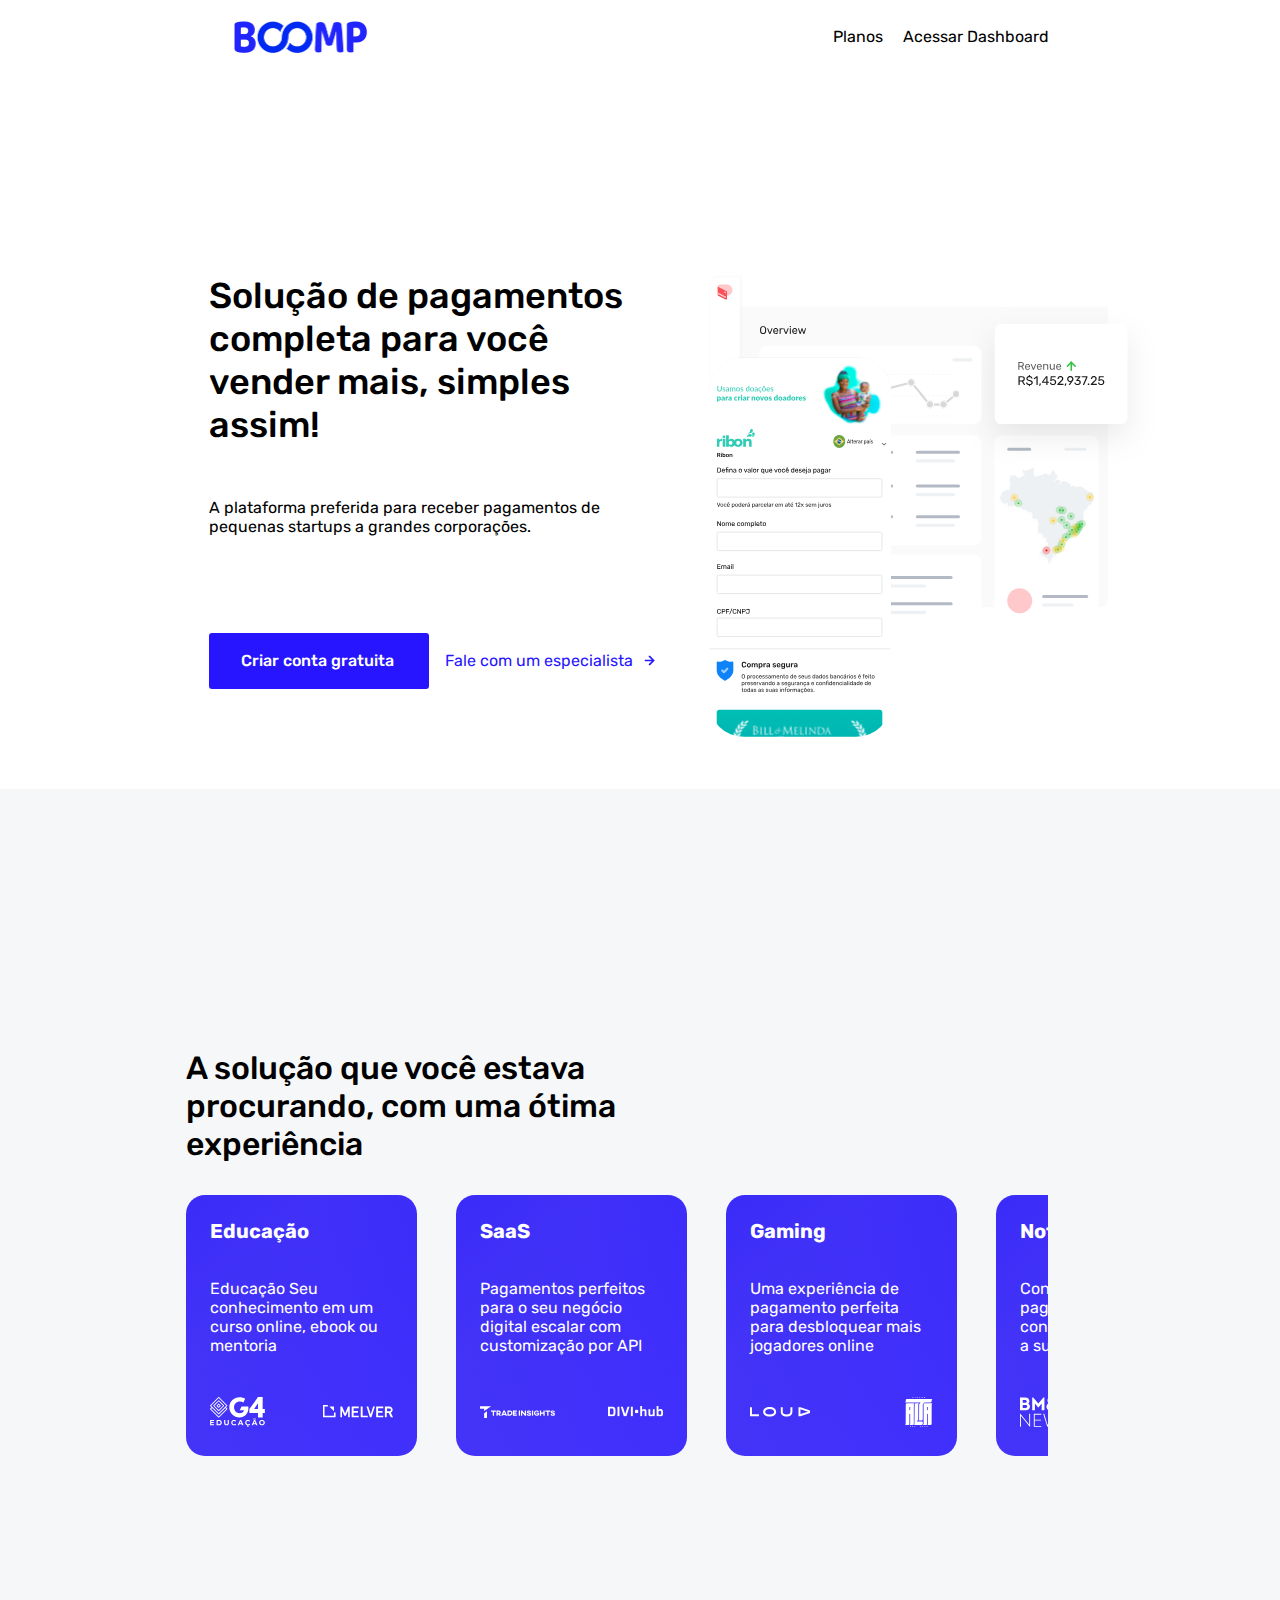
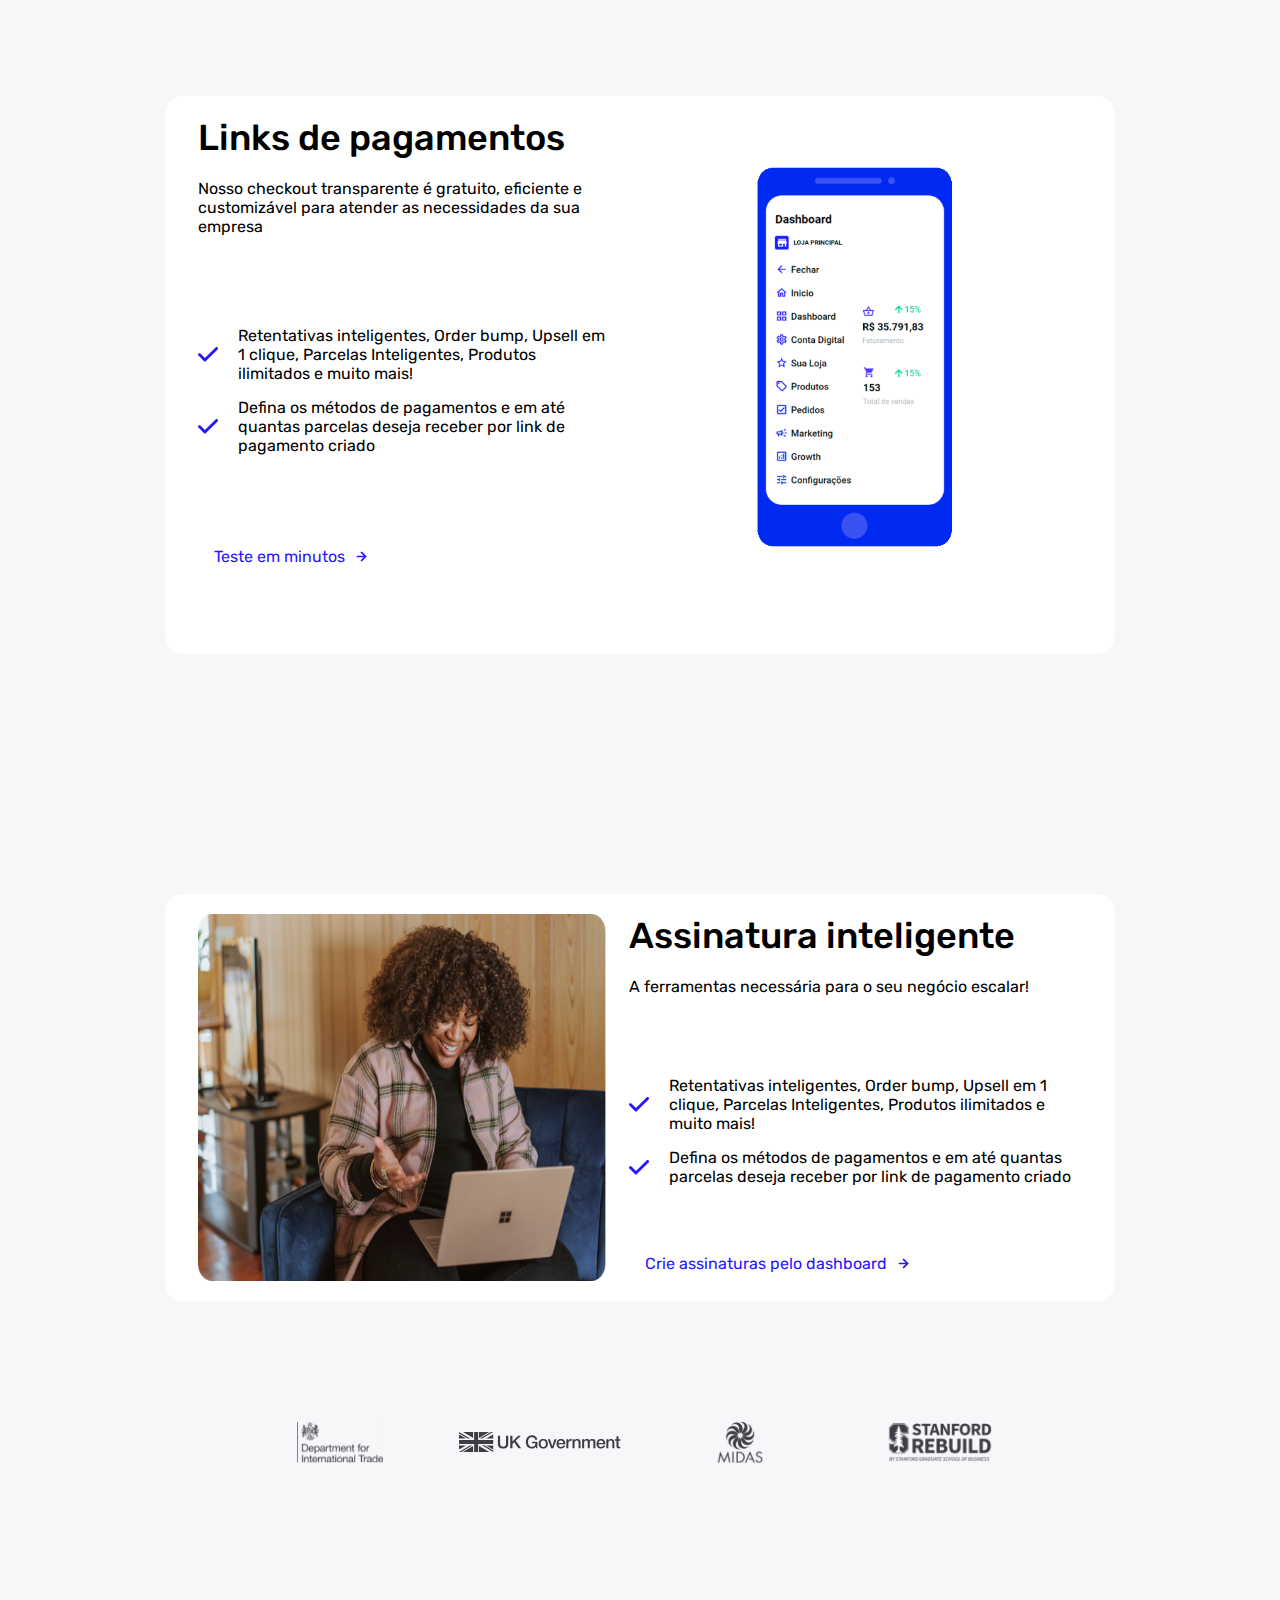
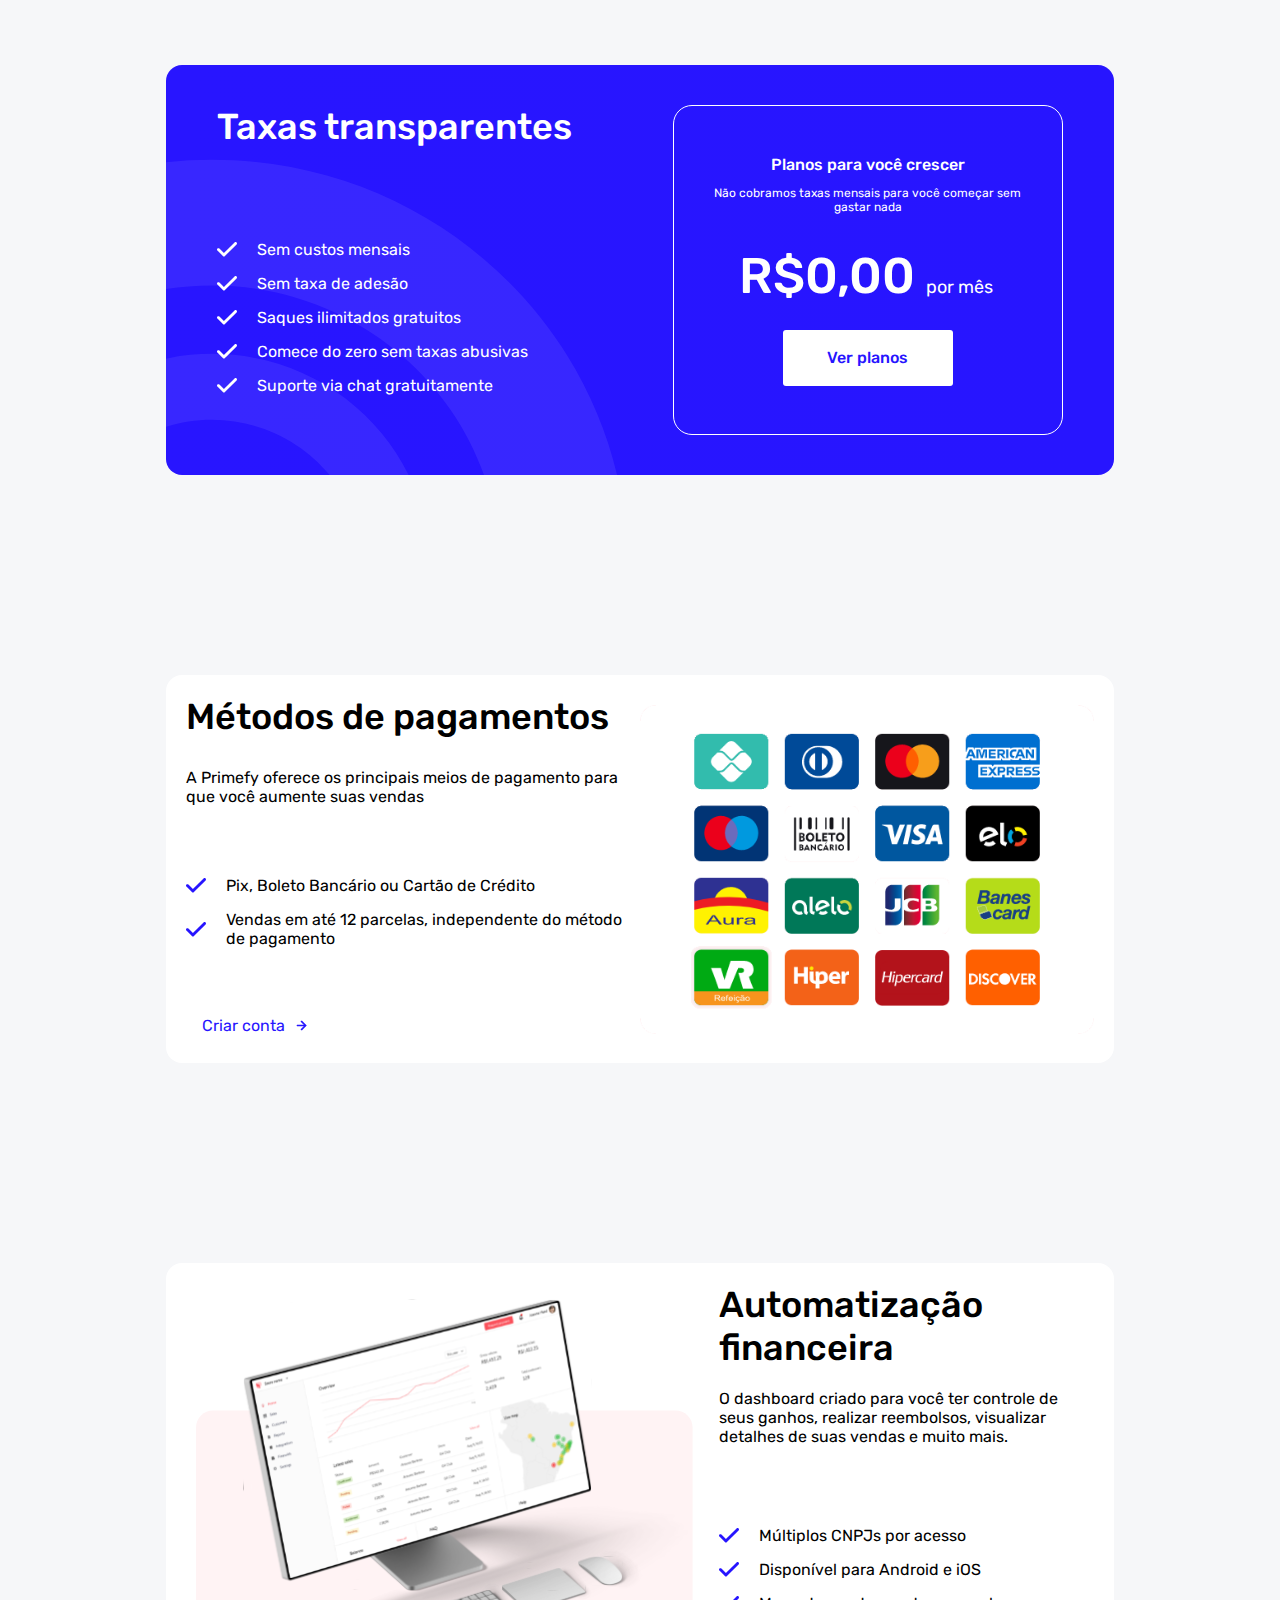
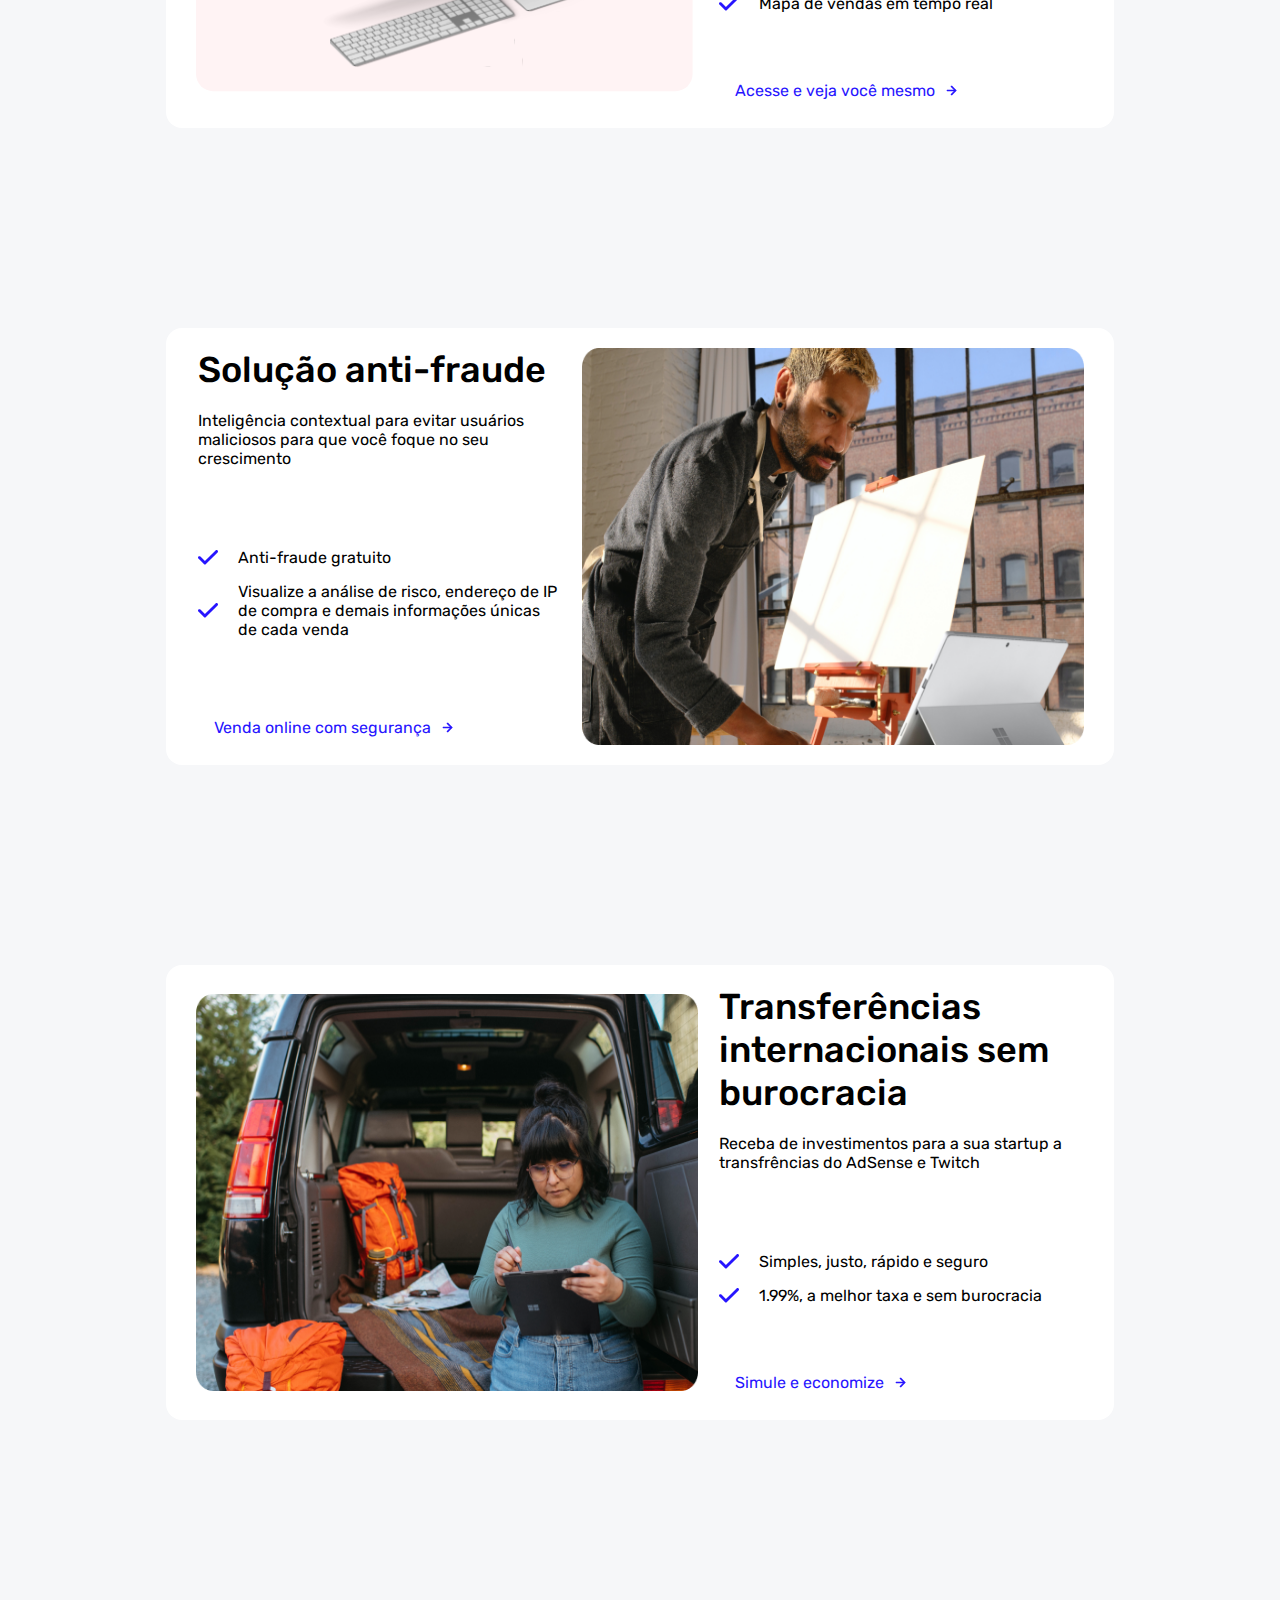
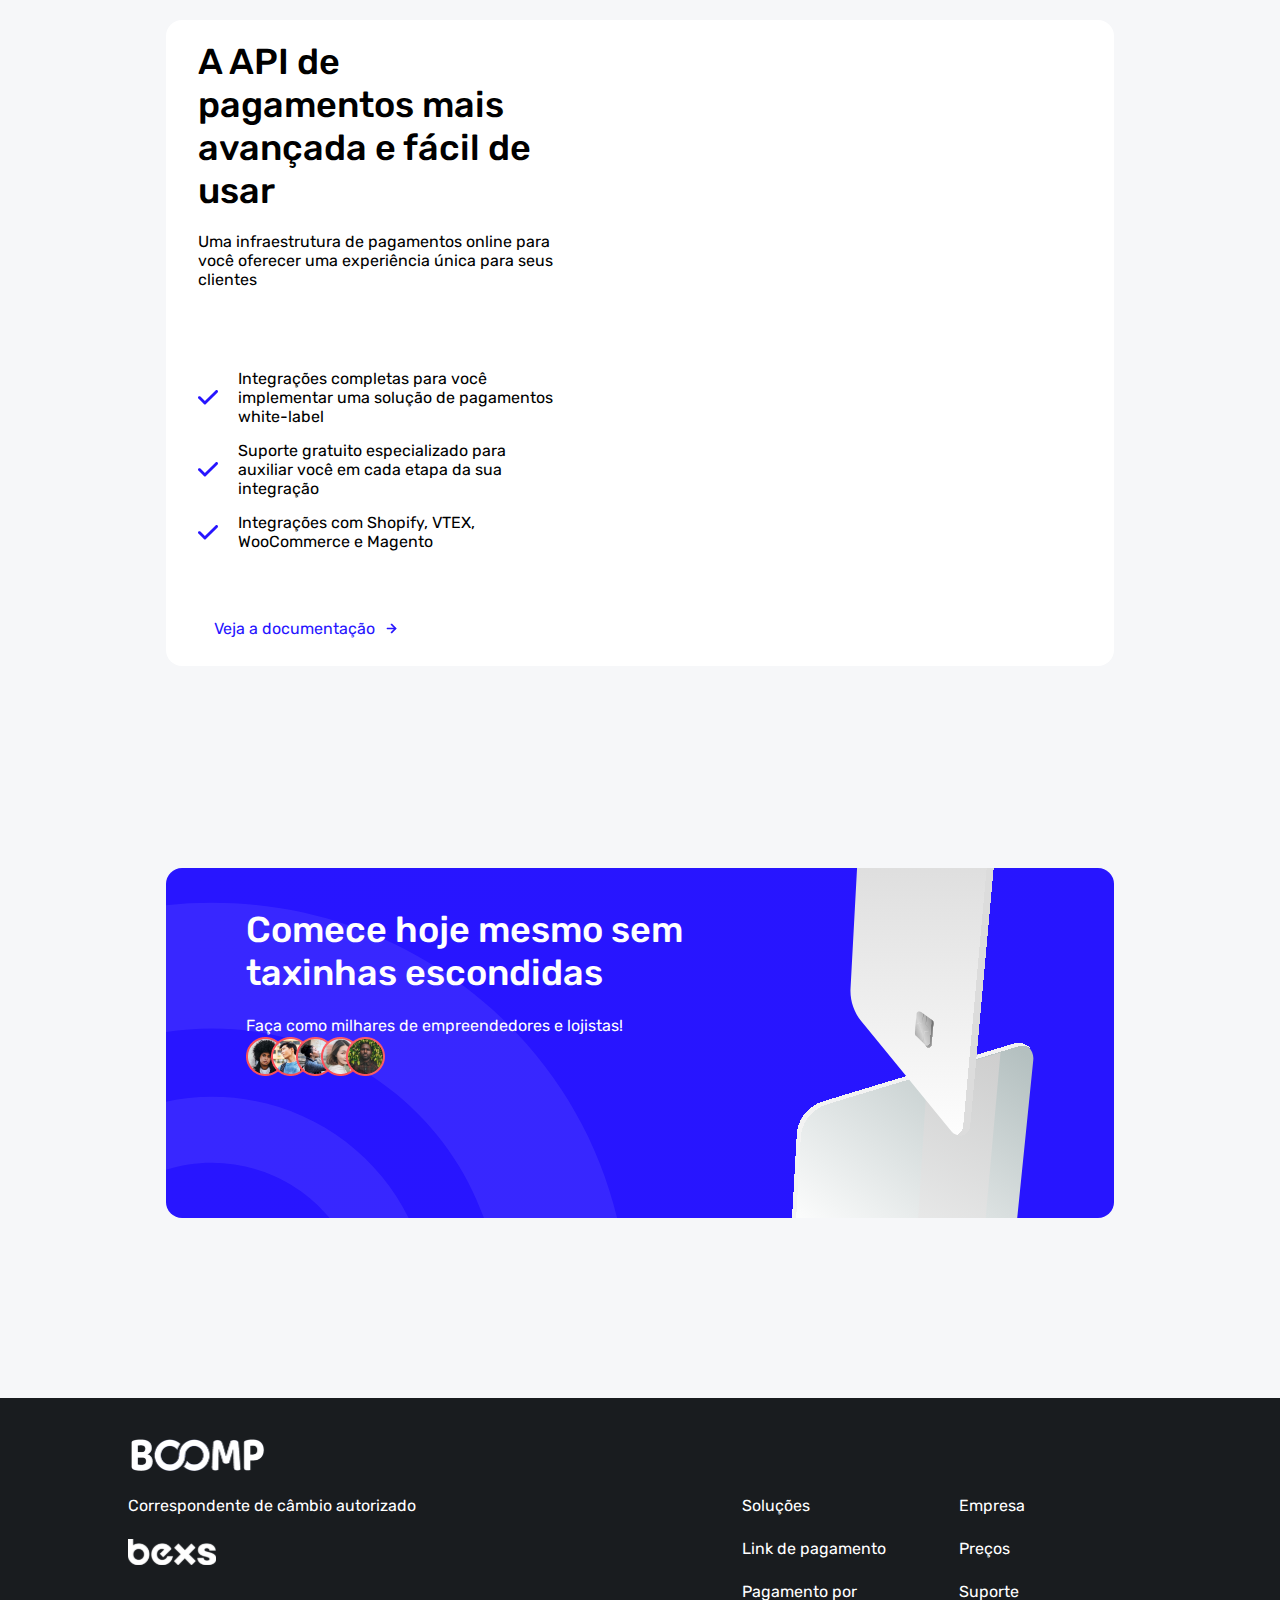
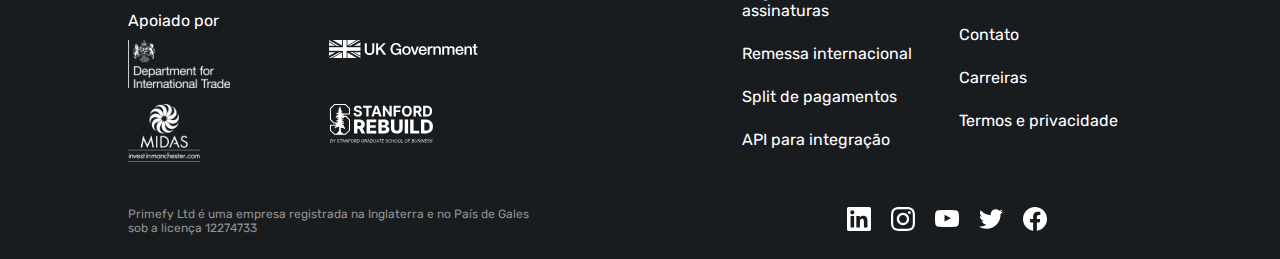
==== index.html @ 6596d1cd "update" ====
<!DOCTYPE html>
<html lang="pt-br">
  <head>
    <meta charset="UTF-8" />
    <meta http-equiv="X-UA-Compatible" content="IE=edge" />
    <meta name="viewport" content="width=device-width, initial-scale=1.0" />
    <title>Boomp</title>
    <link rel="preconnect" href="https://fonts.googleapis.com" />
    <link rel="preconnect" href="https://fonts.gstatic.com" crossorigin />
    <link
      href="https://fonts.googleapis.com/css2?family=Rubik:wght@300;400;500;700&display=swap"
      rel="stylesheet"
    />
    <link rel="stylesheet" href="./src/styles/reset.css" />
    <link rel="stylesheet" href="./src/styles/globalStyle.css" />
    <link rel="stylesheet" href="./src/styles/style.css" />
    <link rel="stylesheet" href="./src/styles/hamburguerButton.css" />
    <link rel="stylesheet" href="./src/styles/header.css" />
    <link rel="stylesheet" href="./src/styles/solution.css" />
    <link rel="stylesheet" href="./src/styles/footer.css" />
  </head>
  <body>
    <header>
      <img src="./src/assets/logo_extendido.png" alt="Logo BComp" />

      <div class="containerHeader">
        <ul>
          <li><a href="#">Planos</a></li>
          <li><a href="#">Acessar Dashboard</a></li>
        </ul>

        <button id="hamburger-button" class="hamburger--button mobileHeader">
          <div class="bar1"></div>
          <div class="bar2"></div>
          <div class="bar3"></div>
        </button>
      </div>

      <div class="containerHeader__mobile mobileHeader">
        <ul id="menu" class="hiddenMenu">
          <li><a href="#">Planos</a></li>
          <li><a href="#">Acessar Dashboard</a></li>
        </ul>
      </div>
    </header>
    <div class="pageWapper">
      <div class="containerPaymentSolution">
        <div class="containerGeneric">
          <div class="containerGenericInfo">
            <div class="containerGenericTitle">
              <h2>
                Solução de pagamentos completa para você vender mais, simples
                assim!
              </h2>
              <p>
                A plataforma preferida para receber pagamentos de pequenas
                startups a grandes corporações.
              </p>
            </div>

            <div class="containerButton">
              <button class="buttonGeneric">Criar conta gratuita</button>
              <button class="buttonGeneric__nobg">
                Fale com um especialista
                <img
                  src="./src/assets/svg/arrow-main-color.svg"
                  alt="seta para direita"
                />
              </button>
            </div>
          </div>

          <div class="containerImage">
            <img src="./src/assets/svg/checkout.svg" alt="checkout" />

            <img src="./src/assets/svg/dashboard.svg" alt="dashbord" />
          </div>
        </div>

       
      </div>

      <div class="containerGeneric containerSolution">
        <div class="containerGenericTitle">
          <h2>
            A solução que você estava procurando, com uma ótima experiência
          </h2>
        </div>

        <div id="solutionlist" class="containerSolutionList"></div>
      </div>

      <div class="containerGeneric containerPaymentLinks">
        <div class="containerGenericInfo">
          <div class="containerGenericTitle">
            <h2>Links de pagamentos</h2>
            <p>
              Nosso checkout transparente é gratuito, eficiente e customizável
              para atender as necessidades da sua empresa
            </p>

            <ul>
              <li>
                <img src="./src/assets/global/check-icon.svg" alt="valid" />
                Retentativas inteligentes, Order bump, Upsell em 1 clique,
                Parcelas Inteligentes, Produtos ilimitados e muito mais!
              </li>
              <li>
                <img src="./src/assets/global/check-icon.svg" alt="valid" />
                Defina os métodos de pagamentos e em até quantas parcelas deseja
                receber por link de pagamento criado
              </li>
            </ul>
          </div>

          <button class="buttonGeneric__nobg">
            Teste em minutos
            <img
              src="./src/assets/svg/arrow-main-color.svg"
              alt="seta para direita"
            />
          </button>
        </div>

        <div class="containerPaymentLinksImage">
          <img src="./src/assets/home/iphone.png" alt="iphone image" />
        </div>
      </div>

      <div class="containerGeneric containerSmartSignature">
        <img
          src="./src/assets/home/smart-subscription.png"
          alt="pessoa no noot"
        />
        <div class="containerGenericInfo">
          <div class="containerGenericTitle">
            <h2>Assinatura inteligente</h2>
            <p>A ferramentas necessária para o seu negócio escalar!</p>

            <ul>
              <li>
                <img src="./src/assets/global/check-icon.svg" alt="valid" />
                Retentativas inteligentes, Order bump, Upsell em 1 clique,
                Parcelas Inteligentes, Produtos ilimitados e muito mais!
              </li>
              <li>
                <img src="./src/assets/global/check-icon.svg" alt="valid" />
                Defina os métodos de pagamentos e em até quantas parcelas deseja
                receber por link de pagamento criado
              </li>
            </ul>
          </div>

          <button class="buttonGeneric__nobg">
            Crie assinaturas pelo dashboard
            <img
              src="./src/assets/svg/arrow-main-color.svg"
              alt="seta para direita"
            />
          </button>
        </div>
      </div>

      <div class="containerSponsors">
        <div class="item">
          <img src="./src/assets/home/logo-dit-uk.svg" alt="Department" />
        </div>
        <div class="item">
          <img src="./src/assets/home/ukgovernment.svg" alt="Uk Gorvernment" />
        </div>
        <div class="item">
          <img src="./src/assets/home/logo-midas.svg" alt="Midas" />
        </div>
        <div class="item">
          <img src="./src/assets/home/logo-stanfordrebuild.png" alt="start " />
        </div>
      </div>

      <div class="containerGeneric containerPlans">
        <img src="./src/assets/home/circles.svg" alt="cinrculo">
        <div class="containerGenericInfo">
          <div class="containerGenericTitle">
            <h2>Taxas transparentes</h2>

            <ul>
              <li>
                <img
                  src="./src/assets/global/check-icon-white.svg"
                  alt="icone de valido"
                />
                Sem custos mensais
              </li>
              <li>
                <img
                  src="./src/assets/global/check-icon-white.svg"
                  alt="icone de valido"
                />
                Sem taxa de adesão
              </li>
              <li>
                <img
                  src="./src/assets/global/check-icon-white.svg"
                  alt="icone de valido"
                />
                Saques ilimitados gratuitos
              </li>
              <li>
                <img
                  src="./src/assets/global/check-icon-white.svg"
                  alt="icone de valido"
                />
                Comece do zero sem taxas abusivas
              </li>
              <li>
                <img
                  src="./src/assets/global/check-icon-white.svg"
                  alt="icone de valido"
                />
                Suporte via chat gratuitamente
              </li>
            </ul>
          </div>
        </div>

        <div class="containerPlans__plan">
          <div class="containerPlans__title">
            <h3>Planos para você crescer</h2>
            <p>Não cobramos taxas mensais para você começar sem gastar nada</p>
          </div>

          <h2>R$0,00 <span>por mês</span></h2>

          <button class="buttonGeneric">Ver planos</button>
        </div>
      </div>

      <div class="containerGeneric containerPaymentMethods">
        <div class="containerGenericInfo">
          <div class="containerGenericTitle">
            <h2>Métodos de pagamentos</h2>
            <p>A Primefy oferece os principais meios de pagamento para que você aumente suas vendas</p>

            <ul>
              <li><img src="./src/assets/global/check-icon.svg" alt="check"> Pix, Boleto Bancário ou Cartão de Crédito</li>
              <li><img src="./src/assets/global/check-icon.svg" alt="check"> Vendas em até 12 parcelas, independente do método de pagamento</li>
            </ul>
          </div>

          <button class="buttonGeneric__nobg">Criar conta  <img
            src="./src/assets/svg/arrow-main-color.svg"
            alt="seta para direita"
          /></button>
        </div>

        <div class="containerPaymentMethods__image">
          <img src="./src/assets/home/payment-methods.png" alt="metodos de pagamento">
        </div>
      </div>

      <div class="containerGeneric containerFinancialAutomation">
        <div class="containerGenericImage">
          <img src="./src/assets/home/automatic-financial.svg" alt="">
        </div>

        <div class="containerGenericInfo containerGenericInfoWidth40">
          <div class="containerGenericTitle containerTitleNoMargin">
            <h2>Automatização financeira</h2>
            <p>O dashboard criado para você ter controle de seus ganhos, realizar reembolsos, visualizar detalhes de suas vendas e muito mais.</p>

            <ul>
              <li><img src="./src/assets/global/check-icon.svg" alt="check"> Múltiplos CNPJs por acesso</li>
              <li><img src="./src/assets/global/check-icon.svg" alt="check"> Disponível para Android e iOS</li>
              <li><img src="./src/assets/global/check-icon.svg" alt="check"> Mapa de vendas em tempo real</li>
            </ul>
          </div>

          <button class="buttonGeneric__nobg">Acesse e veja você mesmo <img
            src="./src/assets/svg/arrow-main-color.svg"
            alt="seta para direita"
          /></button>
        </div>
      </div>

      <div  class="containerGeneric containerAntifraudSolution" >
        <div class="containerGenericInfo containerGenericInfoWidth40">
          <div class="containerGenericTitle containerTitleNoMargin">
            <h2>Solução anti-fraude</h2>
            <p>Inteligência contextual para evitar usuários maliciosos para que você foque no seu crescimento</p>

            <ul>
              <li><img src="./src/assets/global/check-icon.svg" alt="check"> Anti-fraude gratuito</li>
              <li><img src="./src/assets/global/check-icon.svg" alt="check">Visualize a análise de risco, endereço de IP de compra e demais informações únicas de cada venda</li>
            </ul>
          </div>

          <button class="buttonGeneric__nobg">Venda online com segurança <img
            src="./src/assets/svg/arrow-main-color.svg"
            alt="seta para direita"
          /></button>
        </div>

        <div class="containerGenericImage">
          <img src="./src/assets/home/anti-fraud.png" alt="pessoa">
        </div>
      </div>

      <div class="containerGeneric">
        <div class="containerGenericImage">
          <img src="./src/assets/home/international-transfer.png" alt="">
        </div>

        <div class="containerGenericInfo containerGenericInfoWidth40">
          <div class="containerGenericTitle containerTitleNoMargin">
            <h2>Transferências internacionais sem burocracia</h2>
            <p>Receba de investimentos para a sua startup a transfrências do AdSense e Twitch</p>

            <ul>
              <li><img src="./src/assets/global/check-icon.svg" alt="check"> Simples, justo, rápido e seguro</li>
              <li><img src="./src/assets/global/check-icon.svg" alt="check"> 1.99%, a melhor taxa e sem burocracia</li>
            </ul>
          </div>

          <button class="buttonGeneric__nobg">Simule e economize <img
            src="./src/assets/svg/arrow-main-color.svg"
            alt="seta para direita"
          /></button>
        </div>
      </div>

      <div class="containerGeneric">
        <div class="containerGenericInfo containerGenericInfoWidth40">
          <div class="containerGenericTitle containerTitleNoMargin">
            <h2>A API de pagamentos mais avançada e fácil de usar</h2>
            <p>Uma infraestrutura de pagamentos online para você oferecer uma experiência única para seus clientes</p>

            <ul>
              <li><img src="./src/assets/global/check-icon.svg" alt="check"> Integrações completas para você implementar uma solução de pagamentos white-label</li>
              <li><img src="./src/assets/global/check-icon.svg" alt="check"> Suporte gratuito especializado para auxiliar você em cada etapa da sua integração</li>
              <li><img src="./src/assets/global/check-icon.svg" alt="check"> Integrações com Shopify, VTEX, WooCommerce e Magento</li>
            </ul>
          </div>

          <button class="buttonGeneric__nobg">Veja a documentação <img
            src="./src/assets/svg/arrow-main-color.svg"
            alt="seta para direita"
          /></button>
        </div>

        <div class="containerGenericImage">
          <img src="./src/assets/home/api-integration.svg" alt="">
        </div>

       
      </div>

      <div class="containerGeneric containerPlans containerGetStartedToday">
        <img src="./src/assets/home/circles.svg" alt="cinrculo">
        <div class="containerGenericInfo">
          <div class="containerGenericTitle containerTitleNoMargin">
            <h2>Comece hoje mesmo sem taxinhas escondidas</h2>
            <p>Faça como milhares de empreendedores e lojistas!</p>
            <img src="./src/assets/home/users.png" alt="users">
          </div>
        </div>

        <img src="./src/assets/home/cards.svg" alt="card" class="card">
      </div>
    </div>

    <footer>
      <div class="containerFooter">
        <div class="logo">
          <img src="./src/assets/footer/logo-extendida-branco.png" alt="logo">
        </div>

        <div class="info">
          <div class="info_item1">
            <div class="info_item1__title">
              <p>Correspondente de câmbio autorizado</p>
              <img src="./src/assets/footer/white-bexs-logo.svg" alt="bexs">
            </div>

            <div class="info_item1__list">
              <p>Apoiado por</p>

              <div class="info_item1__list__itens">
                <img src="./src/assets/footer/white-dit-logo.svg" alt="logo">
                <img src="./src/assets/footer/ukgovernment-white.svg" alt="logo">
                <img src="./src/assets/footer/white-midas-logo.svg" alt="logo">
                <img src="./src/assets/footer/white-stanfordrebuild-logo.svg" alt="logo">
              </div>
            </div>
          </div>

          <div class="info_item2">
            <ul>
              <li><a href="#">Soluções</a></li>
              <li><a href="#">Link de pagamento</a></li>
              <li><a href="#">Pagamento por assinaturas</a></li>
              <li><a href="#">Remessa internacional</a></li>
              <li><a href="#">Split de pagamentos</a></li>
              <li><a href="#">API para integração</a></li>
            </ul>
            <ul>
              <li><a href="#">Empresa</a></li>
              <li><a href="#">Preços</a></li>
              <li><a href="#">Suporte</a></li>
              <li><a href="#">Contato</a></li>
              <li><a href="#">Carreiras</a></li>
              <li><a href="#">Termos e privacidade</a></li>
            </ul>
          </div>
        </div>

        <div class="footer">
          <div class="footer__title">
            <span>Primefy Ltd é uma empresa registrada na Inglaterra e no País de Gales sob a licença 12274733</span>
          </div>
          <ul class="footer__list">
            <li><img src="./src/assets/footer/linkedin.svg" alt="likding"></li>
            <li><img src="./src/assets/footer/instagram.svg" alt="insta"></li>
            <li><img src="./src/assets/footer/youtube.svg" alt="youtube"></li>
            <li><img src="./src/assets/footer/twitter.svg" alt="twitter"></li>
            <li><img src="./src/assets/footer/facebook.svg" alt="facebook"></li>
          </ul>
        </div>
      </div>
    </footer>

    <script type="module" src="./src/scripts/script.js"></script>
  </body>
</html>
---- src/styles/globalStyle.css ----
:root{
    --primary--color: #2715FF;
    --secondary--color: white;
    --grey-1: #f6f7f9;
    --grey-2: #fff3f4;
    --grey-3: #929292;
    --black-1: #000;
    --black-2: #191c1f;
}

body{
    font-family: Rubik, sans-serif;
    background-color: #F6F7F9;
    overflow-x: hidden;
    width: 100vw;
    height: max-content;
}

body::-webkit-scrollbar{
    width: 10px;
}

body::-webkit-scrollbar-thumb{
    background: var(--primary--color);
    border-radius: 20px;
}

body::-webkit-scrollbar-track{
    background: rgb(255, 255, 255);
}
---- src/styles/style.css ----
.pageWapper {
  width: 100vw;
  height: max-content;
  display: flex;
  align-items: center;
  justify-content: center;
  flex-direction: column;
  gap: 120px;
  height: 100%;
}

/* coponents generics */

.containerGeneric {
  display: flex;
  width: 74%;
  height: max-content;
  margin-top: 80px;
  justify-content: space-around;
  background-color: var(--secondary--color);
  border-radius: 1rem;
  position: relative;
  padding: 20px;
}

.containerGenericInfo {
  display: flex;
  width: 50%;
  flex-direction: column;
  justify-content: space-between;
  gap: 20px;
}

.containerGenericTitle > ul {
  display: flex;
  gap: 15px;
  flex-direction: column;
  -webkit-box-pack: justify;
  justify-content: space-between;
  margin-bottom: 40px;
  margin-top: 40px;
}

.containerGenericTitle > ul > li {
  display: flex;
  align-items: center;
  gap: 20px;
  height: max-content;
  margin: 0px;
}

.containerGenericTitle {
  display: flex;
  align-items: flex-start;
  flex-direction: column;
  gap: 20px;
  justify-content: center;
}

.containerGenericTitle > h2 {
  font-weight: 500;
  font-size: 36px;
  margin-bottom: 32px;
}

.containerGenericTitle > p {
  font-weight: 400;
  font-size: 16px;
  margin-bottom: 77px;
}

.containerGenericInfoWidth40 {
  width: 40%;
}

.containerTitleNoMargin > h2 {
  margin-bottom: 0px;
}

.containerTitleNoMargin > p {
  margin-bottom: 20px;
}

.buttonGeneric {
  padding: 16px 32px;
  height: 56px;
  background-color: var(--primary--color);
  border-radius: 3px;
  color: rgb(255, 255, 255);
  font-weight: 500;
  font-size: 16px;
  cursor: pointer;
  min-width: 220px;
}

.buttonGeneric__nobg {
  padding: 8px 16px;
  background: transparent;
  color: var(--primary--color);
  font-weight: 400;
  font-size: 16px;
  display: flex;
  align-items: center;
  gap: 10px;
  cursor: pointer;
  min-width: 250px;
}

.buttonGeneric:hover {
  filter: brightness(0.8);
}

.buttonGeneric__nobg:hover {
  filter: brightness(0.5);
}

.containerGenericImage {
  display: flex;
  align-items: center;
  justify-content: center;
  width: 55%;
}

.containerGenericImage > img {
  min-width: 502px;
  min-height: 397px;
}

@media (max-width: 1250px) {
  .containerGenericImage > img {
    min-width: 452px;
    min-height: 397px;
  }

  .containerGenericInfoWidth40 > .containerGenericTitle > h2 {
    font-size: 24px;
    font-family: Rubik, sans-serif;
    font-weight: 500;
  }
}

@media (max-width: 1024px) {
  .containerGenericInfo {
    width: 100%;
  }

  .containerGeneric {
    flex-direction: column;
    align-items: center;
    gap: 20px;
  }

  .containerGenericImage {
    width: 100%;
  }

  .containerGenericImage > img {
    min-width: 100%;
    min-height: auto;
  }
}

@media (max-width: 600px) {
  .containerGeneric {
    width: 90%;
  }

  .containerGenericTitle > h2 {
    font-size: 30px;
  }

  .containerGenericInfo {
    width: 99%;
  }
}

/* Container Payment Solution */
.pageWapper > .containerPaymentSolution {
  width: 100%;
  margin-top: 0px;
  border-radius: 0px;
  display: flex;
  align-items: center;
  justify-content: center;
  flex-direction: column;
  background-color: var(--secondary--color);
  padding-bottom: 80px;
}

.containerButton {
  width: 90%;
  display: flex;
  align-items: center;
  justify-content: space-between;
}

.containerImage {
  width: 40%;
  position: relative;
}

.containerImage > img:first-child {
  border-radius: 35px;
  box-shadow: rgb(0 0 0 / 7%) 0px 20px 19px inset;
  position: absolute;
  top: 20%;
  left: 1px;
  height: 380px;
  z-index: 1;
}

.containerImage > img:nth-child(2) {
  min-width: 450px;
}

@media (max-width: 1250px) {
  .containerImage > img:first-child {
    top: 0%;
    position: relative;
    left: 30%;
    min-height: 380px;
    min-width: 190px;
  }

  .containerImage > img:nth-child(2) {
    display: none;
  }
}

@media (max-width: 1024px) {
  .containerImage {
    display: none;
  }

  .pageWapper > .containerPaymentSolution > .containerGenericInfo {
    width: 80%;
  }

  .containerButton {
    flex-direction: column;
    gap: 20px;
  }
}

/* container Sponsorships */

.containerSponsorships {
  width: 870px;
  height: 128px;
  display: grid;
  grid-template-columns: repeat(6, 1fr);
  align-items: center;
  background-color: #92929221;
  border: 1px solid #9292923a;
  border-radius: 19px;
  margin-top: 80px;
}

.containerSponsorships > .item {
  display: flex;
  align-items: center;
  justify-content: center;
}

@media (max-width: 950px) {
  .containerSponsorships {
    width: 80%;
  }
}

@media (max-width: 768px) {
  .containerSponsorships {
    width: 40%;
    height: max-content;
    min-width: 280px;
    grid-template-columns: repeat(2, 4fr);
  }
}

/* container Payment Links */
.containerPaymentLinks {
  margin-top: 80px;
  padding-bottom: 80px;
}

.containerPaymentLinks > .containerGenericInfo {
  width: 45%;
}

.containerPaymentLinks > .containerGenericInfo > .containerGenericTitle > h2 {
  margin-bottom: 0px;
}

.containerPaymentLinks > .containerGenericInfo > .containerGenericTitle > p {
  margin-bottom: 30px;
}

.containerPaymentLinks > .containerGenericInfo > ul {
  display: flex;
  gap: 40px;
  flex-direction: column;
  -webkit-box-pack: justify;
  justify-content: space-between;
  margin-bottom: 40px;
}

.containerPaymentLinks > .containerGenericInfo > ul > li {
  display: flex;
  align-items: center;
  gap: 20px;
  height: max-content;
}

.containerPaymentLinksImage {
  width: 50%;
  border-radius: 19px;
  display: flex;
  gap: 20px;
  flex-direction: column;
  align-items: center;
  justify-content: center;
  min-height: 400px;
  margin-top: 24px;
  padding: 27px 38px;
  min-width: 240px;
}

.containerPaymentLinksImage > img {
  max-width: 200px;
  background-color: transparent;
}

.containerPaymentList {
  width: 100%;
  display: flex;
  -webkit-box-pack: justify;
  justify-content: space-between;
}

.containerPaymentList__itens {
  display: flex;
  width: calc(50%- 40px);
  gap: 40px;
  flex-wrap: wrap;
  align-items: center;
  justify-content: center;
}

.containerPaymentList > .containerPaymentList__itens > .item {
  background-color: rgba(120, 191, 57, 0.3);
  padding: 5px 14px;
  border-radius: 2px;
  margin-bottom: 15px;
  text-align: center;
  color: rgb(46, 92, 14);
  font-size: 12px;
  font-family: Rubik, sans-serif;
  font-weight: 400;
  min-width: 94px;
  width: calc(80% / 4);
}

@media (max-width: 1024px) {
  .containerPaymentLinks {
    flex-direction: column;
  }

  .containerPaymentLinksImage {
    width: 100%;
  }

  .containerPaymentLinks > .containerGenericInfo {
    width: 100%;
  }
}

/* container Payment Links */
.containerSmartSignature {
  margin-top: 120px;
}

.containerSmartSignature > img {
  width: 45%;
  height: auto;
}

.containerSmartSignature > .containerGenericInfo > .containerGenericTitle > h2 {
  margin-bottom: 0px;
}

.containerSmartSignature > .containerGenericInfo > .containerGenericTitle > p {
  margin-bottom: 20px;
}

@media (max-width: 1024px) {
  .containerSmartSignature {
    gap: 40px;
  }

  .containerSmartSignature > img {
    width: auto;
  }
}

/* container Sponsors */

.containerSponsors {
  width: 760px;
  display: flex;
  gap: 40px;
  justify-content: center;
  flex-wrap: wrap;
}

.containerSponsors > .item {
  width: 160px;
  height: 42px;
  display: flex;
  align-items: center;
  justify-content: center;
}

.containerSponsors > .item > img {
  max-height: 41px;
  max-width: 162px;
}

@media (max-width: 768px) {
  .containerSponsors {
    width: 400px;
    justify-content: space-between;
  }
}

@media (max-width: 468px) {
  .containerSponsors {
    width: 95%;
  }

  .containerSponsors > .item {
    width: 130px;
  }

  .containerSponsors > .item > img {
    max-width: 130px;
  }
}

/* container plans */

.containerPlans {
  background: linear-gradient(98.81deg, #2815ff 0%, var(--primary--color) 100%);
  padding: 40px;
  margin-top: 82px;
  position: relative;
}

.containerPlans > img {
  position: absolute;
  bottom: 0;
  left: 0;
}

.containerPlans > .containerGenericInfo > .containerGenericTitle {
  color: white;
}

.containerPlans__plan {
  width: 45%;
  padding: 42px 30px;
  text-align: center;
  color: white;
  display: flex;
  flex-direction: column;
  justify-content: space-around;
  align-items: center;
  border: 1px solid rgb(255, 255, 255);
  border-radius: 19px;
  gap: 20px;
}

.containerPlans__title > h3 {
  font-size: 16px;
  font-weight: 500;
  margin-bottom: 12px;
}

.containerPlans__title > p {
  font-family: Rubik, sans-serif;
  font-size: 12px;
  font-weight: 400;
}

.containerPlans__plan > h2 {
  font-weight: 500;
  font-size: 50px;
  margin-right: 4px;
  line-height: 20px;
  margin-top: 20px;
}

.containerPlans__plan > h2 > span {
  font-size: 18px;
  font-weight: 400;
  margin-bottom: 10px;
}

.containerPlans__plan > .buttonGeneric {
  background-color: var(--secondary--color);
  color: var(--primary--color);
  text-align: center;
  padding: 16px 32px;
  height: 56px;
  width: auto;
  min-width: 170px;
}

@media (max-width: 1024px) {
  .containerPlans__plan {
    width: 100%;
  }
}

/* container Payment Methods */
.containerPaymentMethods {
  margin-top: 80px;
}

.containerPaymentMethods > .containerGenericInfo > .containerGenericTitle > h2 {
  margin-bottom: 10px;
}

.containerPaymentMethods > .containerGenericInfo > .containerGenericTitle > p {
  margin-bottom: 10px;
}

.containerPaymentMethods__image {
  width: 50%;
  display: flex;
  align-items: center;
  justify-content: center;
}

.containerPaymentMethods__image > img {
  min-width: 450px;
}

@media (max-width: 1024px) {
  .containerPaymentMethods__image {
    display: flex;
    align-items: center;
    justify-content: center;
    width: 100%;
  }

  .containerPaymentMethods__image > img {
    min-width: 80%;
  }
}

/* Container Financial Automation */

.containerFinancialAutomation > .containerFinancialAutomation__Image {
  display: flex;
  align-items: center;
  justify-content: center;
  width: 55%;
}

.containerFinancialAutomation .containerFinancialAutomation__Image > img {
  min-width: 502px;
  min-height: 397px;
}

@media (max-width: 1250px) {
  .containerFinancialAutomation .containerFinancialAutomation__Image > img {
    min-width: 452px;
    min-height: 397px;
  }
}

@media (max-width: 1024px) {
  .containerFinancialAutomation > .containerFinancialAutomation__Image {
    width: 100%;
  }

  .containerFinancialAutomation .containerFinancialAutomation__Image > img {
    min-width: 100%;
    min-height: auto;
  }

  .containerFinancialAutomation .containerGenericInfo {
    width: 100%;
  }
}

/* container study case*/

.containerCaseStudy > .containerGenericInfo > .buttonGeneric {
  width: 40%;
  min-width: 240px;
  text-align: center;
}

/* container Get Started Today */
.pageWapper > .containerGetStartedToday {
  height: 350px;
  padding-left: 80px;
}

.pageWapper > .containerGetStartedToday > .containerGenericInfo {
  width: 100%;
}

.containerGetStartedToday > .containerGenericInfo > .containerGenericTitle  {
  gap: 2px;
  width: 60%;
}

.containerGetStartedToday > .containerGenericInfo > .containerGenericTitle > h2 {
  margin-bottom: 20px;
}

.containerGetStartedToday > .containerGenericInfo > .containerGenericTitle > p {
  margin-bottom: 0px;
  padding: 0px;
}

.containerGetStartedToday
  > .containerGenericInfo
  > .containerGenericTitle
  > img {
  margin-bottom: 0px;
  padding: 0px;
}

.containerGetStartedToday > .card {
  right: 80px;
  left: auto;
}

@media (max-width: 1024px) {
  .containerGetStartedToday > .card {
    display: none;
  }

  .containerGetStartedToday > .containerGenericInfo > .containerGenericTitle  {
    gap: 2px;
    width: 100%;
  }

  .pageWapper > .containerGetStartedToday > .containerGenericInfo {
    width: 80%;
  }
  

  .pageWapper > .containerGetStartedToday {
    height: 350px;
    padding: 0px;
    display: flex;
    align-items: center;
    justify-content: center;
  }
}
---- src/styles/hamburguerButton.css ----
.hamburger--button {
  width: 30px;
  height: 28px;
  display: flex;
  flex-direction: column;
  justify-content: space-between;
  cursor: pointer;
  position: relative;
  background-color: transparent;
  border: none;
}

.bar1,
.bar2,
.bar3 {
  width: 100%;
  height: 4px;
  background-color: black;
  border-radius: 10px;
  transition: all 0.3s ease;
}

.hamburger--button.active {
  align-items: center;
  padding-top: 10px;
  justify-content: center;
}

.hamburger--button.active .bar1 {
  transform: rotate(-45deg);
}

.hamburger--button.active .bar2 {
  opacity: 0;
}

.hamburger--button.active .bar3 {
  transform: rotate(45deg) translate(-5px, -6px);
}
---- src/styles/header.css ----
header {
    width: 100vw;
    padding-top: 20px;
    display: flex;
    align-items: center;
    justify-content: space-around;
    position: relative;
    background-color: white;
    padding-bottom: 120px;
}

header > img {
    width: 140px;
}

.mobileHeader{
    display: none;
}

.containerHeader > ul{
    display: flex;
    gap: 20px;
}

.containerHeader > ul > li > a:hover{
    color: var(--primary--color);
    transition: all .4s ease;
    font-size: 16px;
}

.containerHeader__mobile{
    display: none;
    position: absolute;
    top: 60px;

    align-items: center;
    justify-content: center;
    width: 100vw;
}


.containerHeader__mobile > ul {
    width: 100%;
    height: 100%;
    display: flex;
    flex-direction: column;
    padding-top: 20px;
    padding-bottom: 20px;
    background-color: white;
    gap: 30px;
    transition: all ease 0.6s;
    text-align: center;
}

.containerHeader__mobile > .hiddenMenu {
    transition: all ease 0.6s;
    opacity: 0;
}

.containerHeader__mobile > ul > li > a:hover{
    color: var(--primary--color);
    transition: all .4s ease;
}

@media (max-width: 1024px){
    .containerHeader > ul{
        display: none;
    }

    .containerHeader__mobile{
        display: flex;
    }

    .mobileHeader{
        display: flex;
    }
}

@media (max-width: 600px) {
    header > img {
        width: 140px;
    }
}
---- src/styles/solution.css ----
.containerSolution {
  display: flex;
  flex-direction: column;
  background-color: transparent;
  margin-top: 120px;
}

.containerSolution .containerGenericTitle {
  width: 100%;
  text-align: left;
}

.containerSolution .containerGenericTitle > h2 {
  width: 60%;
  font-family: Rubik;
  font-weight: 500;
  font-size: 32px;
}

.containerSolutionList {
  display: flex;
  align-items: center;
  gap: 15px;
  padding-bottom: 20px;
  max-width: 95%;
  overflow-x: auto;
}

.containerSolutionList::-webkit-scrollbar {
  width: 10px;
}

.containerSolutionList::-webkit-scrollbar-thumb {
  background: var(--primary--color);
  border-radius: 20px;
}

.containerSolutionList::-webkit-scrollbar-track {
  background: rgb(255, 255, 255);
}

.solutionItem {
  background: linear-gradient(
      126.6deg,
      rgba(200, 200, 200, 0.12) 28.69%,
      rgba(255, 255, 255, 0) 100%
    ),
    linear-gradient(321.93deg, #4130fc 0%, var(--primary--color) 100%);
  border-radius: 19px;
  color: rgb(255, 255, 255);
  padding: 24px;
  min-width: 231px;
  max-width: 231px;
  min-height: 261px;
  max-height: 261px;
  margin-right: 24px;
  display: flex;
  flex-direction: column;
  justify-content: space-between;
}

.solutionItem > h2 {
  font-size: 20px;
  font-weight: bold;
}

.solutioImages {
  display: flex;
  width: 100%;
  align-items: center;
  justify-content: space-between;
  height: 40px;
}

@media (max-width: 1024px) {
  .containerSolution .containerGenericTitle > h2 {
    width: 100%;
    font-size: 30px;
  }
}
---- src/styles/footer.css ----
footer {
  width: 100vw;
  background: var(--black-2);
  display: flex;
  align-items: center;
  justify-content: center;
  margin-top: 180px;
  padding-top: 40px;
  padding-bottom: 24px;
  color: var(--secondary--color);
}

.containerFooter {
  width: 80%;
  display: flex;
  flex-direction: column;
}

.containerFooter > .logo {
  width: 100%;
  display: flex;
  align-items: center;
  justify-content: space-between;
}

.containerFooter > .logo > img {
  width: 140px;
}

.containerFooter > .logo > p {
  color: var(--secundary--color);
  font-weight: 500;
}

.containerFooter > .info {
  display: grid;
  grid-template-columns: 1fr 1fr;
  gap: 20%;
  margin-top: 24px;
}

.containerFooter > .info > .info_item1 > .info_item1__title > img {
  margin-top: 24px;
}

.containerFooter > .info > .info_item1 > .info_item1__list {
  margin-top: 42px;
  display: flex;
  flex-direction: column;
  gap: 10px;
}

.containerFooter
  > .info
  > .info_item1
  > .info_item1__list
  > .info_item1__list__itens {
  display: grid;
  grid-template-columns: 1fr 1fr;
  max-width: 350px;
  gap: 15%;
}

.containerFooter > .info > .info_item2 {
  display: grid;
  grid-template-columns: 1fr 1fr;
  gap: 24px;
  align-self: end;
}

.containerFooter > .info > .info_item2 > ul > li {
  margin-bottom: 24px;
}

.containerFooter > .info > .info_item2 > ul > li > a {
  font-family: Rubik, sans-serif;
  font-size: 16px;
  font-weight: 400;
}

.containerFooter > .info > .info_item2 > ul > li > a:hover {
    filter: brightness(0.7);
}

.containerFooter > .footer {
  margin-top: 34px;
  display: flex;
  align-items: center;
  justify-content: space-between;
}

.containerFooter > .footer > .footer__title {
  display: flex;
  width: 40%;
  gap: 20px;
  flex-direction: column;
  color: rgb(146, 146, 146);
  font-family: Rubik, sans-serif;
  font-size: 12px;
  font-weight: 400;
}

.containerFooter > .footer > .footer__list {
  display: flex;
  width: 40%;
  align-items: center;
  justify-content: center;
  gap: 20px;
}

@media (max-width: 768px) {
  .containerFooter > .info {
    grid-template-columns: 1fr;
    gap: 10%;
    margin-bottom: 40px;
  }
  .containerFooter > .footer {
    flex-direction: column;
    gap: 20px;
  }

  .containerFooter > .footer > .footer__title {
    width: 100%;
    text-align: center;
  }

  .containerFooter > .footer > .footer__list {
    width: 100%;
  }
}
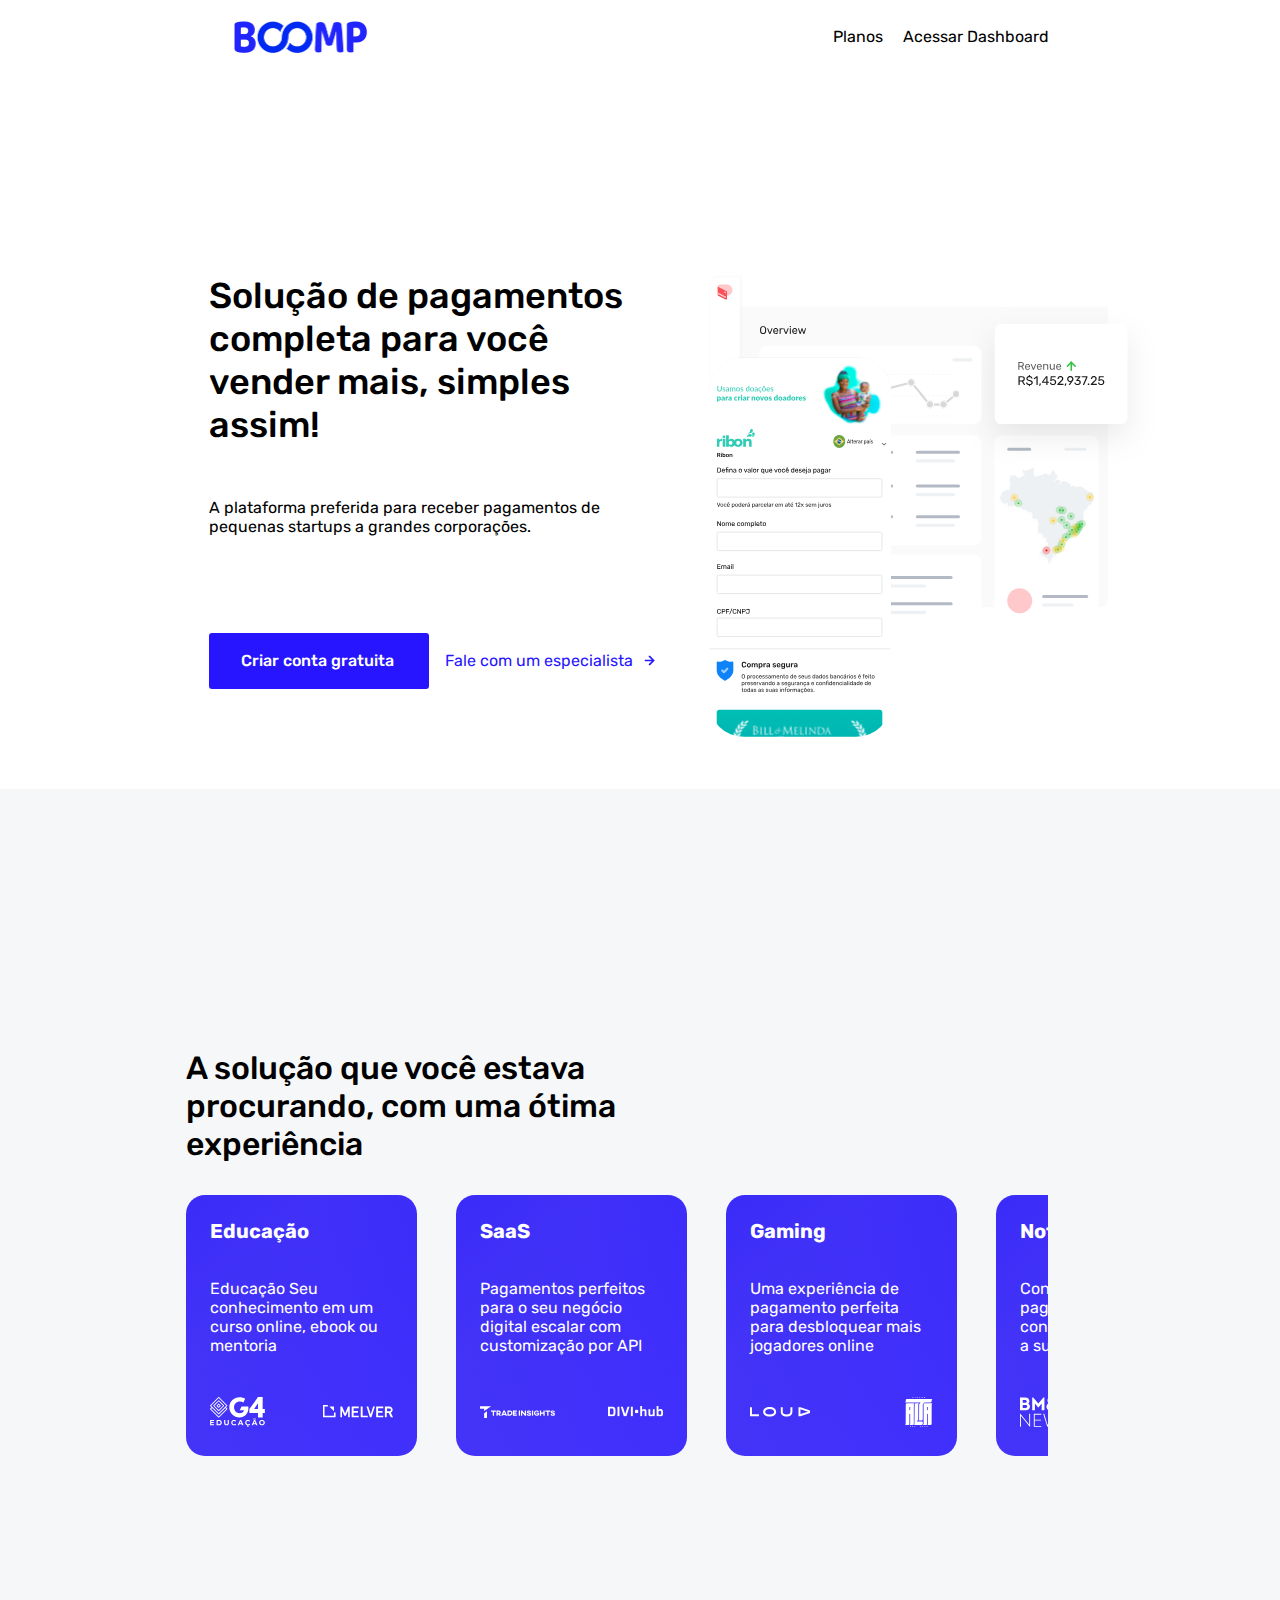
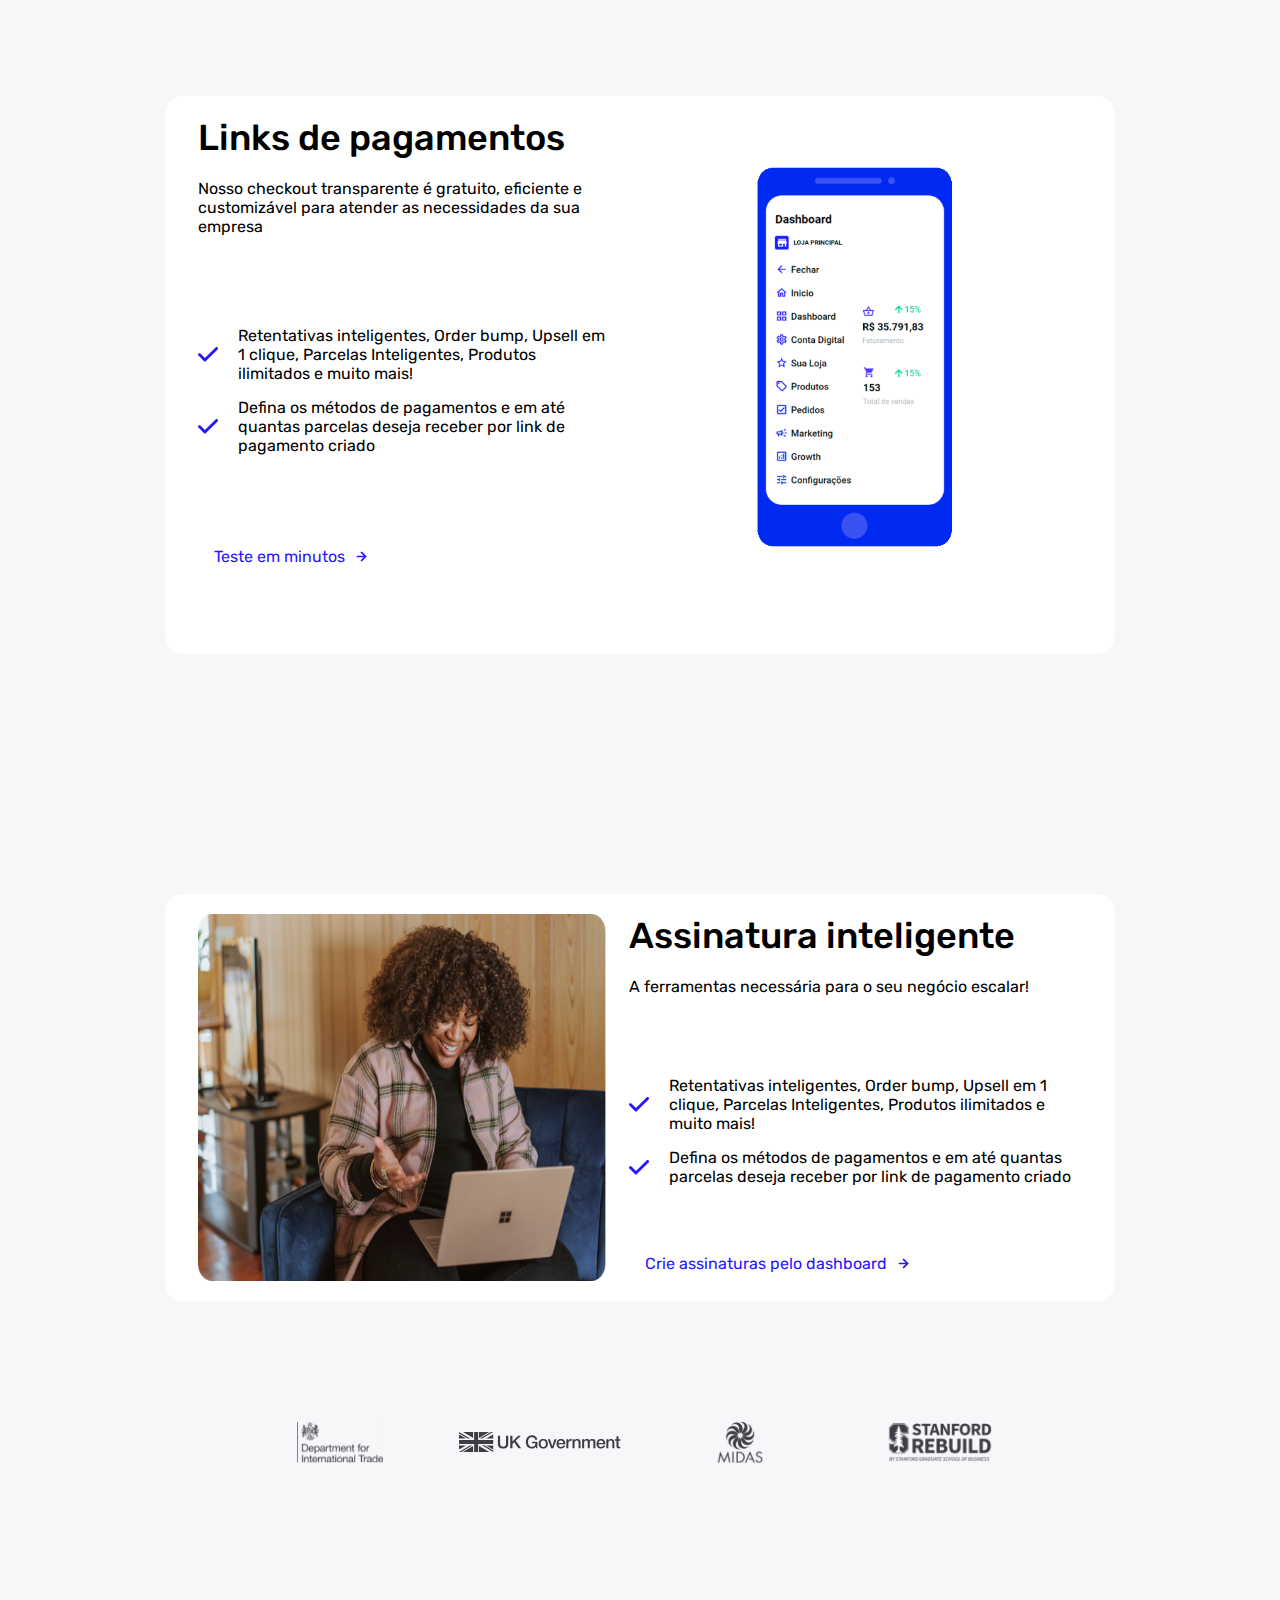
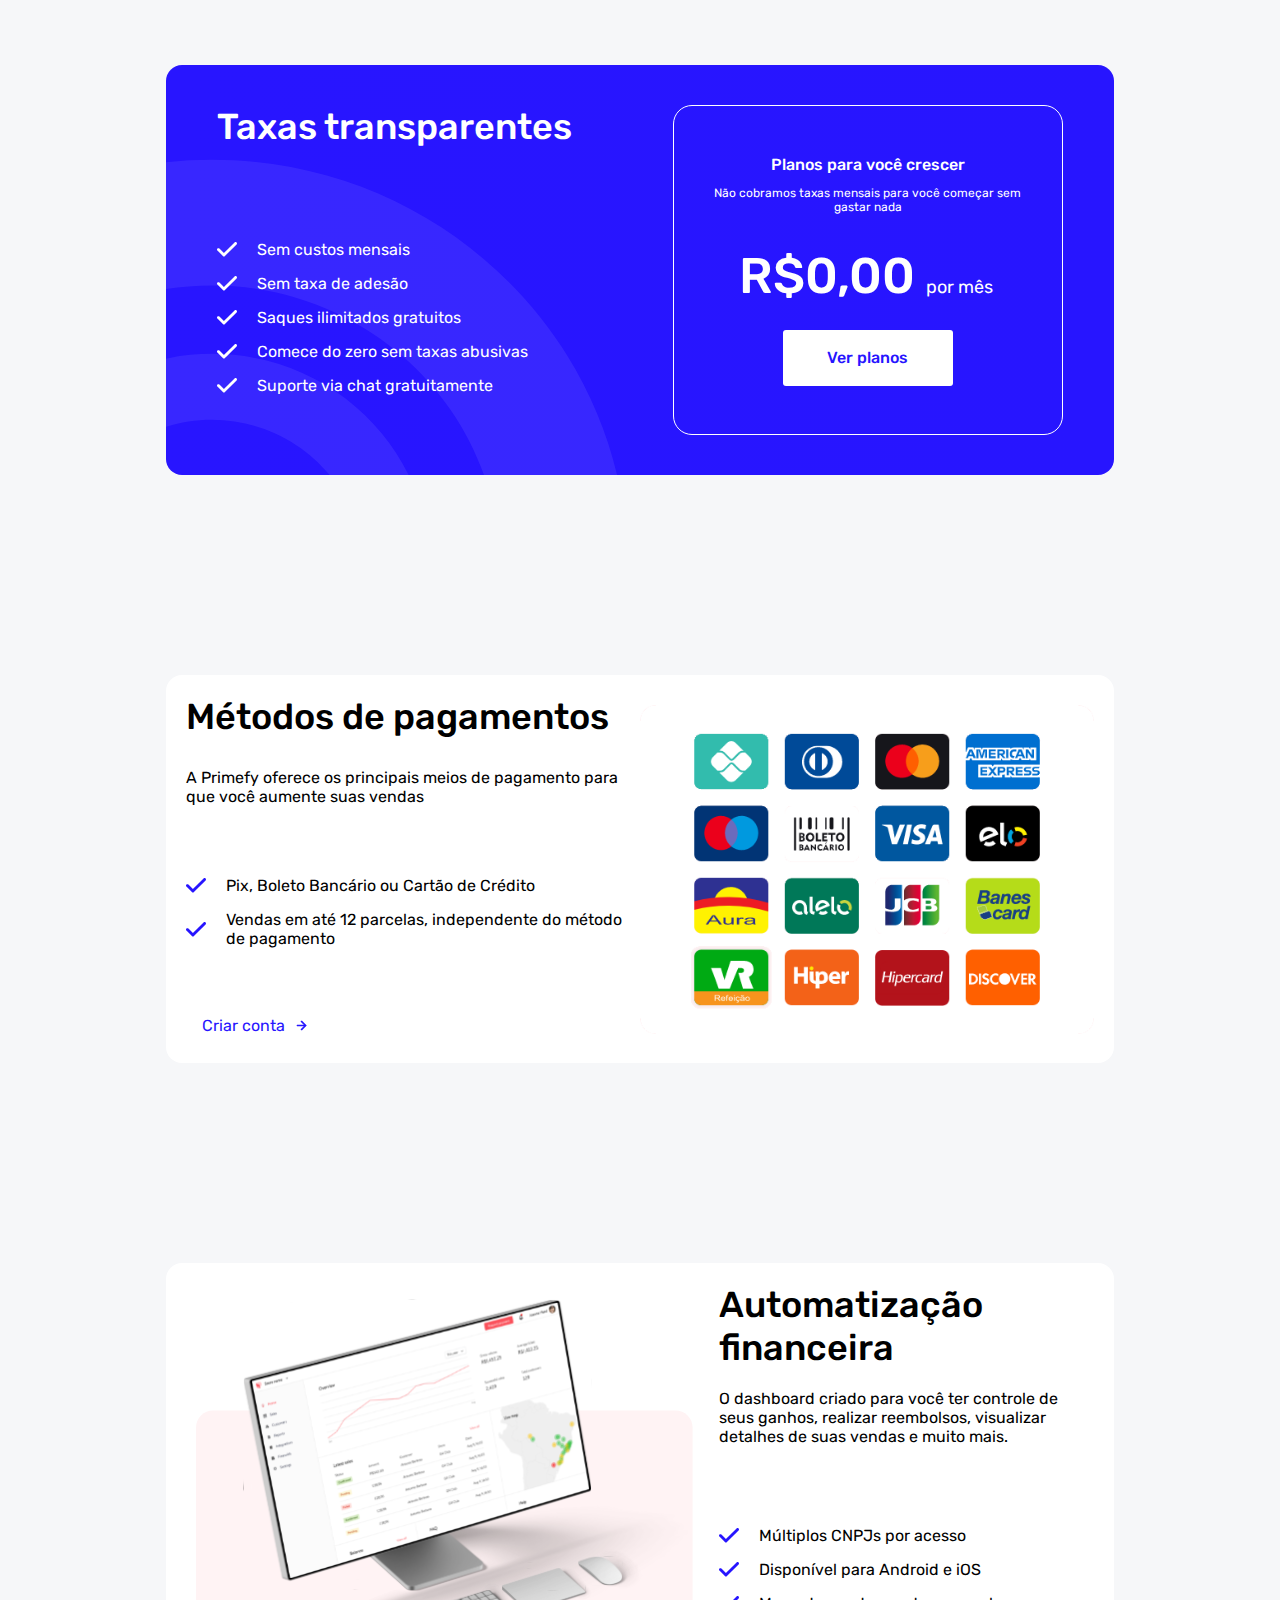
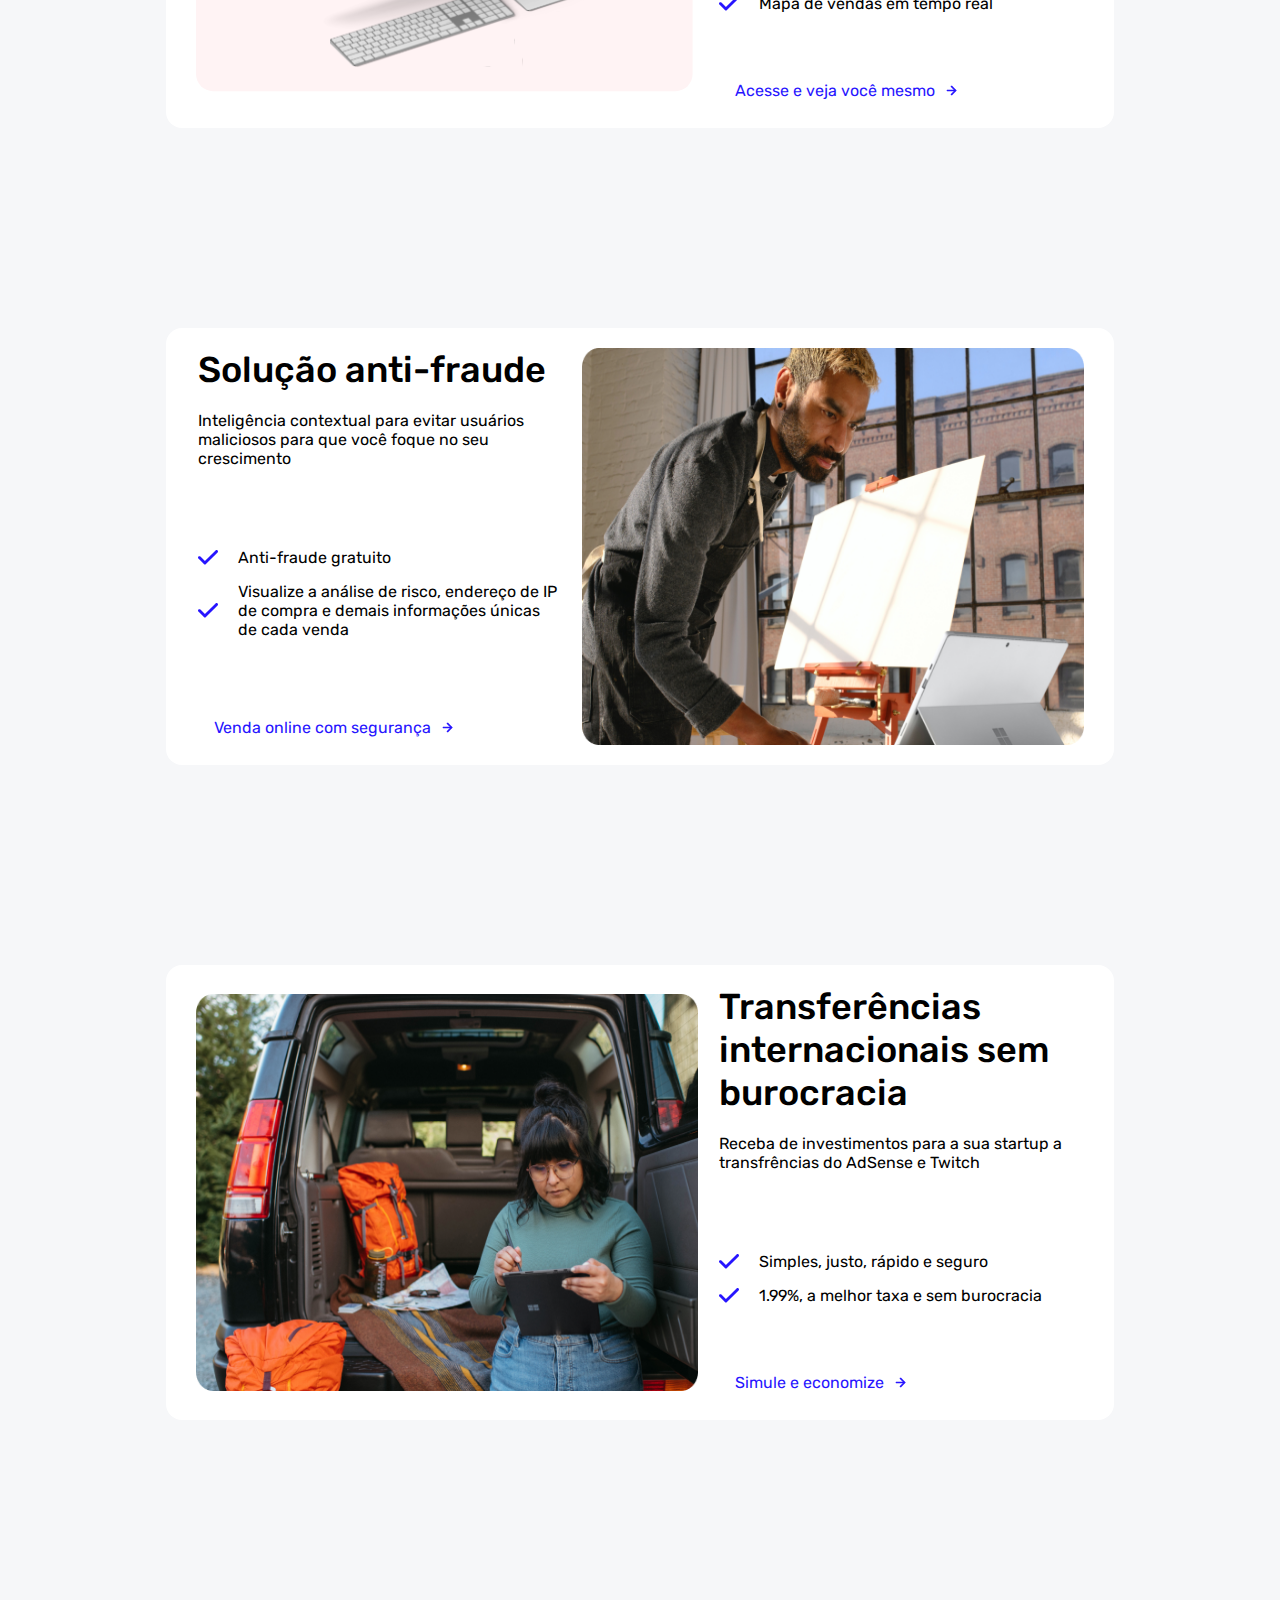
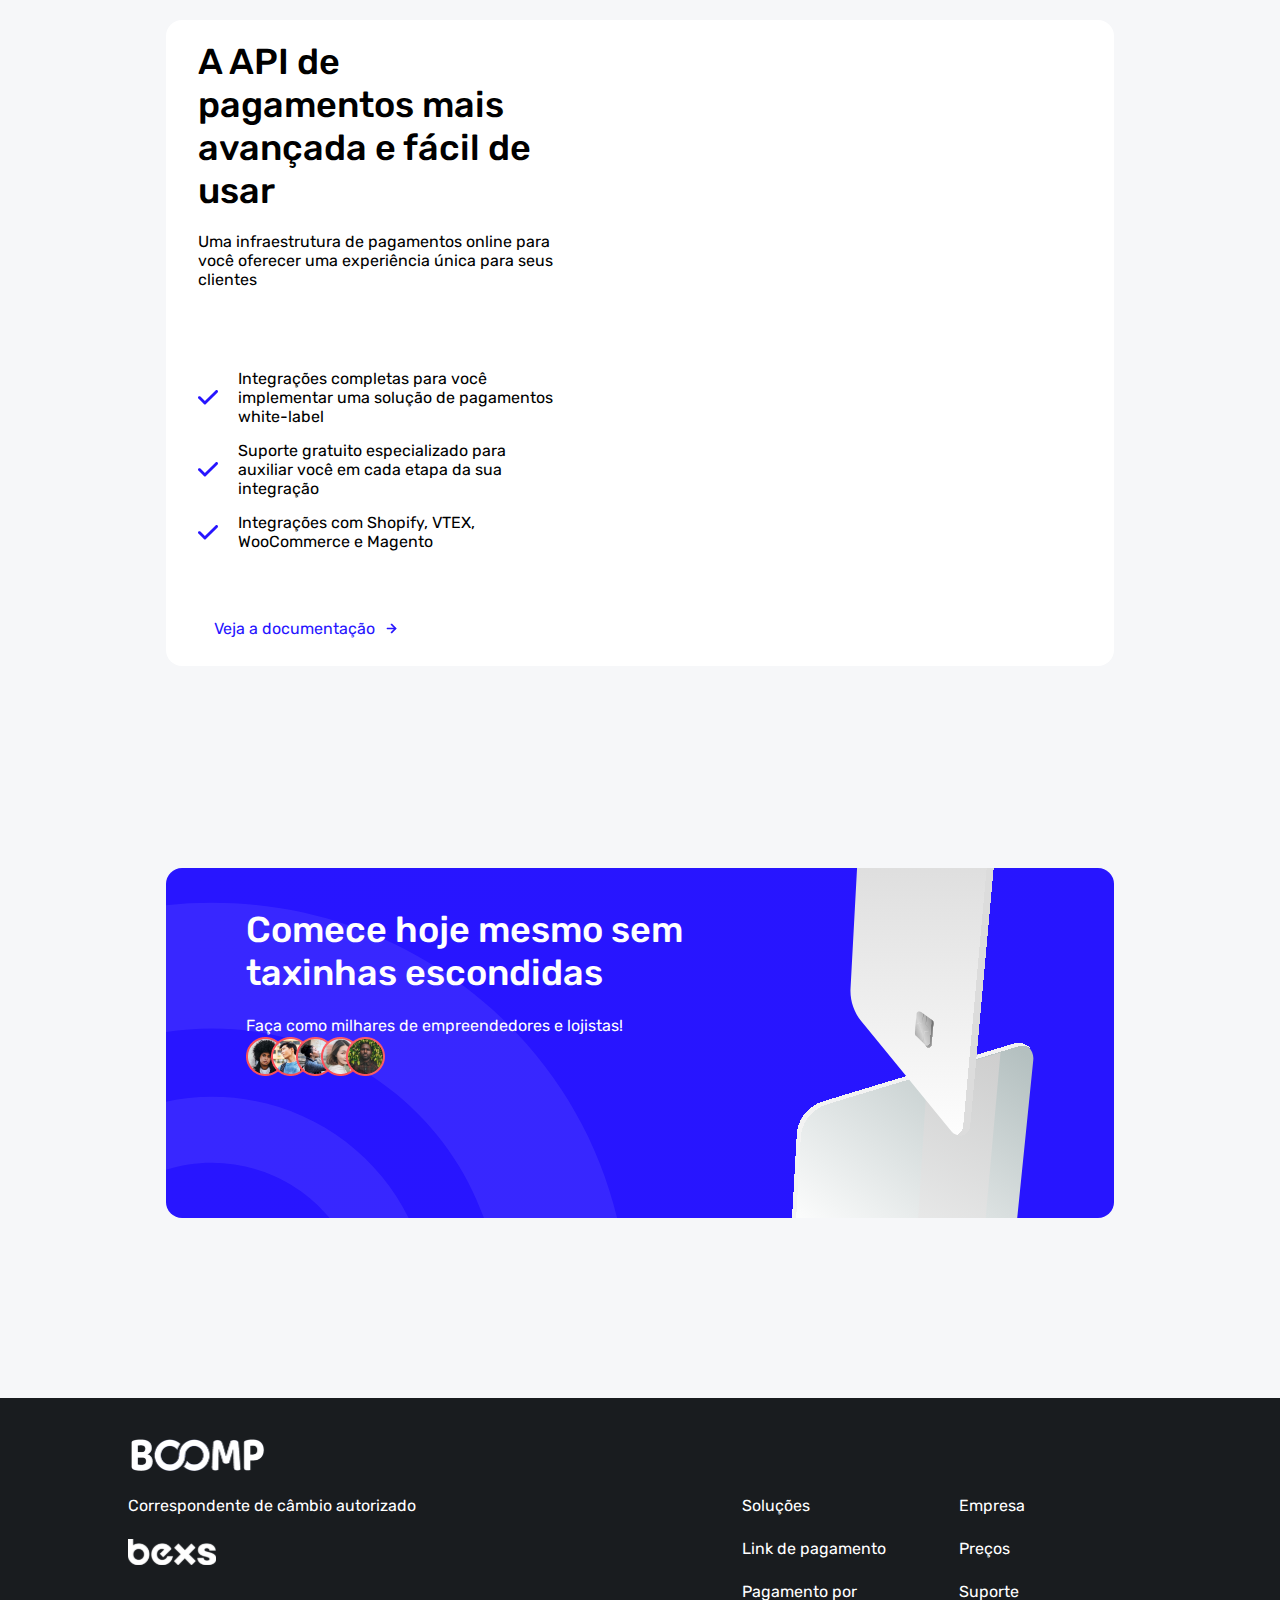
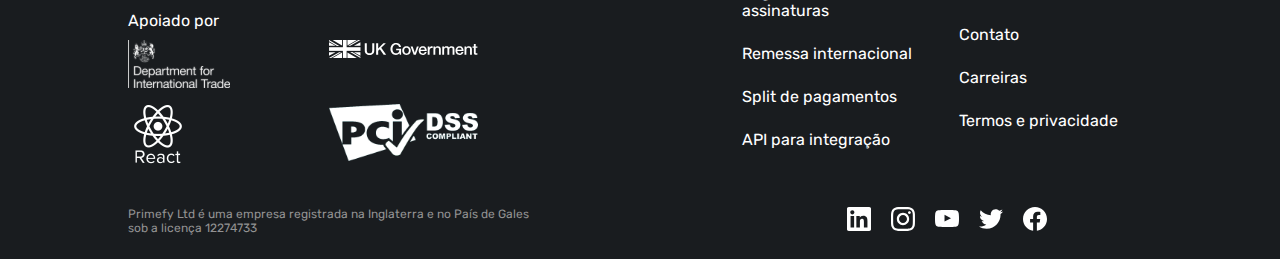
==== commit 36871223: "update footer" ====
--- a/index.html
+++ b/index.html
@@ -386,8 +386,8 @@
               <div class="info_item1__list__itens">
                 <img src="./src/assets/footer/white-dit-logo.svg" alt="logo">
                 <img src="./src/assets/footer/ukgovernment-white.svg" alt="logo">
-                <img src="./src/assets/footer/white-midas-logo.svg" alt="logo">
-                <img src="./src/assets/footer/white-stanfordrebuild-logo.svg" alt="logo">
+                <img class="react" src="./src/assets/footer/white-midas-logo.png" alt="logo">
+                <img src="./src/assets/footer/white-stanfordrebuild-logo.png" alt="logo">
               </div>
             </div>
           </div>
--- a/src/styles/footer.css
+++ b/src/styles/footer.css
@@ -108,6 +108,11 @@
   gap: 20px;
 }
 
+.react {
+  height: 60px;
+  width: auto; 
+}
+
 @media (max-width: 768px) {
   .containerFooter > .info {
     grid-template-columns: 1fr;
@@ -127,4 +132,4 @@
   .containerFooter > .footer > .footer__list {
     width: 100%;
   }
-}
+}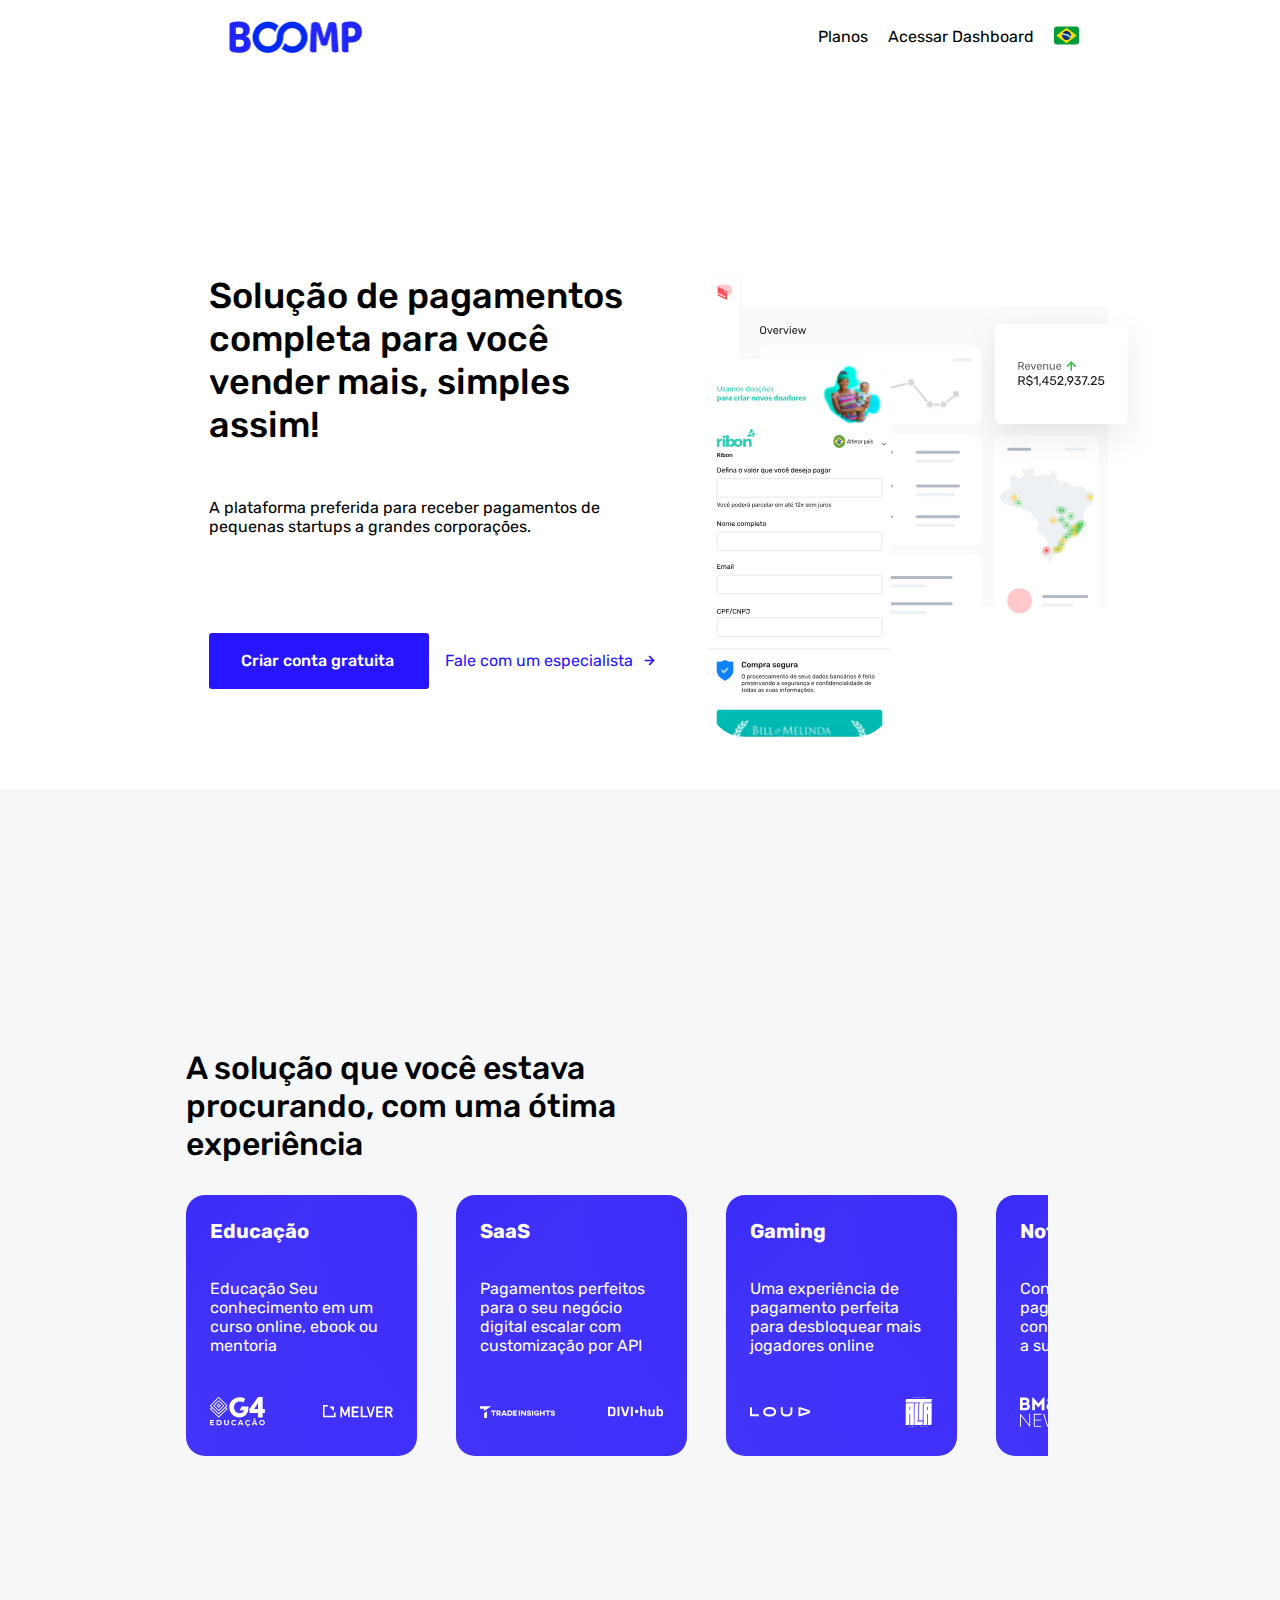
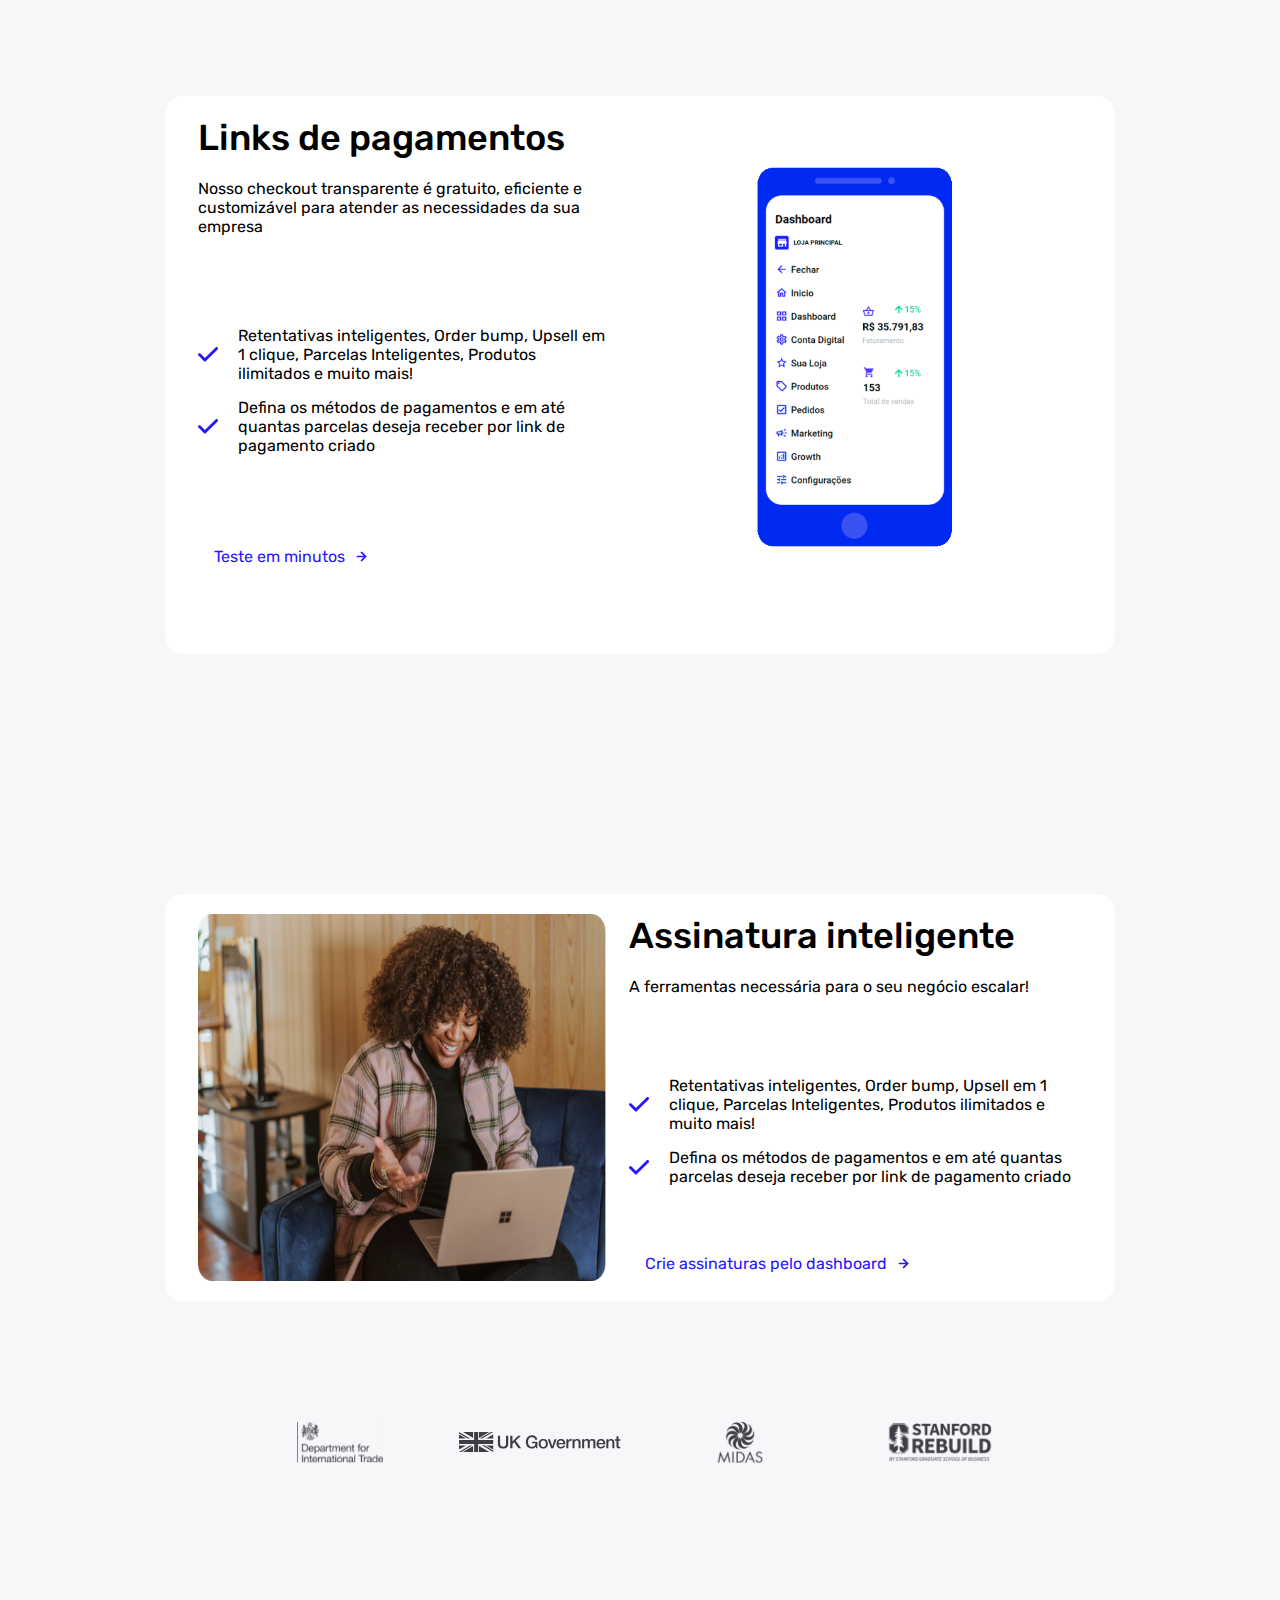
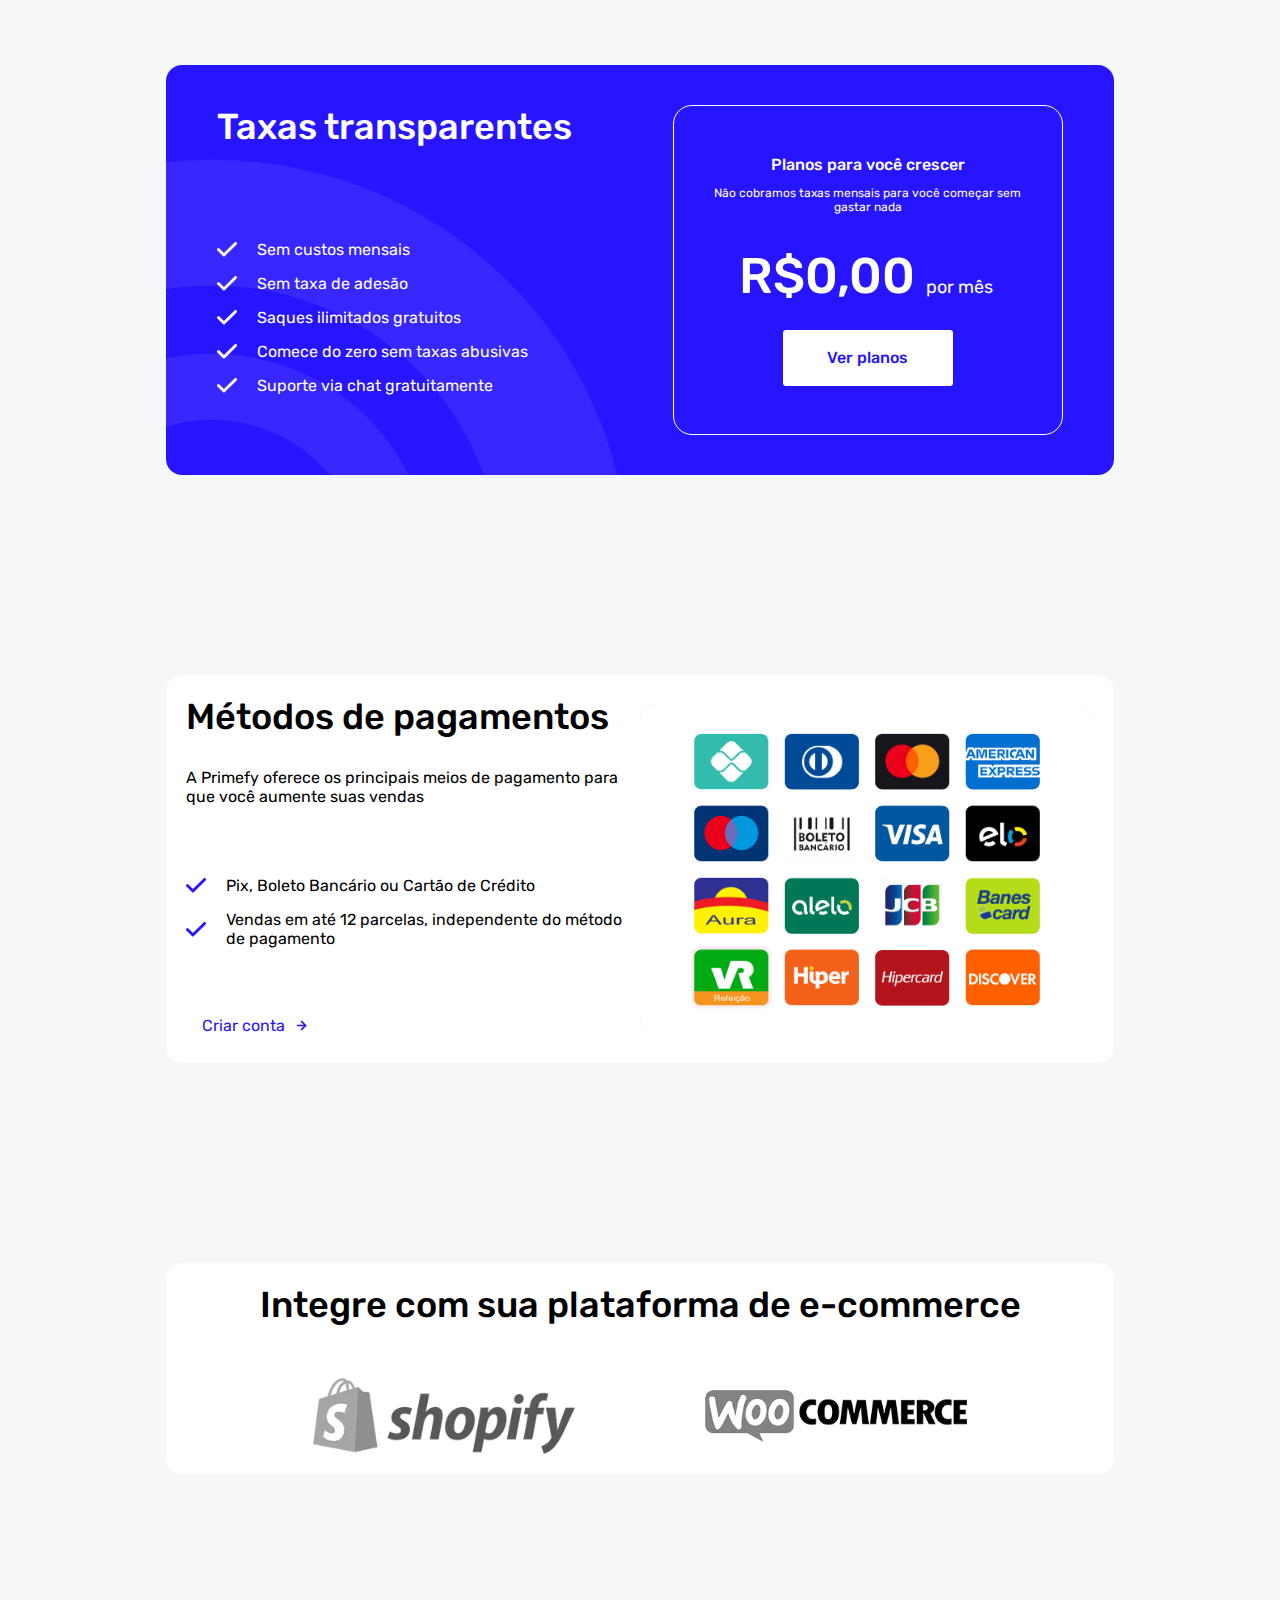
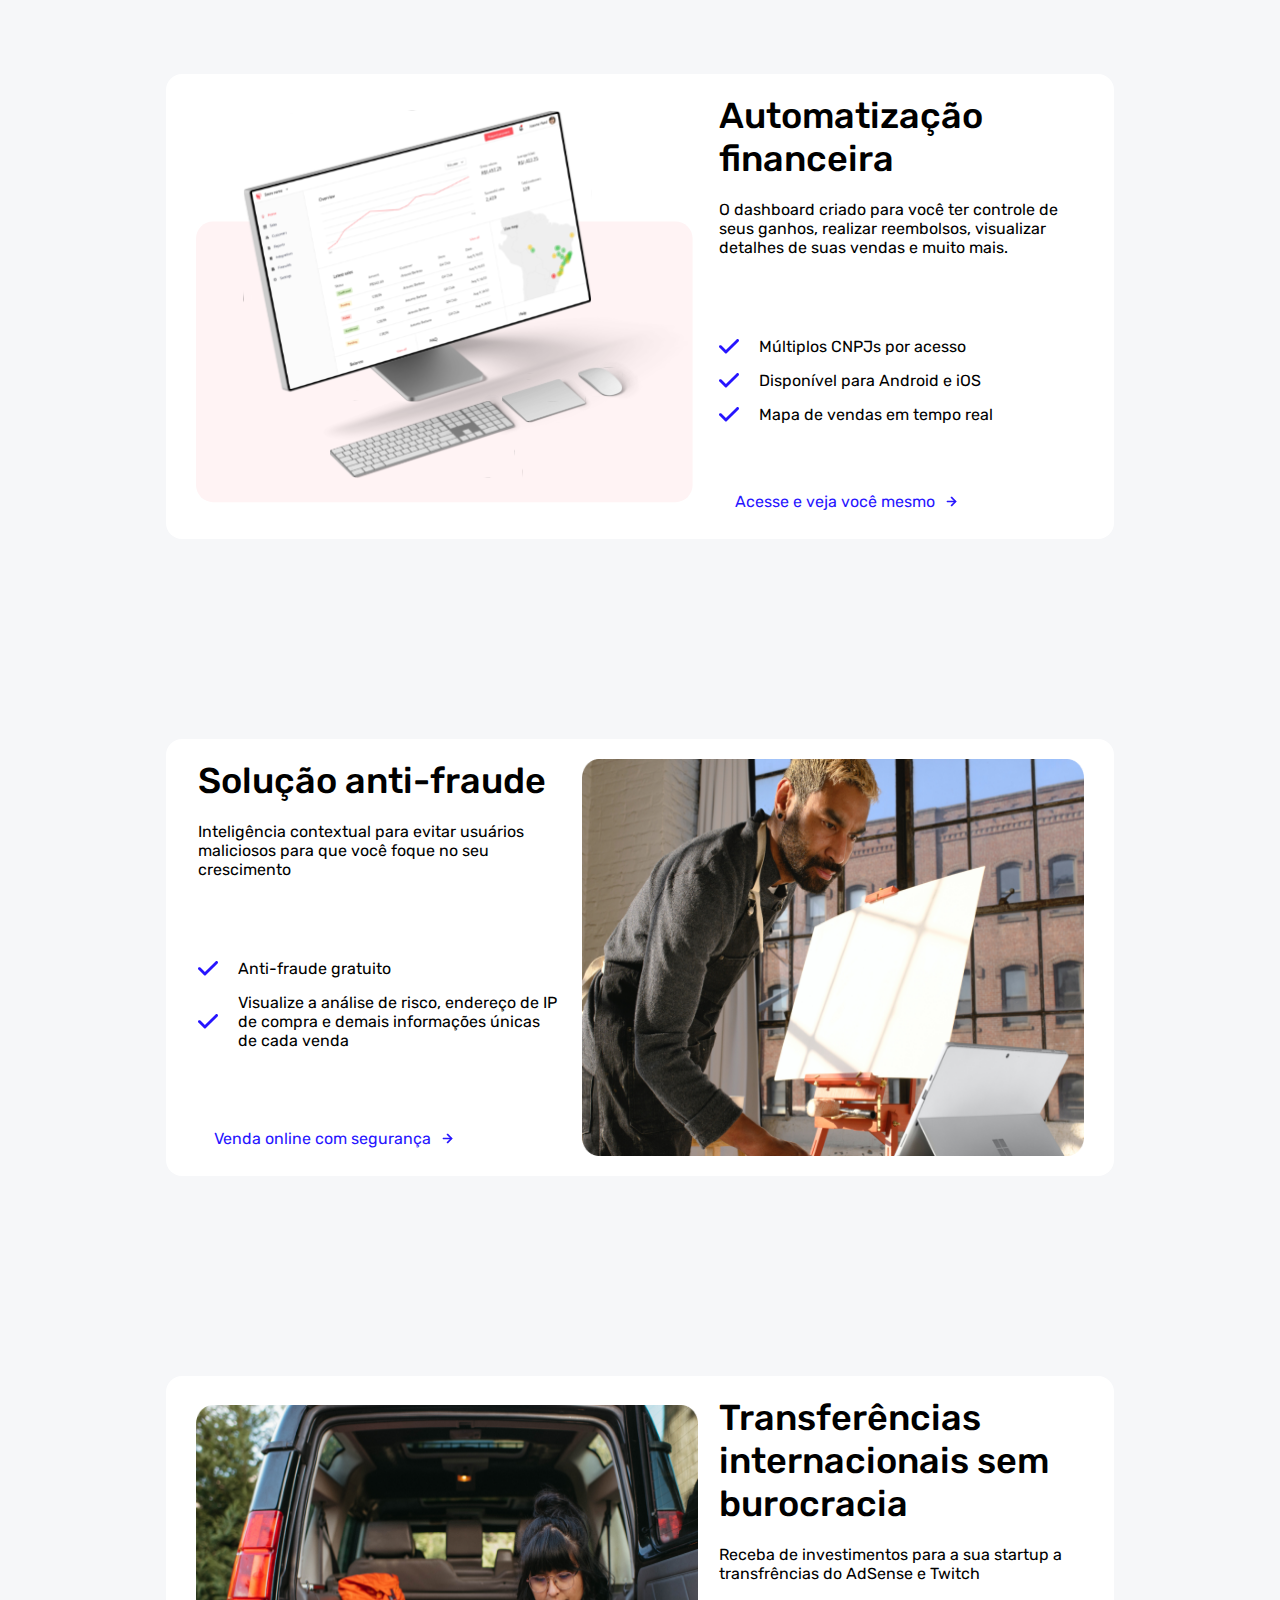
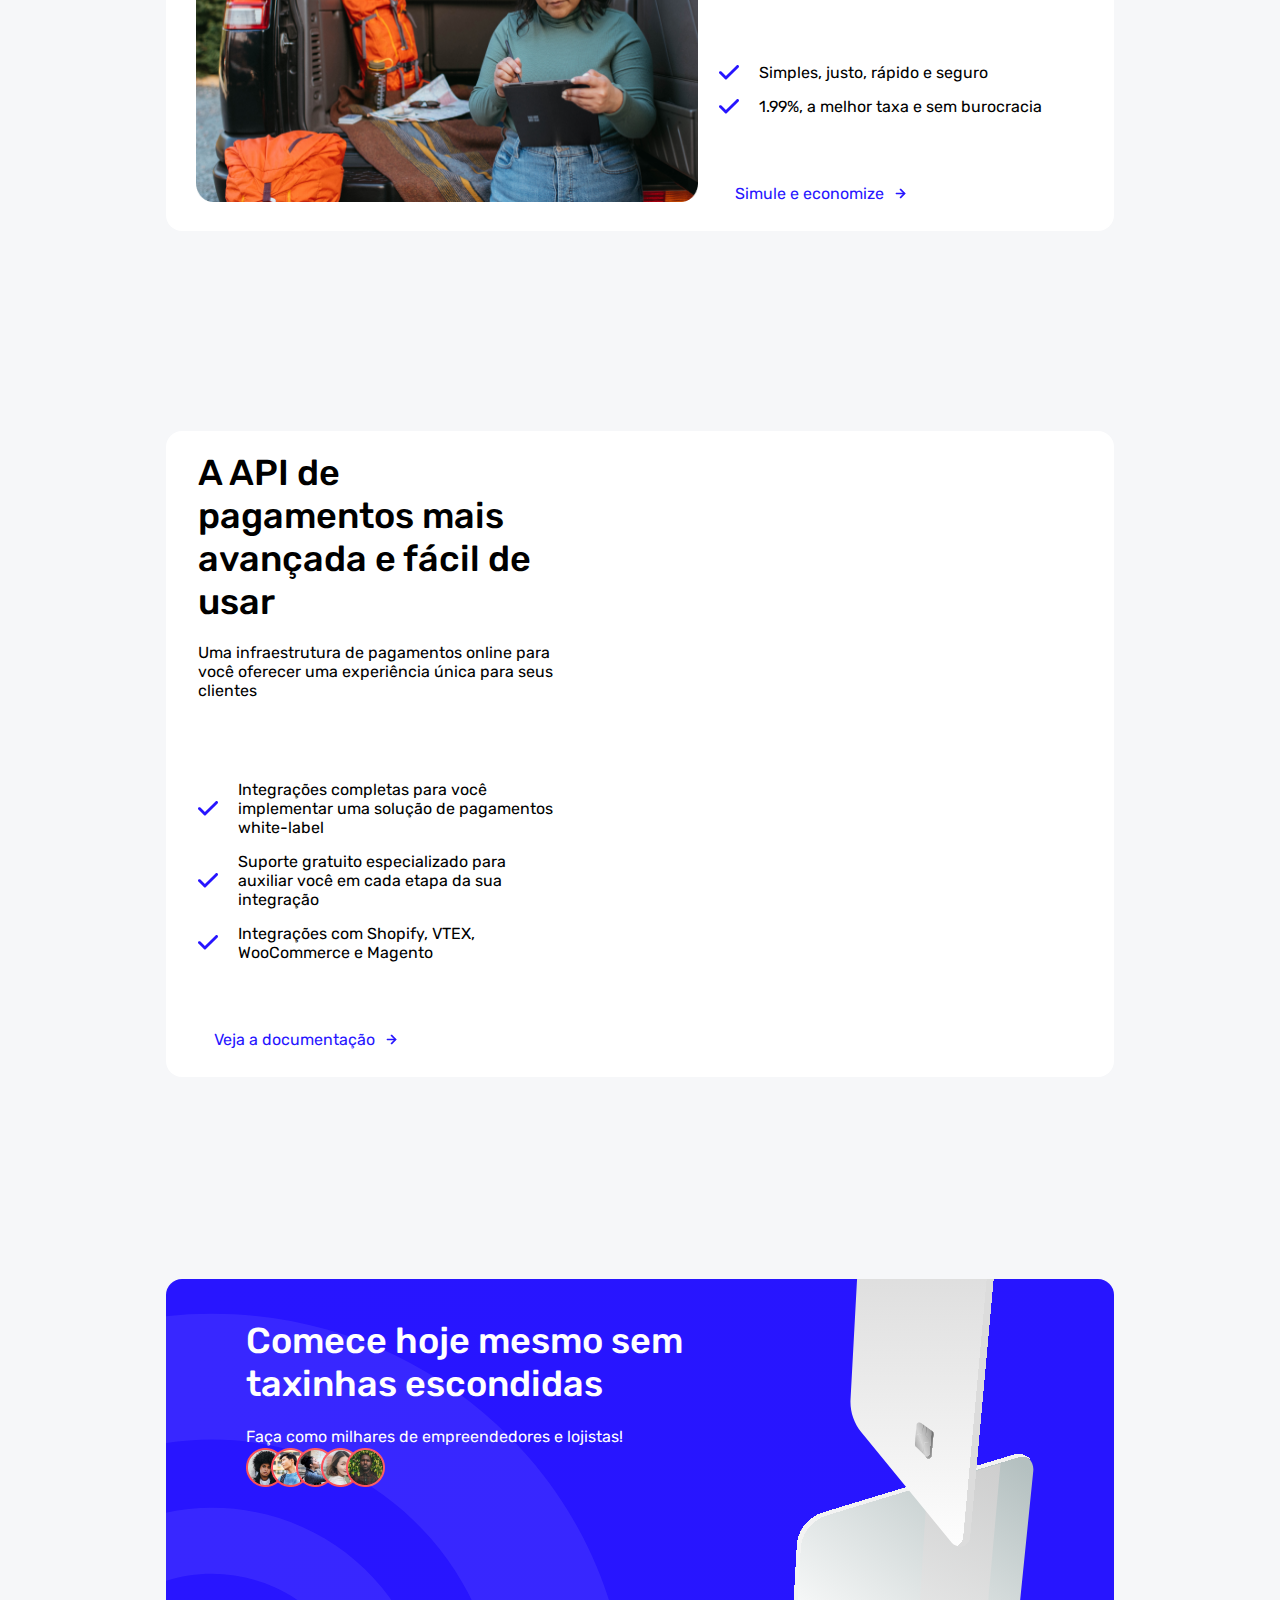
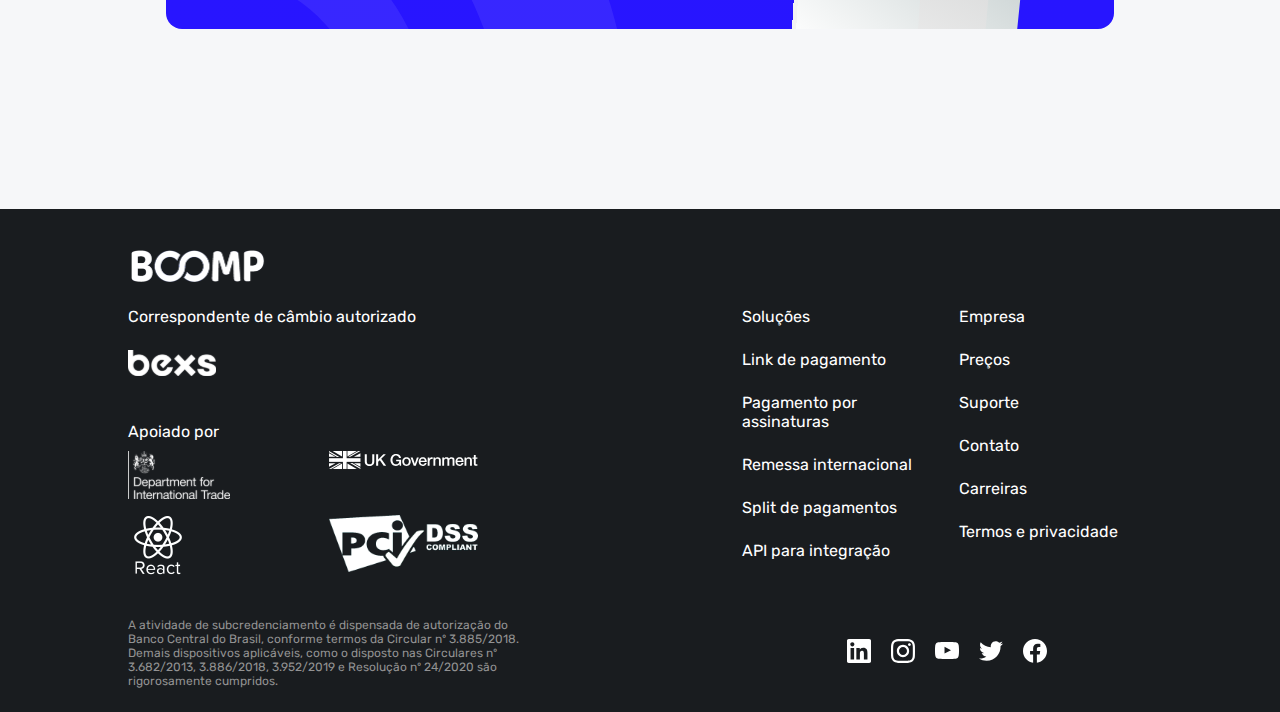
==== commit cc0fd6a8: "create page plans" ====
--- a/index.html
+++ b/index.html
@@ -18,6 +18,7 @@
     <link rel="stylesheet" href="./src/styles/header.css" />
     <link rel="stylesheet" href="./src/styles/solution.css" />
     <link rel="stylesheet" href="./src/styles/footer.css" />
+
   </head>
   <body>
     <header>
@@ -25,8 +26,9 @@
 
       <div class="containerHeader">
         <ul>
-          <li><a href="#">Planos</a></li>
+          <li><a href="./src/pages/planos.html">Planos</a></li>
           <li><a href="#">Acessar Dashboard</a></li>
+          <li><img src="./src/assets/global/brazil-flag-icon.050724f.webp" alt="bandeira" style="width: 25px; height: 25px; position: absolute; top: 23px;"></li>
         </ul>
 
         <button id="hamburger-button" class="hamburger--button mobileHeader">
@@ -40,9 +42,11 @@
         <ul id="menu" class="hiddenMenu">
           <li><a href="#">Planos</a></li>
           <li><a href="#">Acessar Dashboard</a></li>
+          <li style="display: flex; align-items: center; margin: 0 auto;"><img src="./src/assets/global/brazil-flag-icon.050724f.webp" alt="bandeira" style="width: 40px; height: auto; margin-right: 20px;"> Portugues</li>
         </ul>
       </div>
     </header>
+
     <div class="pageWapper">
       <div class="containerPaymentSolution">
         <div class="containerGeneric">
@@ -257,6 +261,18 @@
         </div>
       </div>
 
+      <div class="containerGeneric containerECommerce">
+
+          <div class="containerGenericTitle">
+            <h2>Integre com sua plataforma de e-commerce</h2>
+
+            <div class="containerECommerce__image">
+              <img src="./src/assets/home/logo_shopify.decf8e0.webp" alt="shopify">
+              <img src="./src/assets/home/logo_woocommerce.444c8e2.webp" alt="woo cormerce">
+            </div>
+          </div>
+      </div>
+
       <div class="containerGeneric containerFinancialAutomation">
         <div class="containerGenericImage">
           <img src="./src/assets/home/automatic-financial.svg" alt="">
@@ -414,7 +430,7 @@
 
         <div class="footer">
           <div class="footer__title">
-            <span>Primefy Ltd é uma empresa registrada na Inglaterra e no País de Gales sob a licença 12274733</span>
+            <span>A atividade de subcredenciamento é dispensada de autorização do Banco Central do Brasil, conforme termos da Circular nº 3.885/2018. Demais dispositivos aplicáveis, como o disposto nas Circulares nº 3.682/2013, 3.886/2018, 3.952/2019 e Resolução nº 24/2020 são rigorosamente cumpridos.</span>
           </div>
           <ul class="footer__list">
             <li><img src="./src/assets/footer/linkedin.svg" alt="likding"></li>
--- a/src/styles/style.css
+++ b/src/styles/style.css
@@ -558,6 +558,47 @@
   }
 }
 
+/* container E-Commerce */
+.containerECommerce {
+  display: flex;
+  align-items: center;
+  justify-content: center;
+}
+
+.containerECommerce > .containerGenericTitle {
+  width: 90%;
+  display: flex;
+  align-items: center;
+  justify-content: center;
+  font-family: Rubik, sans-serif;
+    font-weight: 500;
+}
+
+.containerECommerce > .containerGenericTitle > .containerECommerce__image {
+  display: flex;
+  align-items: center;
+  justify-content: space-between;
+  width: 80%;
+  gap: 20px;
+}
+
+.containerECommerce > .containerGenericTitle > .containerECommerce__image  > img{
+  width: 40%;
+  max-width:295.359px;
+  min-width: 204.359px;
+
+}
+
+@media (max-width: 1024px) {
+  .containerECommerce > .containerGenericTitle > .containerECommerce__image {
+    flex-direction: column;
+  }
+
+  .containerECommerce > .containerGenericTitle > h2 {
+    font-size: 24px;
+  }
+}
+
 /* Container Financial Automation */
 
 .containerFinancialAutomation > .containerFinancialAutomation__Image {
@@ -612,12 +653,15 @@
   width: 100%;
 }
 
-.containerGetStartedToday > .containerGenericInfo > .containerGenericTitle  {
+.containerGetStartedToday > .containerGenericInfo > .containerGenericTitle {
   gap: 2px;
   width: 60%;
 }
 
-.containerGetStartedToday > .containerGenericInfo > .containerGenericTitle > h2 {
+.containerGetStartedToday
+  > .containerGenericInfo
+  > .containerGenericTitle
+  > h2 {
   margin-bottom: 20px;
 }
 
@@ -644,7 +688,7 @@
     display: none;
   }
 
-  .containerGetStartedToday > .containerGenericInfo > .containerGenericTitle  {
+  .containerGetStartedToday > .containerGenericInfo > .containerGenericTitle {
     gap: 2px;
     width: 100%;
   }
@@ -652,7 +696,6 @@
   .pageWapper > .containerGetStartedToday > .containerGenericInfo {
     width: 80%;
   }
-  
 
   .pageWapper > .containerGetStartedToday {
     height: 350px;
@@ -661,4 +704,4 @@
     align-items: center;
     justify-content: center;
   }
-}+}
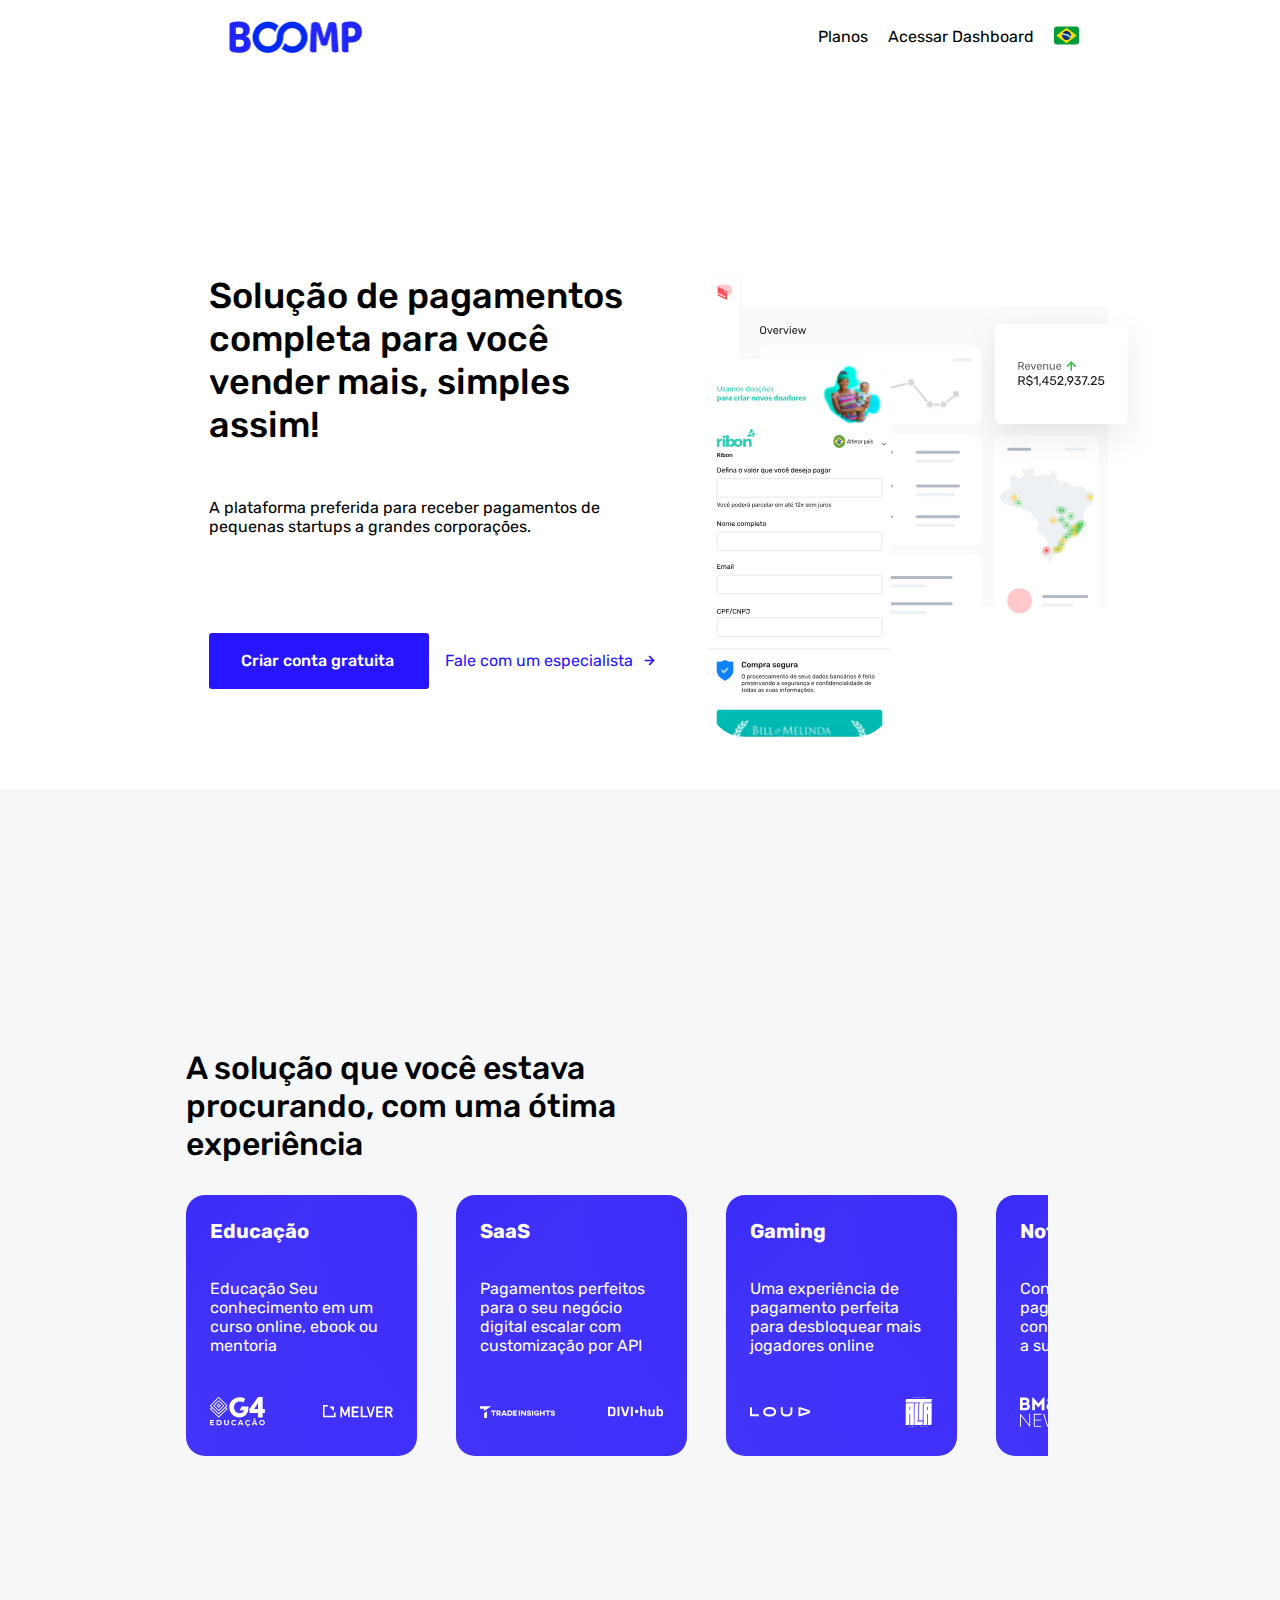
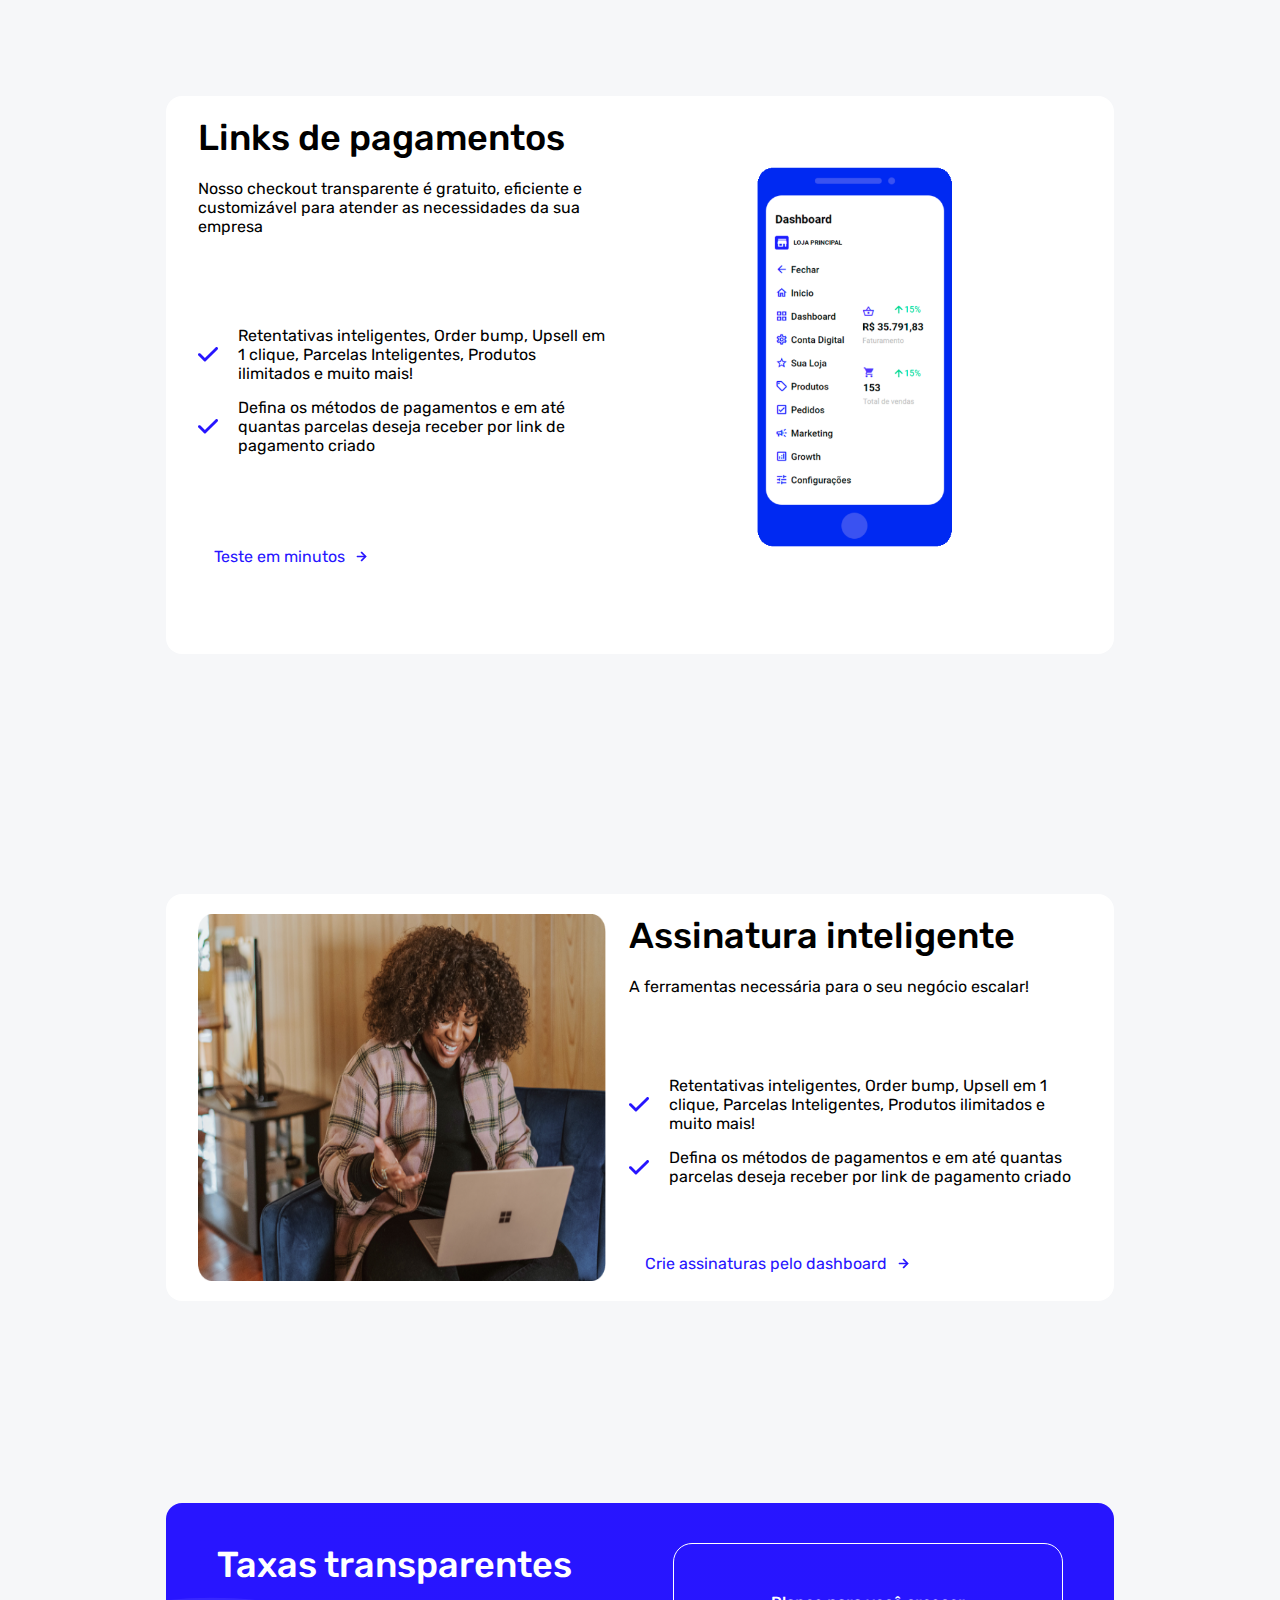
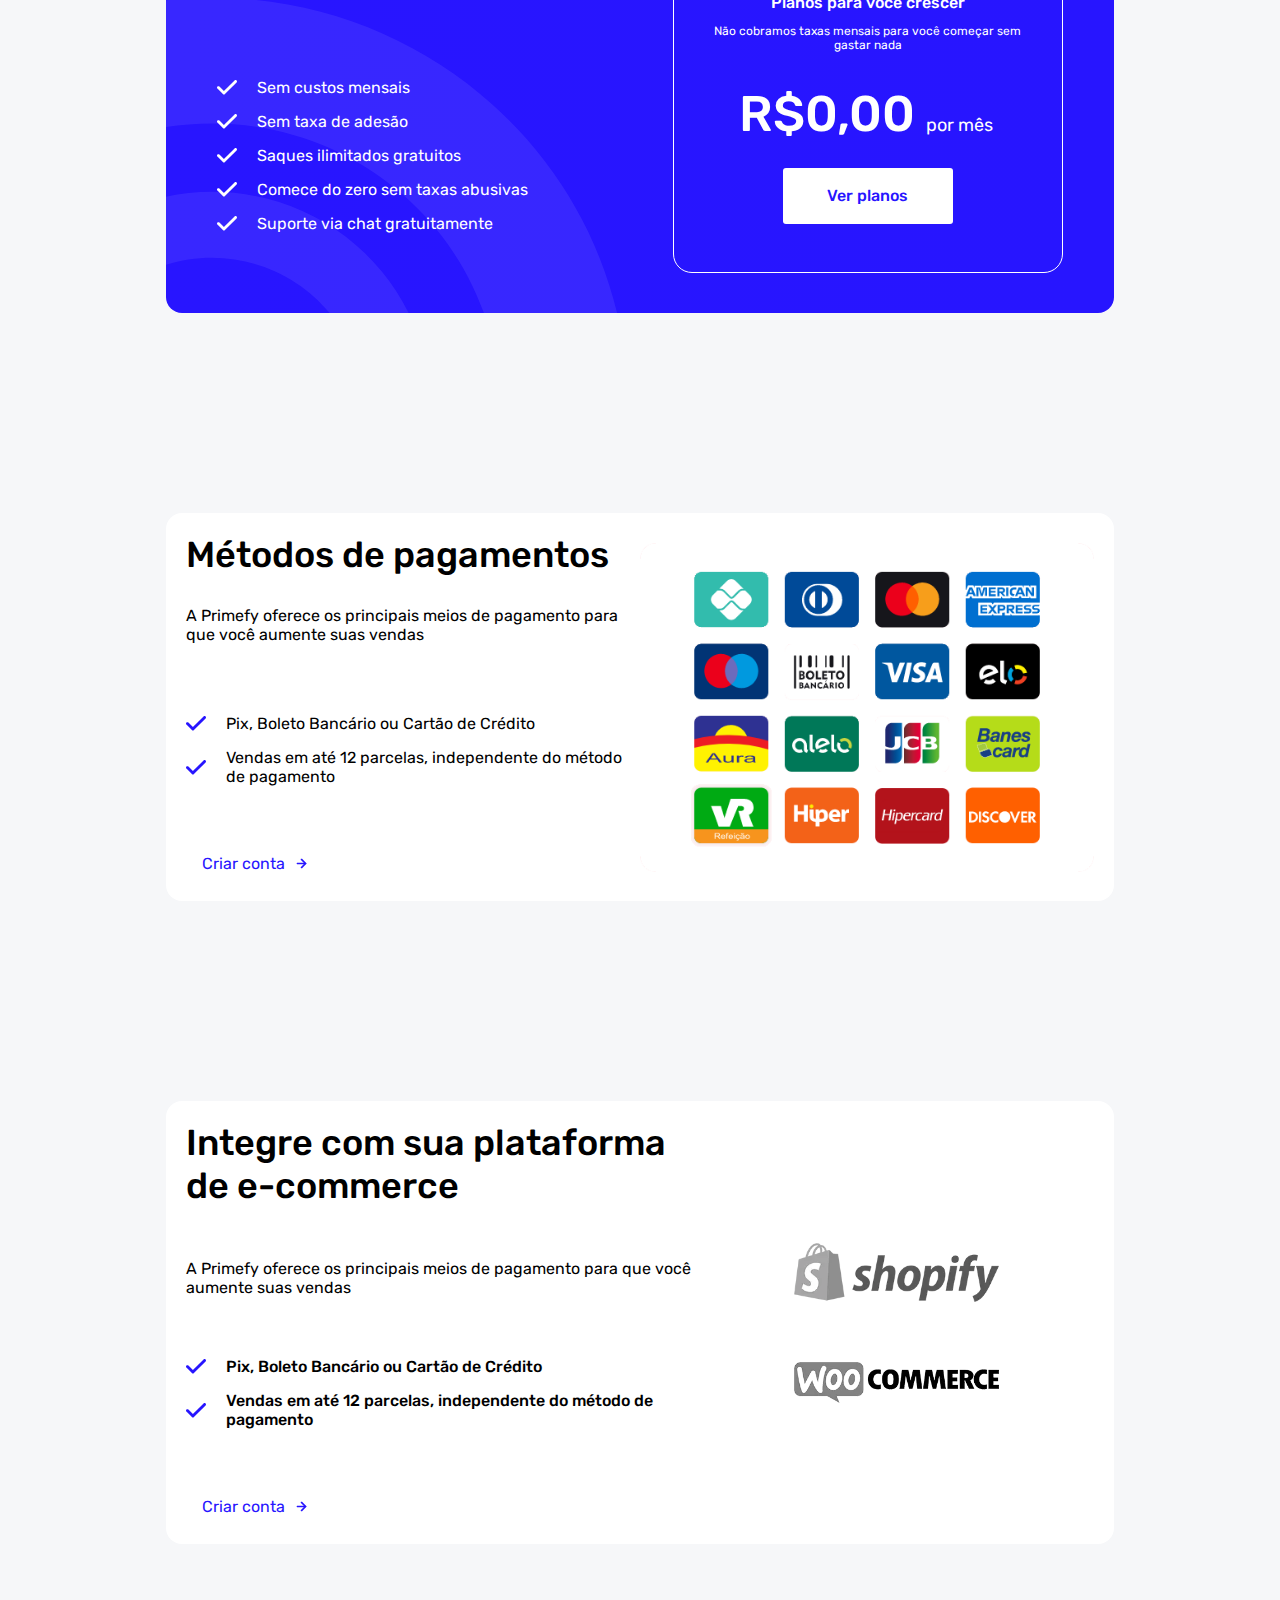
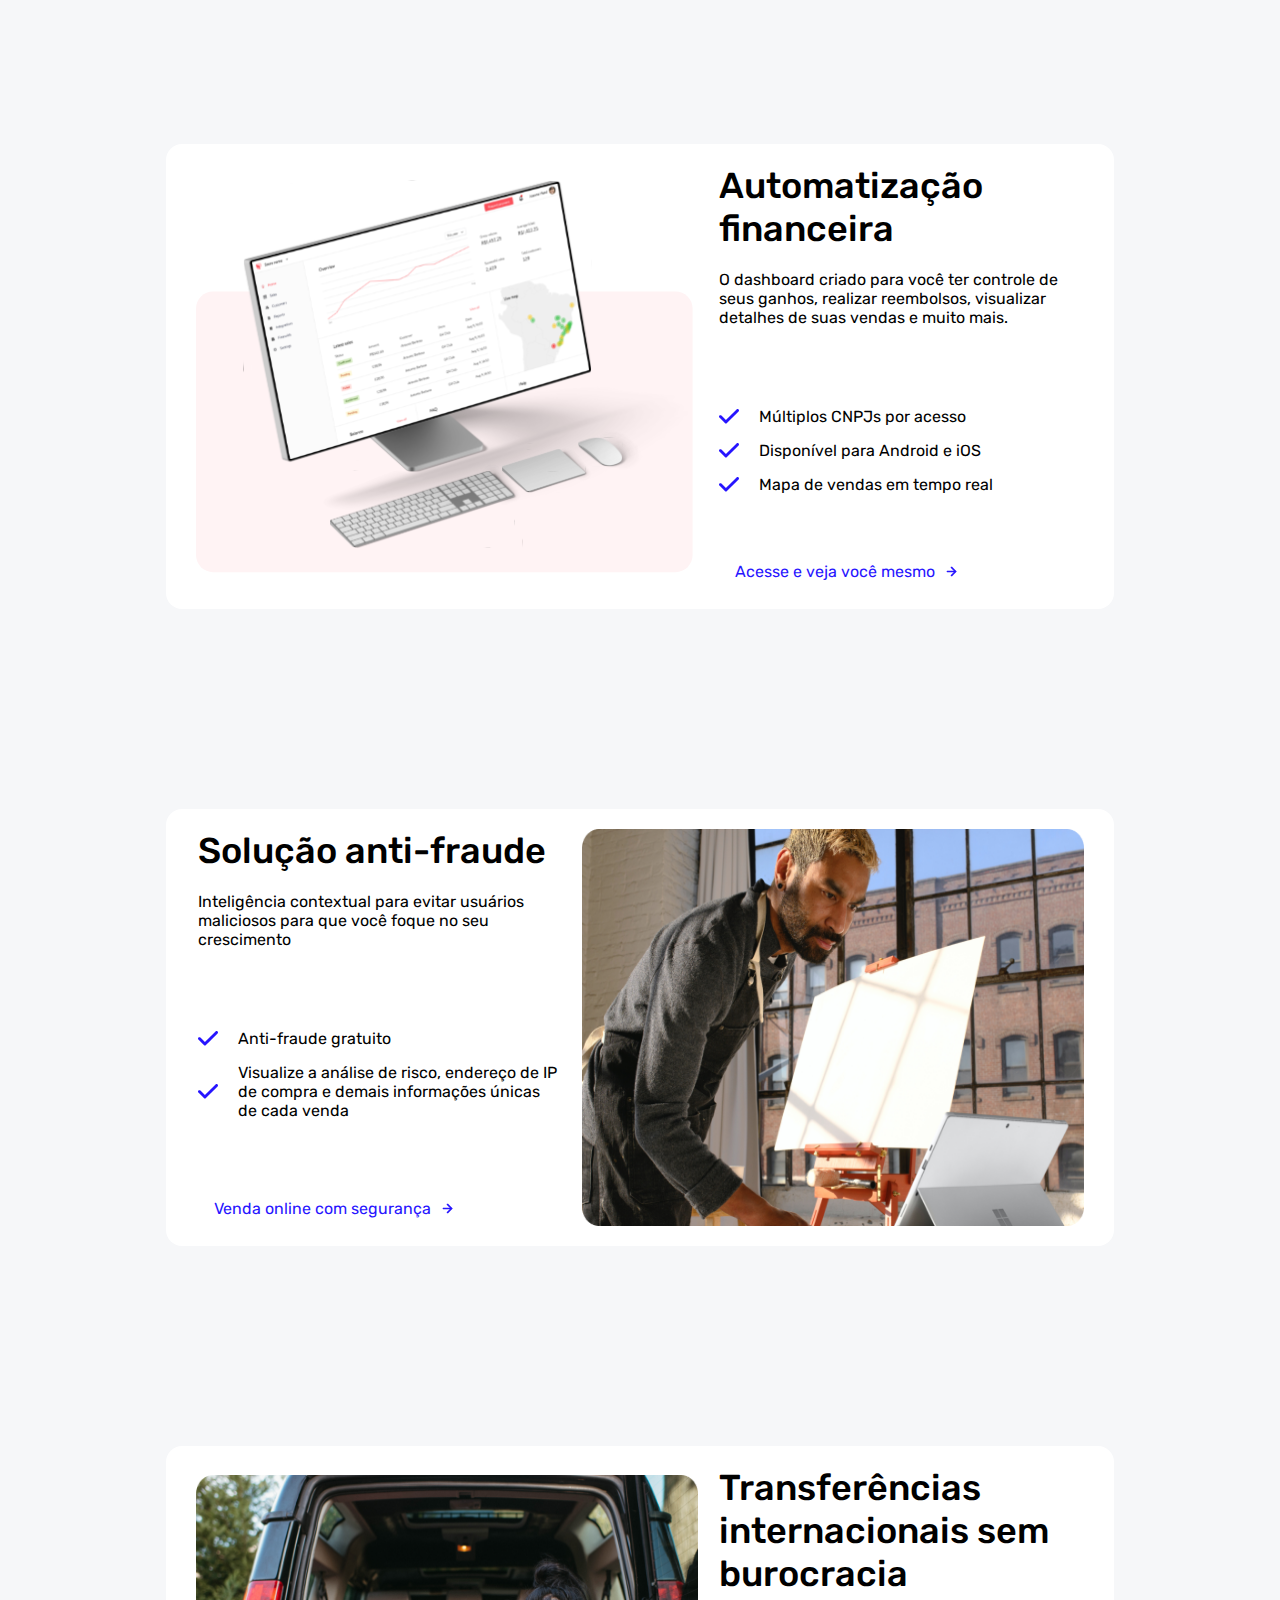
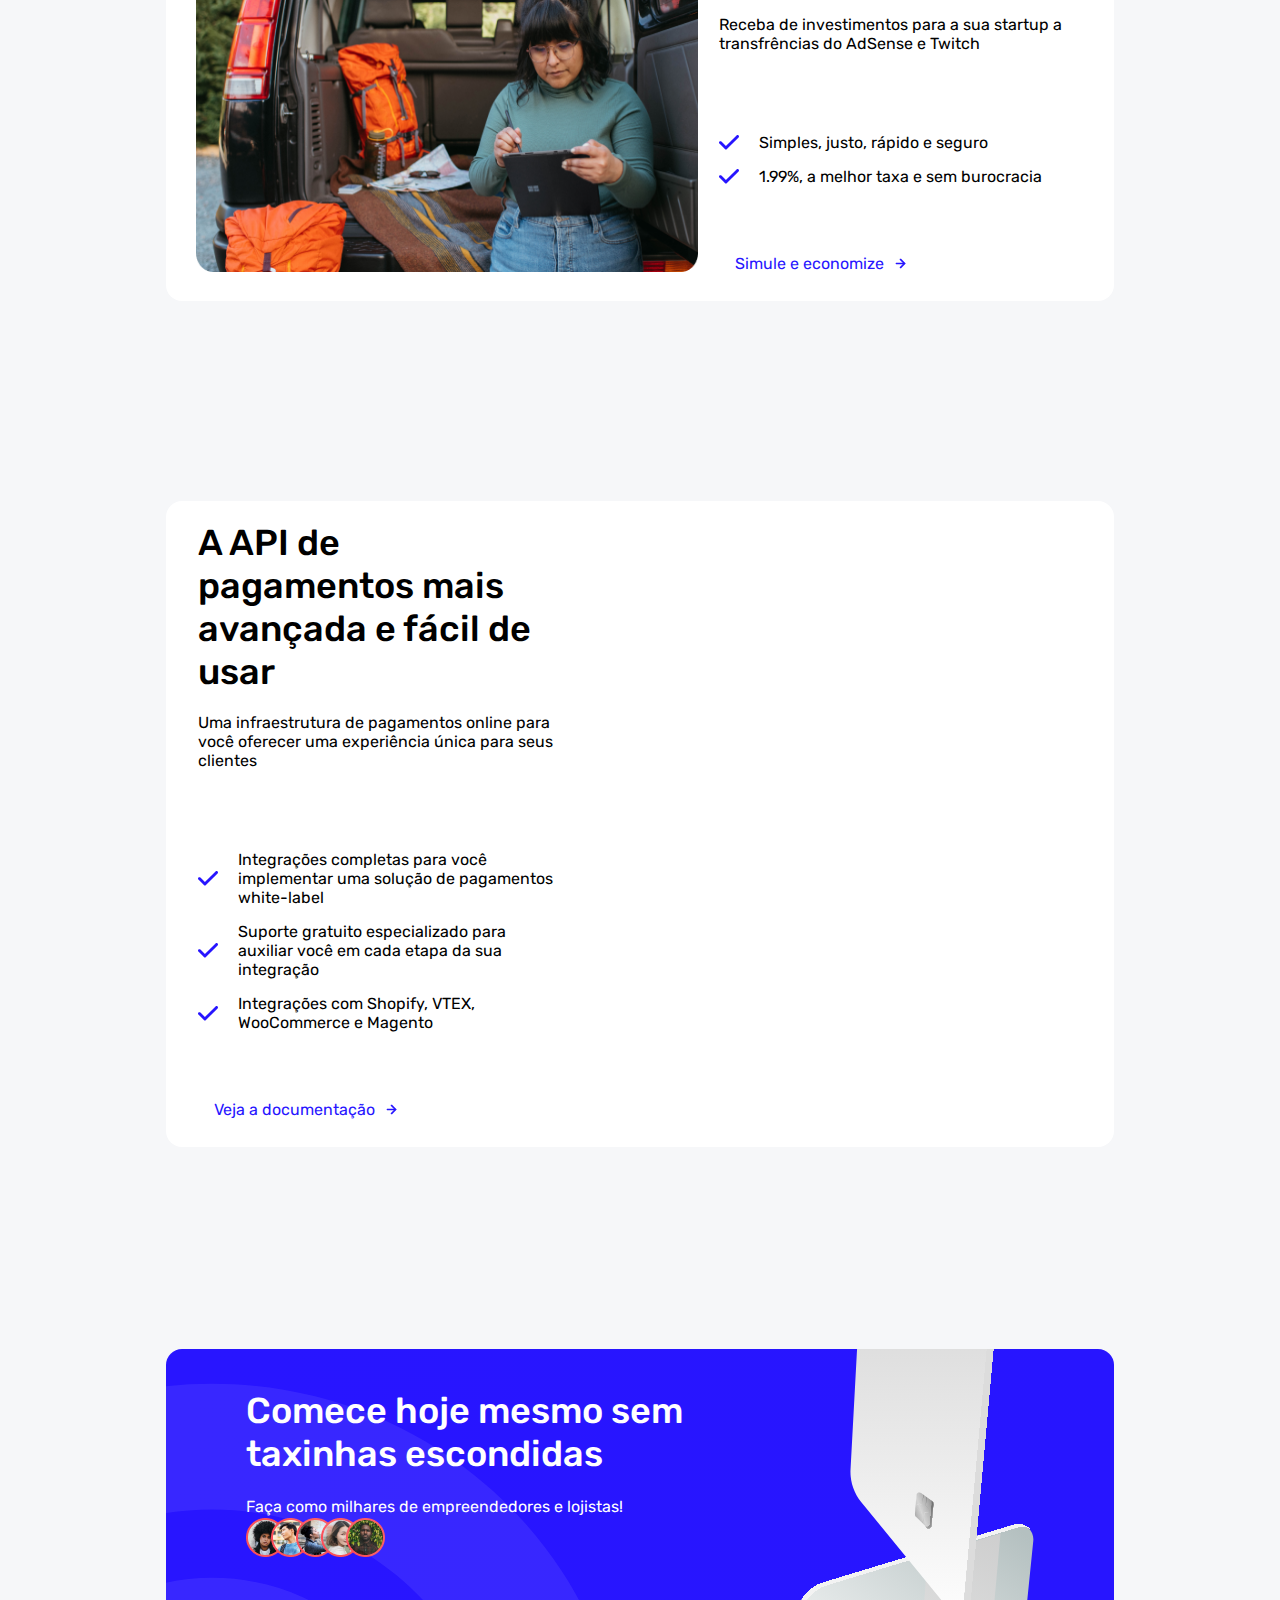
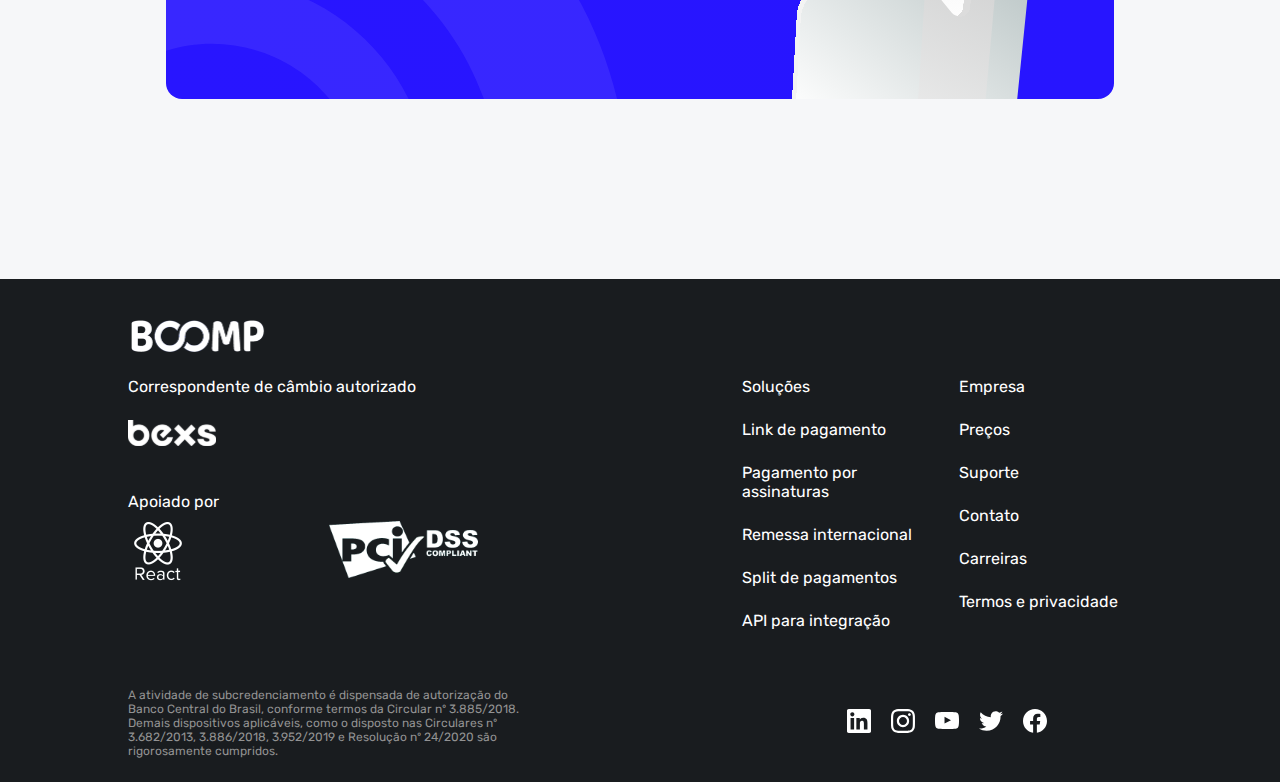
==== commit d62a3e7e: "update" ====
--- a/index.html
+++ b/index.html
@@ -18,7 +18,7 @@
     <link rel="stylesheet" href="./src/styles/header.css" />
     <link rel="stylesheet" href="./src/styles/solution.css" />
     <link rel="stylesheet" href="./src/styles/footer.css" />
-
+    <link rel="shortcut icon" href="./src/assets/logo.ico" type="image/x-icon">
   </head>
   <body>
     <header>
@@ -40,7 +40,7 @@
 
       <div class="containerHeader__mobile mobileHeader">
         <ul id="menu" class="hiddenMenu">
-          <li><a href="#">Planos</a></li>
+          <li><a href="./src/pages/planos.html">Planos</a></li>
           <li><a href="#">Acessar Dashboard</a></li>
           <li style="display: flex; align-items: center; margin: 0 auto;"><img src="./src/assets/global/brazil-flag-icon.050724f.webp" alt="bandeira" style="width: 40px; height: auto; margin-right: 20px;"> Portugues</li>
         </ul>
@@ -165,21 +165,6 @@
         </div>
       </div>
 
-      <div class="containerSponsors">
-        <div class="item">
-          <img src="./src/assets/home/logo-dit-uk.svg" alt="Department" />
-        </div>
-        <div class="item">
-          <img src="./src/assets/home/ukgovernment.svg" alt="Uk Gorvernment" />
-        </div>
-        <div class="item">
-          <img src="./src/assets/home/logo-midas.svg" alt="Midas" />
-        </div>
-        <div class="item">
-          <img src="./src/assets/home/logo-stanfordrebuild.png" alt="start " />
-        </div>
-      </div>
-
       <div class="containerGeneric containerPlans">
         <img src="./src/assets/home/circles.svg" alt="cinrculo">
         <div class="containerGenericInfo">
@@ -266,11 +251,25 @@
           <div class="containerGenericTitle">
             <h2>Integre com sua plataforma de e-commerce</h2>
 
+            <p>A Primefy oferece os principais meios de pagamento para que você aumente suas vendas</p>
+
+            <ul>
+              <li><img src="./src/assets/global/check-icon.svg" alt="check"> Pix, Boleto Bancário ou Cartão de Crédito</li>
+              <li><img src="./src/assets/global/check-icon.svg" alt="check"> Vendas em até 12 parcelas, independente do método de pagamento</li>
+            </ul>
+
+            <button class="buttonGeneric__nobg">Criar conta  <img
+              src="./src/assets/svg/arrow-main-color.svg"
+              alt="seta para direita"
+            /></button>
+          </div>
+
+       
             <div class="containerECommerce__image">
               <img src="./src/assets/home/logo_shopify.decf8e0.webp" alt="shopify">
               <img src="./src/assets/home/logo_woocommerce.444c8e2.webp" alt="woo cormerce">
             </div>
-          </div>
+      
       </div>
 
       <div class="containerGeneric containerFinancialAutomation">
@@ -400,8 +399,6 @@
               <p>Apoiado por</p>
 
               <div class="info_item1__list__itens">
-                <img src="./src/assets/footer/white-dit-logo.svg" alt="logo">
-                <img src="./src/assets/footer/ukgovernment-white.svg" alt="logo">
                 <img class="react" src="./src/assets/footer/white-midas-logo.png" alt="logo">
                 <img src="./src/assets/footer/white-stanfordrebuild-logo.png" alt="logo">
               </div>
--- a/src/styles/style.css
+++ b/src/styles/style.css
@@ -566,27 +566,31 @@
 }
 
 .containerECommerce > .containerGenericTitle {
-  width: 90%;
-  display: flex;
-  align-items: center;
-  justify-content: center;
-  font-family: Rubik, sans-serif;
-    font-weight: 500;
-}
-
-.containerECommerce > .containerGenericTitle > .containerECommerce__image {
-  display: flex;
-  align-items: center;
+  width: 65%;
+  display: flex;
+
+  justify-content: center;
+  font-weight: 500;
+}
+
+.containerECommerce > .containerGenericTitle > p {
+  margin-bottom: 0px;
+}
+
+.containerECommerce > .containerECommerce__image {
+  display: flex;
+  flex-direction: column;
   justify-content: space-between;
-  width: 80%;
-  gap: 20px;
-}
-
-.containerECommerce > .containerGenericTitle > .containerECommerce__image  > img{
+  align-items: center;
+  width: 50%;
+  height: 100%;
+  gap: 60px;
+}
+
+.containerECommerce > .containerECommerce__image > img {
   width: 40%;
-  max-width:295.359px;
+  max-width: 295.359px;
   min-width: 204.359px;
-
 }
 
 @media (max-width: 1024px) {
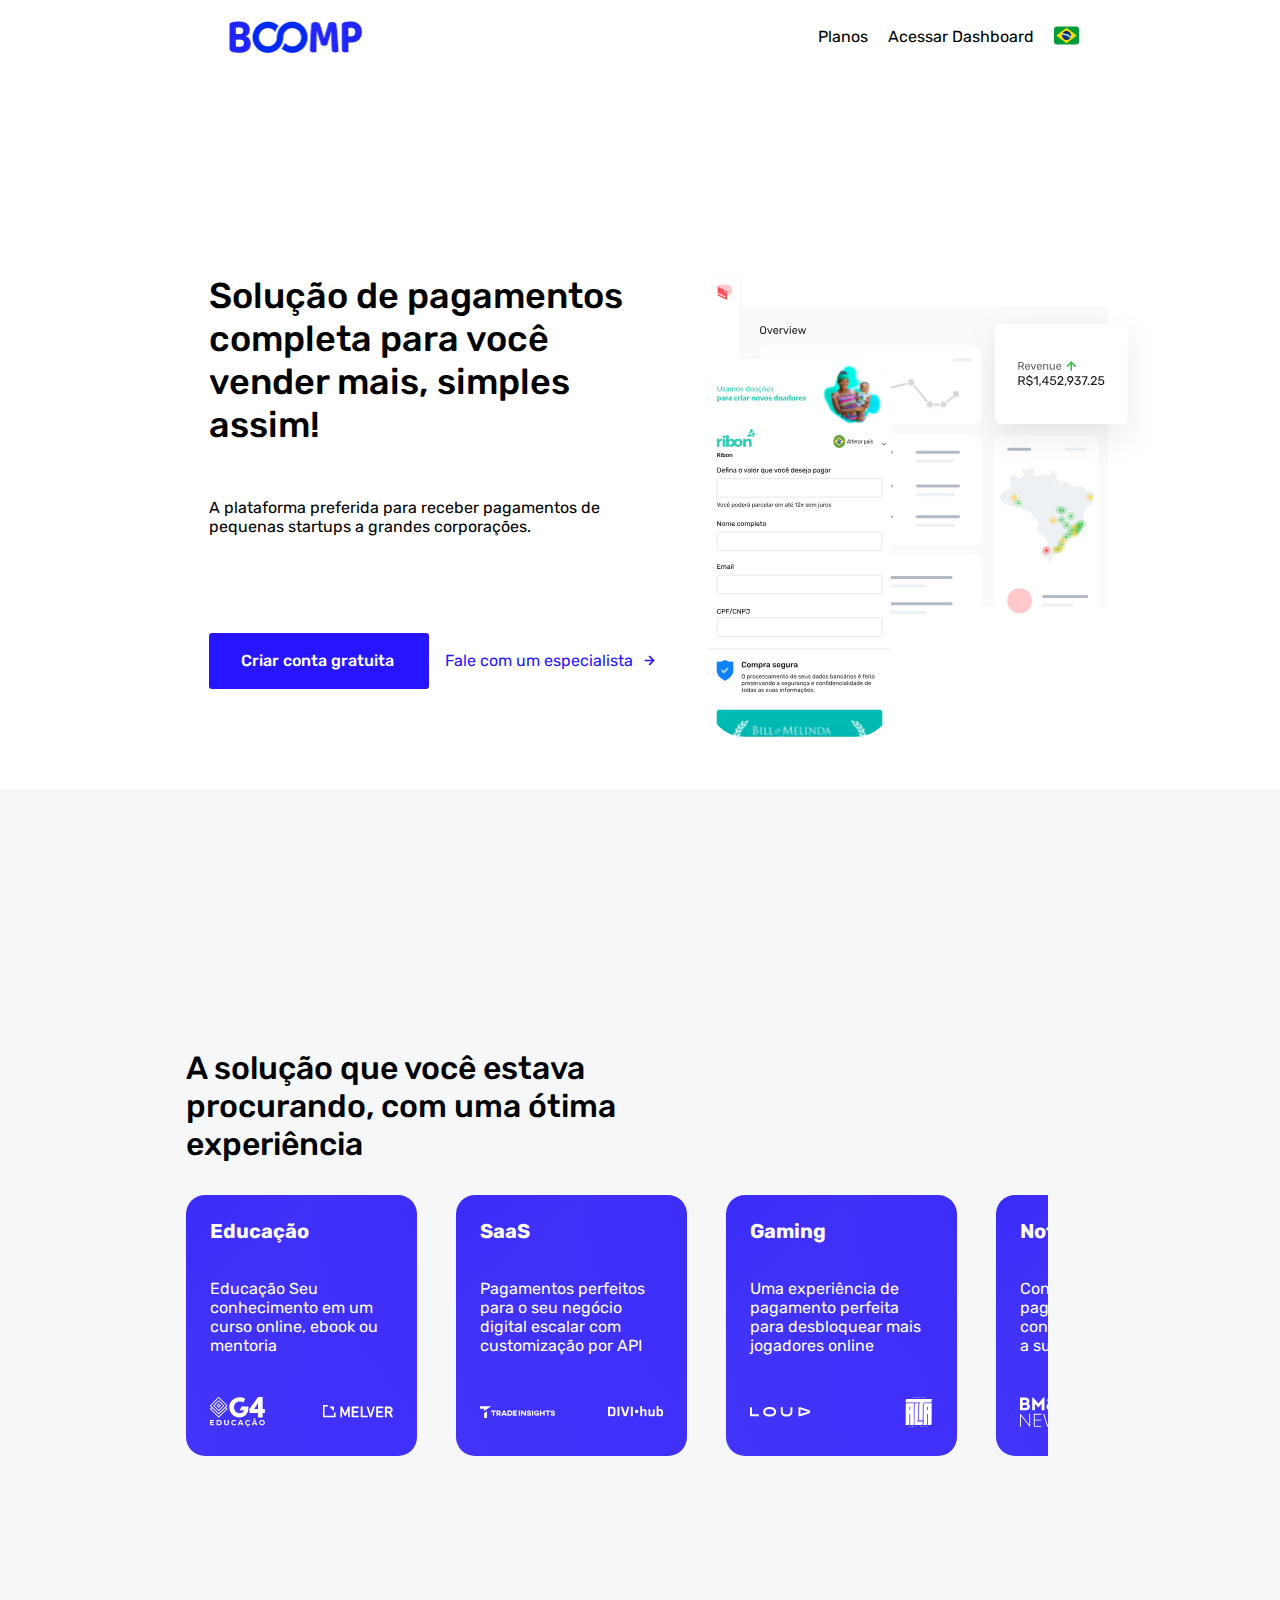
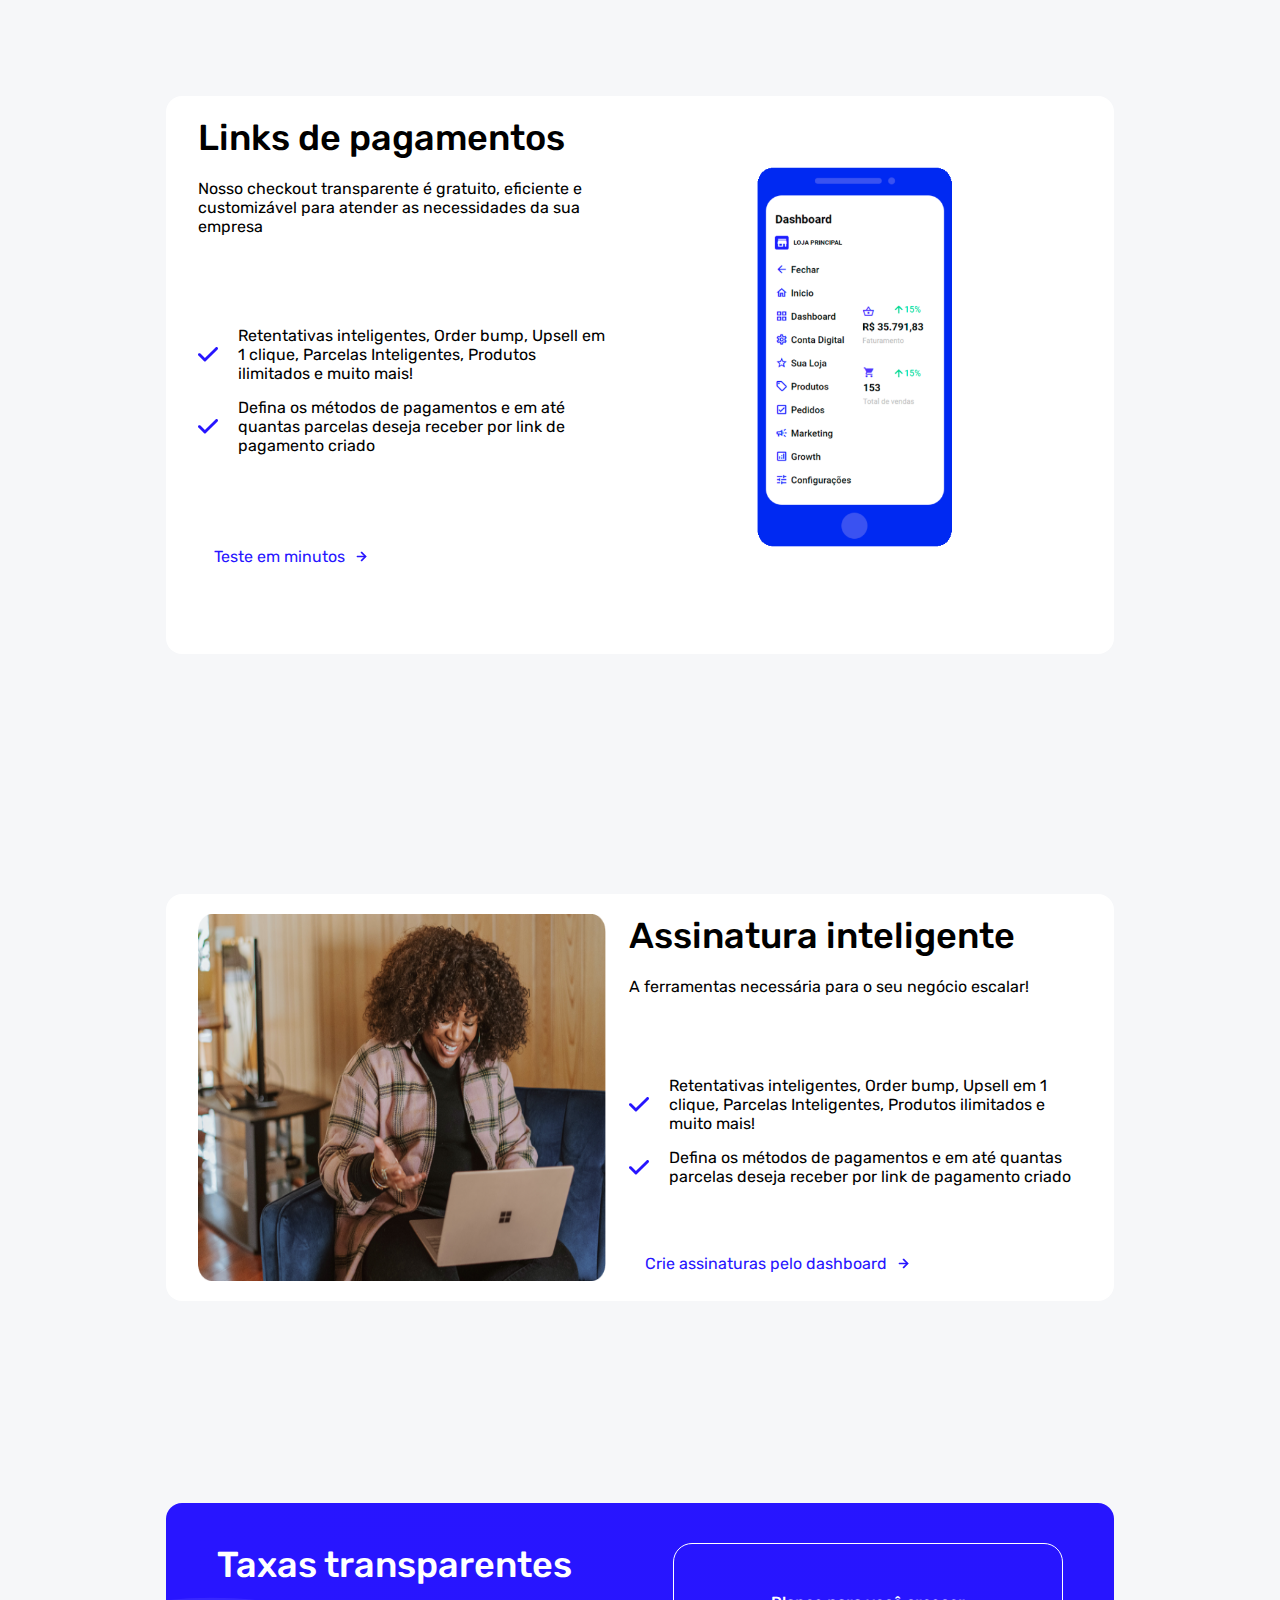
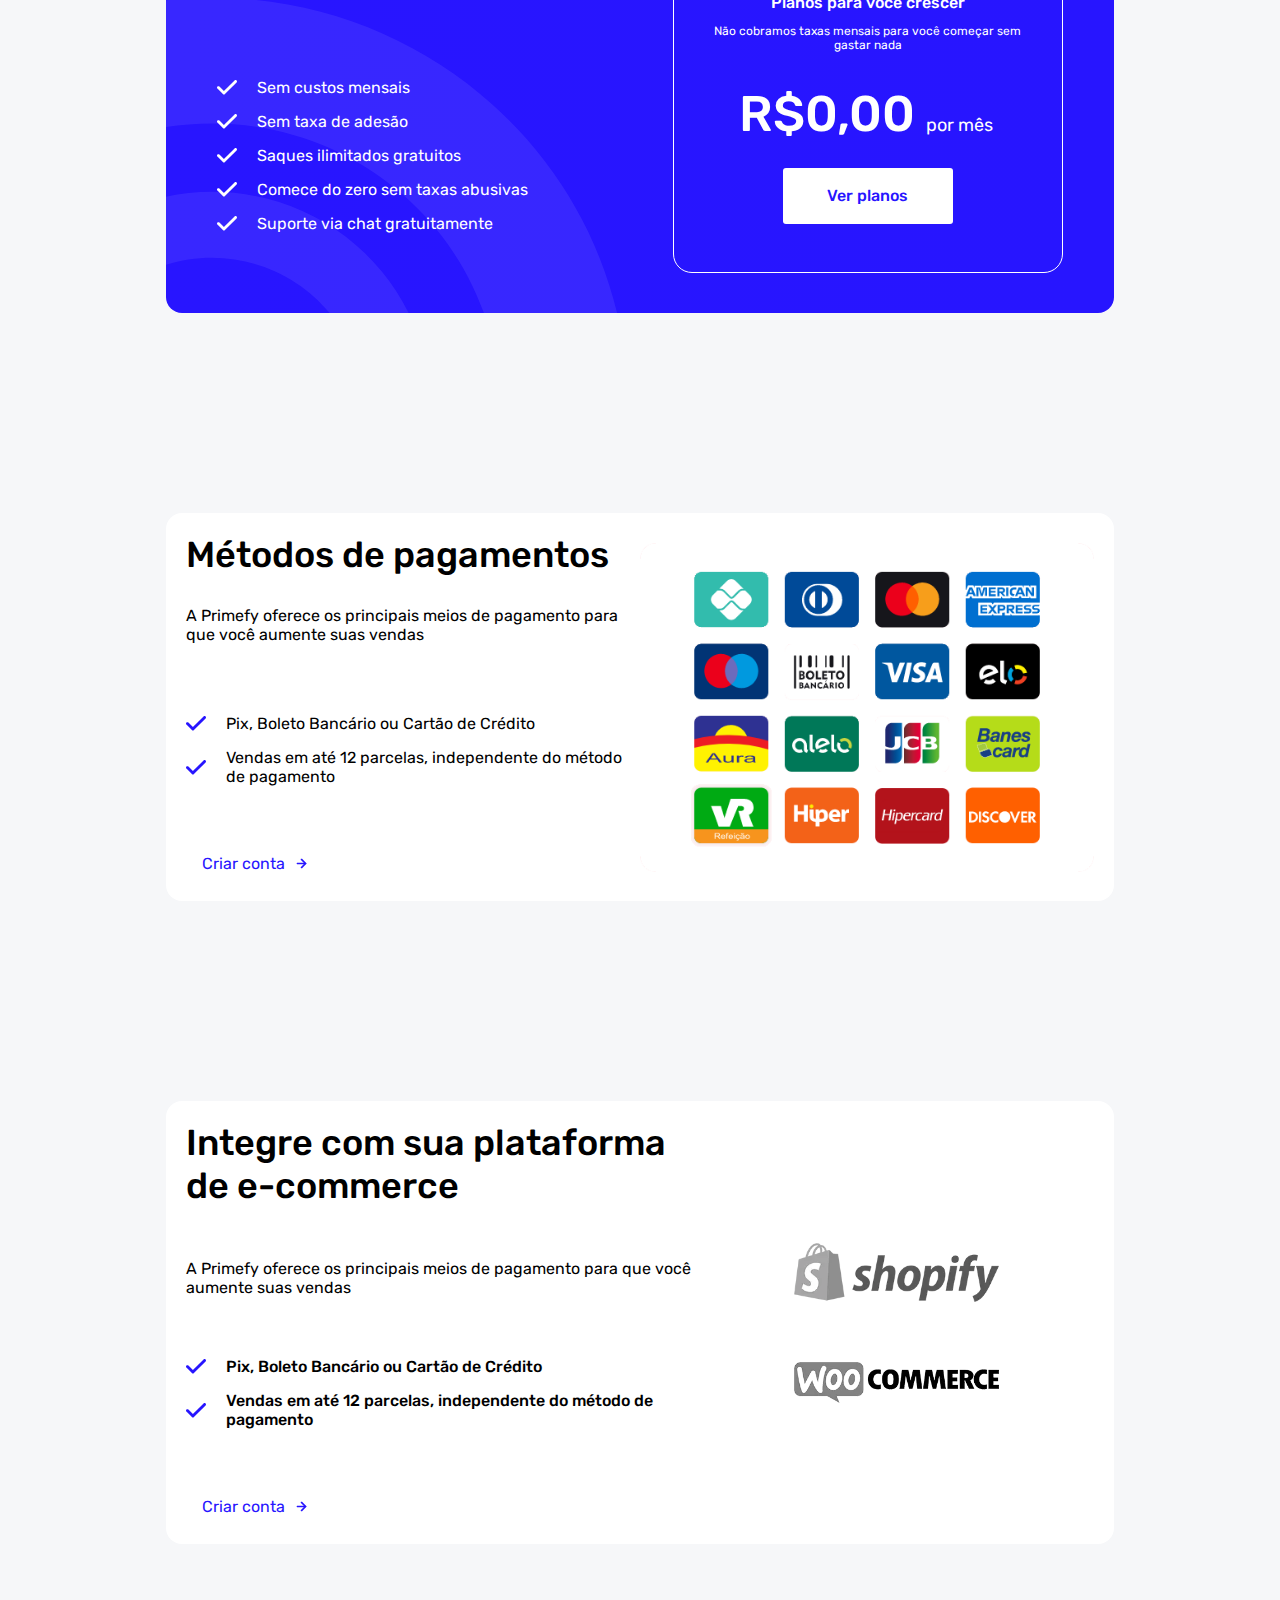
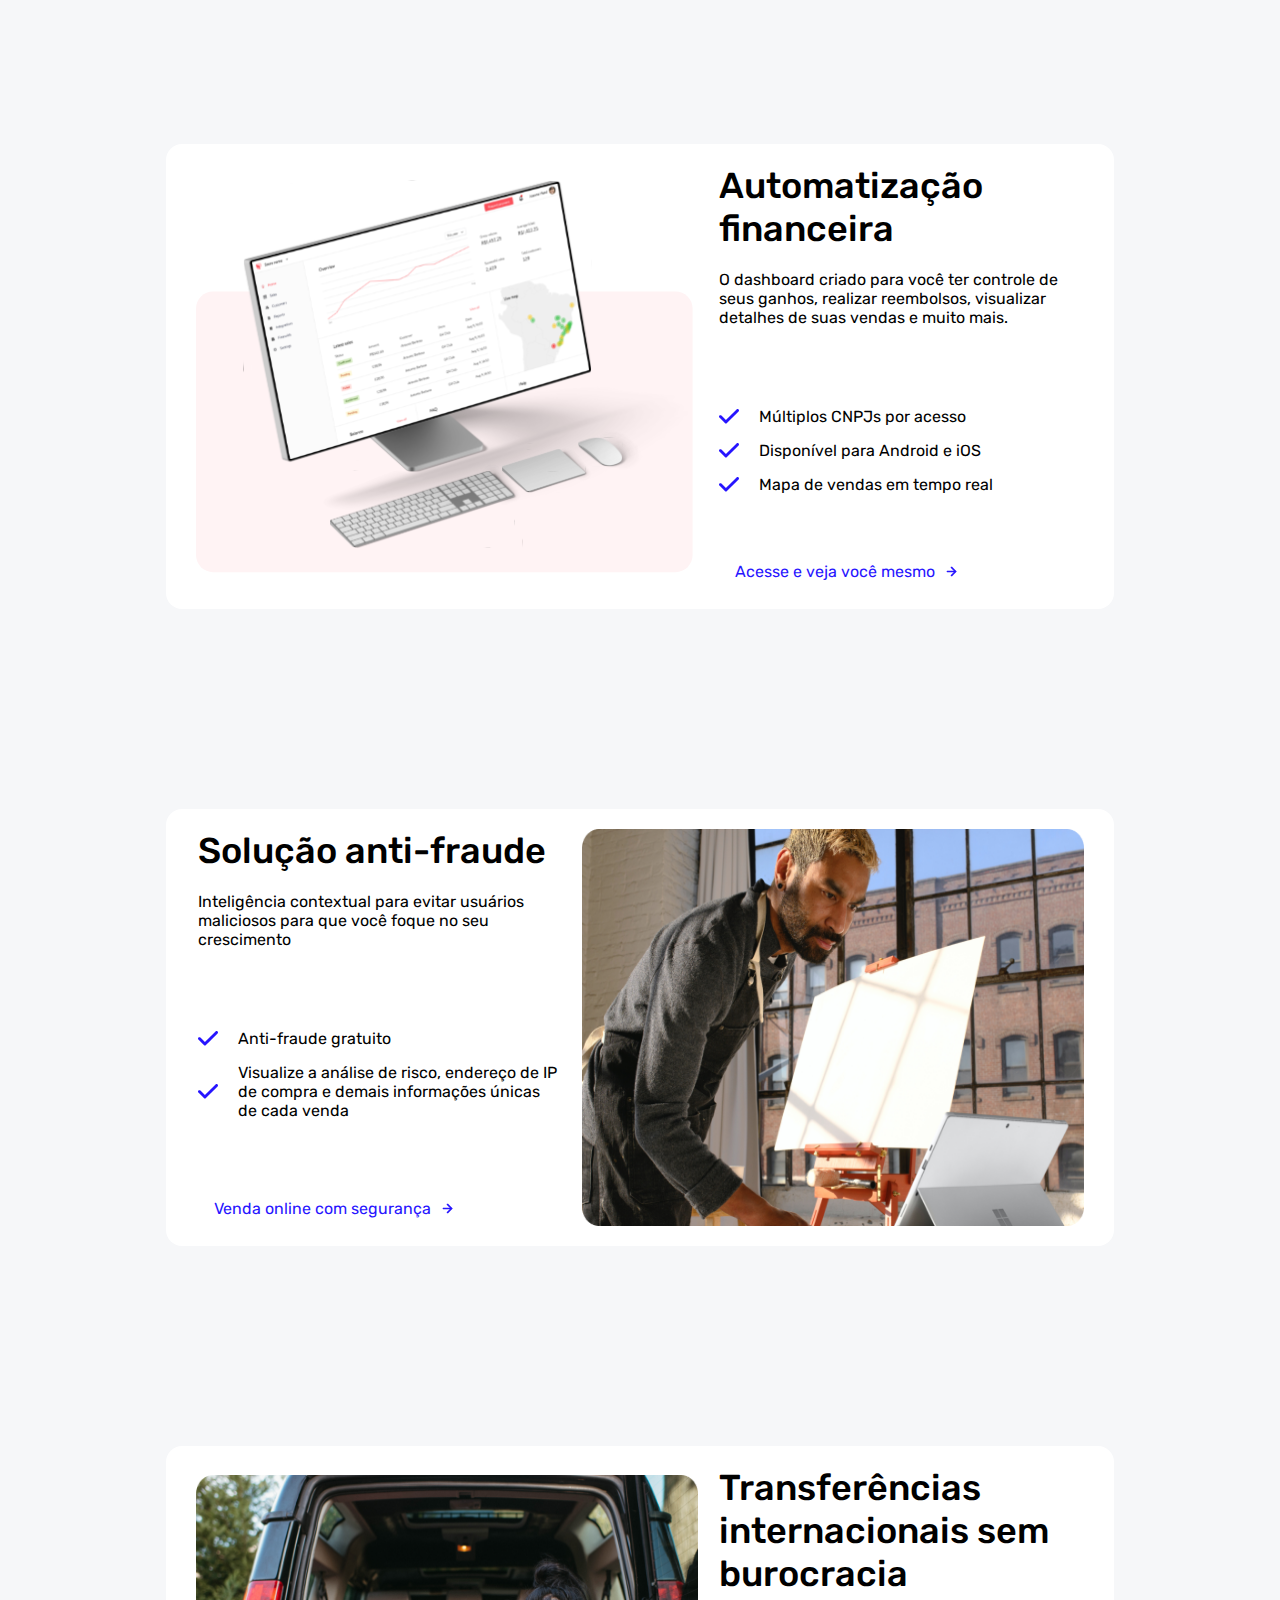
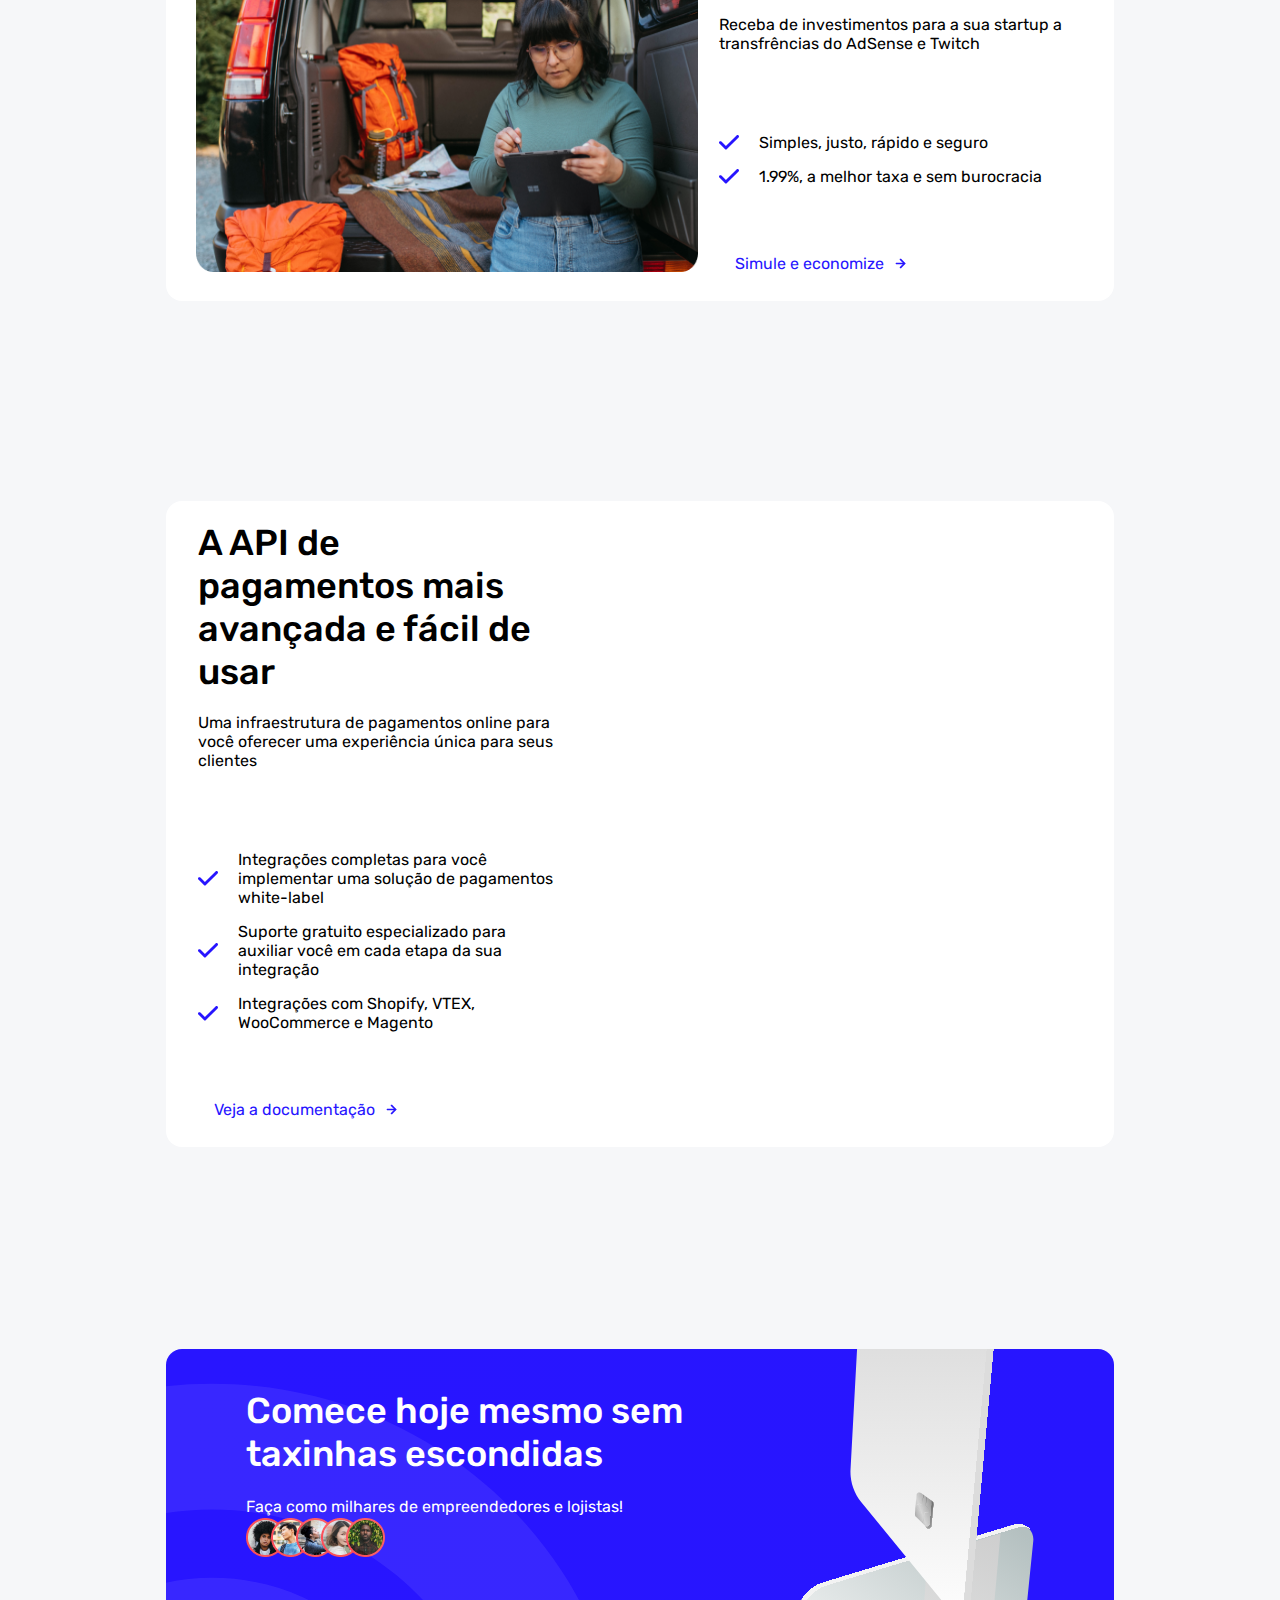
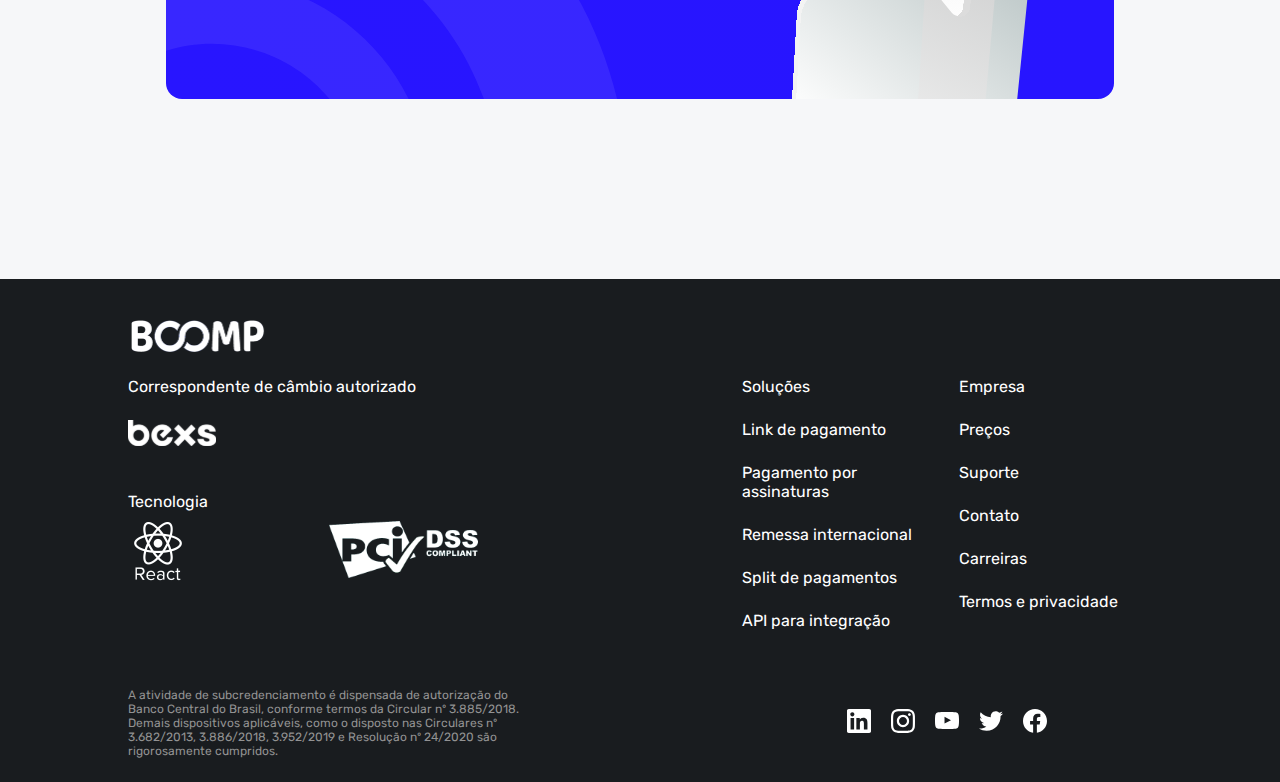
==== commit d1cce889: "update header" ====
--- a/index.html
+++ b/index.html
@@ -26,7 +26,7 @@
 
       <div class="containerHeader">
         <ul>
-          <li><a href="./src/pages/planos.html">Planos</a></li>
+          <li><a href="#">Planos</a></li>
           <li><a href="#">Acessar Dashboard</a></li>
           <li><img src="./src/assets/global/brazil-flag-icon.050724f.webp" alt="bandeira" style="width: 25px; height: 25px; position: absolute; top: 23px;"></li>
         </ul>
@@ -36,13 +36,15 @@
           <div class="bar2"></div>
           <div class="bar3"></div>
         </button>
+
+        <img src="./src/assets/global/brazil-flag-icon.050724f.webp" alt="bandeira" style="width: 40px; height: 40px; position: absolute; top: 17px; left: auto; right: 28%;" class="mobileHeader">
       </div>
 
       <div class="containerHeader__mobile mobileHeader">
+       
         <ul id="menu" class="hiddenMenu">
-          <li><a href="./src/pages/planos.html">Planos</a></li>
+          <li><a href="#">Planos</a></li>
           <li><a href="#">Acessar Dashboard</a></li>
-          <li style="display: flex; align-items: center; margin: 0 auto;"><img src="./src/assets/global/brazil-flag-icon.050724f.webp" alt="bandeira" style="width: 40px; height: auto; margin-right: 20px;"> Portugues</li>
         </ul>
       </div>
     </header>
@@ -396,7 +398,7 @@
             </div>
 
             <div class="info_item1__list">
-              <p>Apoiado por</p>
+              <p>Tecnologia</p>
 
               <div class="info_item1__list__itens">
                 <img class="react" src="./src/assets/footer/white-midas-logo.png" alt="logo">
--- a/src/styles/style.css
+++ b/src/styles/style.css
@@ -601,6 +601,14 @@
   .containerECommerce > .containerGenericTitle > h2 {
     font-size: 24px;
   }
+
+  .containerECommerce > .containerGenericTitle {
+    width: 100%;
+  }
+
+  .containerECommerce > .containerGenericTitle > ul > li {
+    font-weight: 400;
+  }
 }
 
 /* Container Financial Automation */
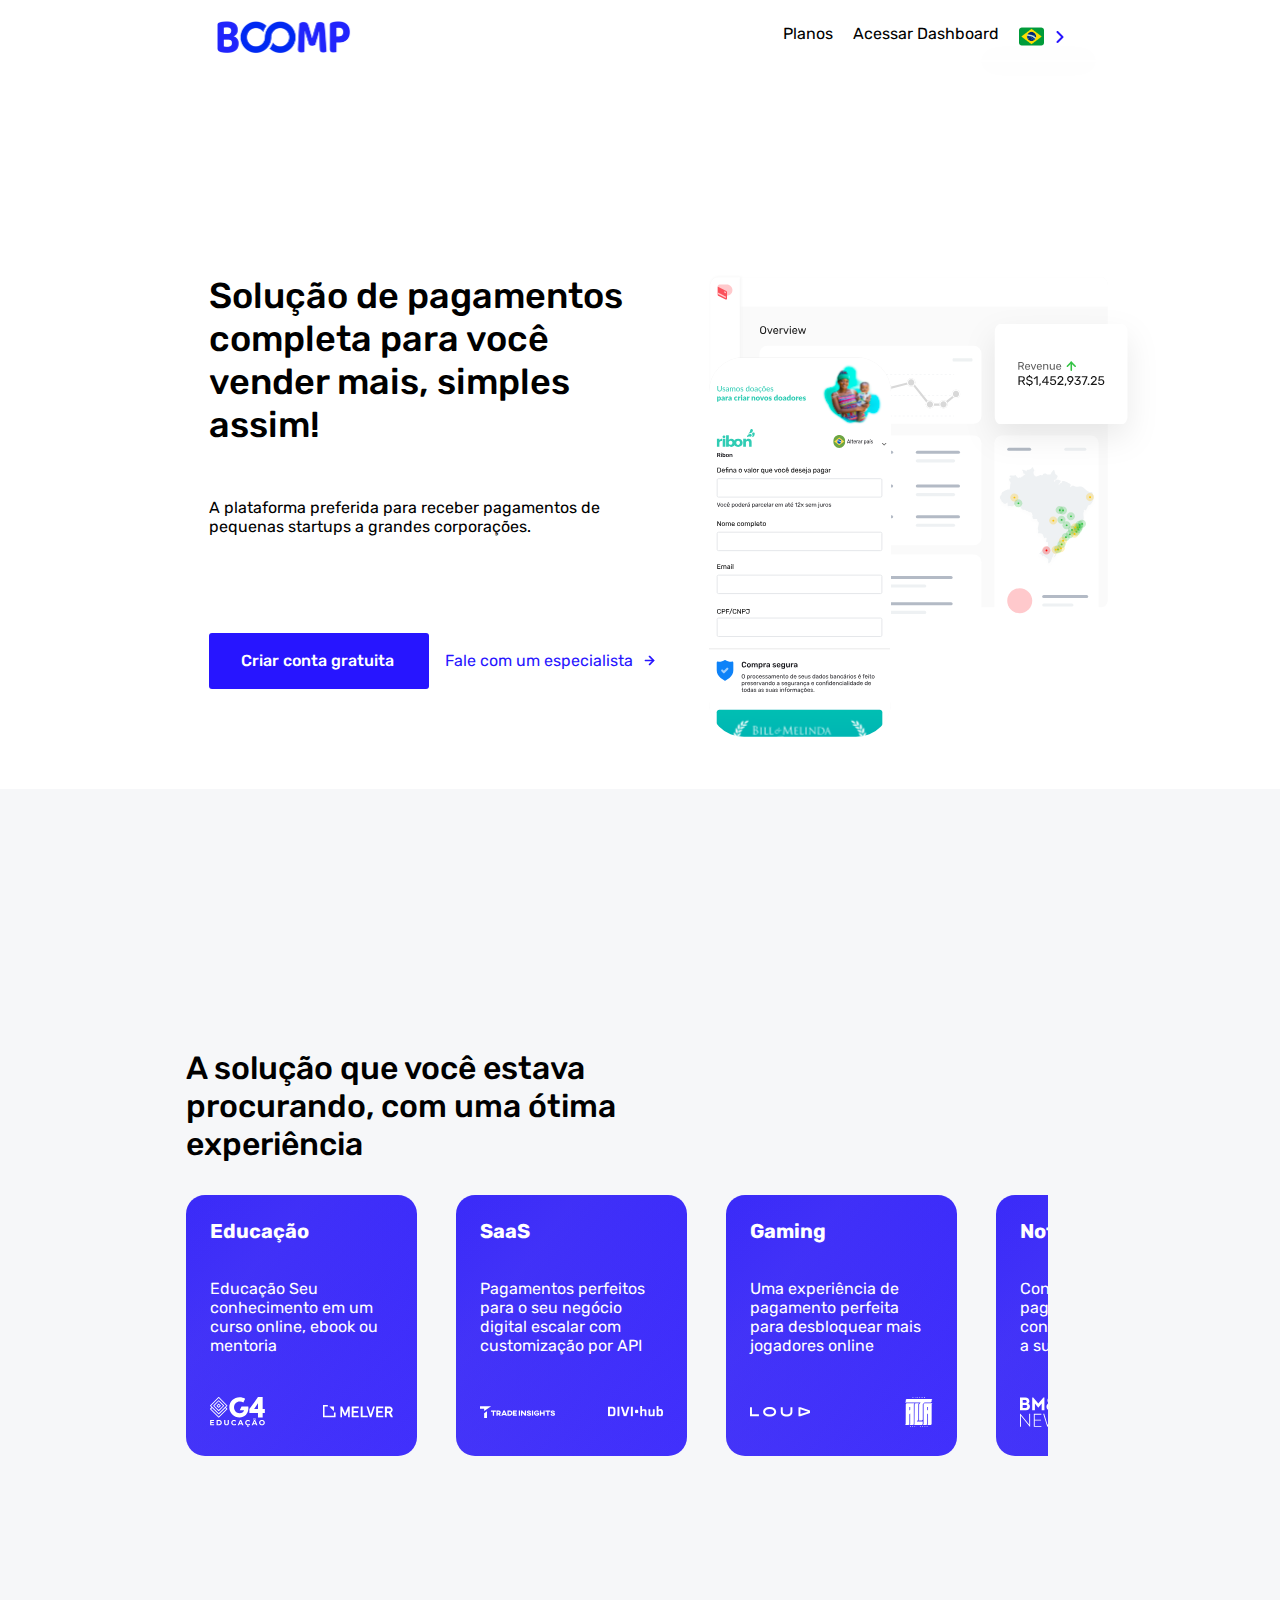
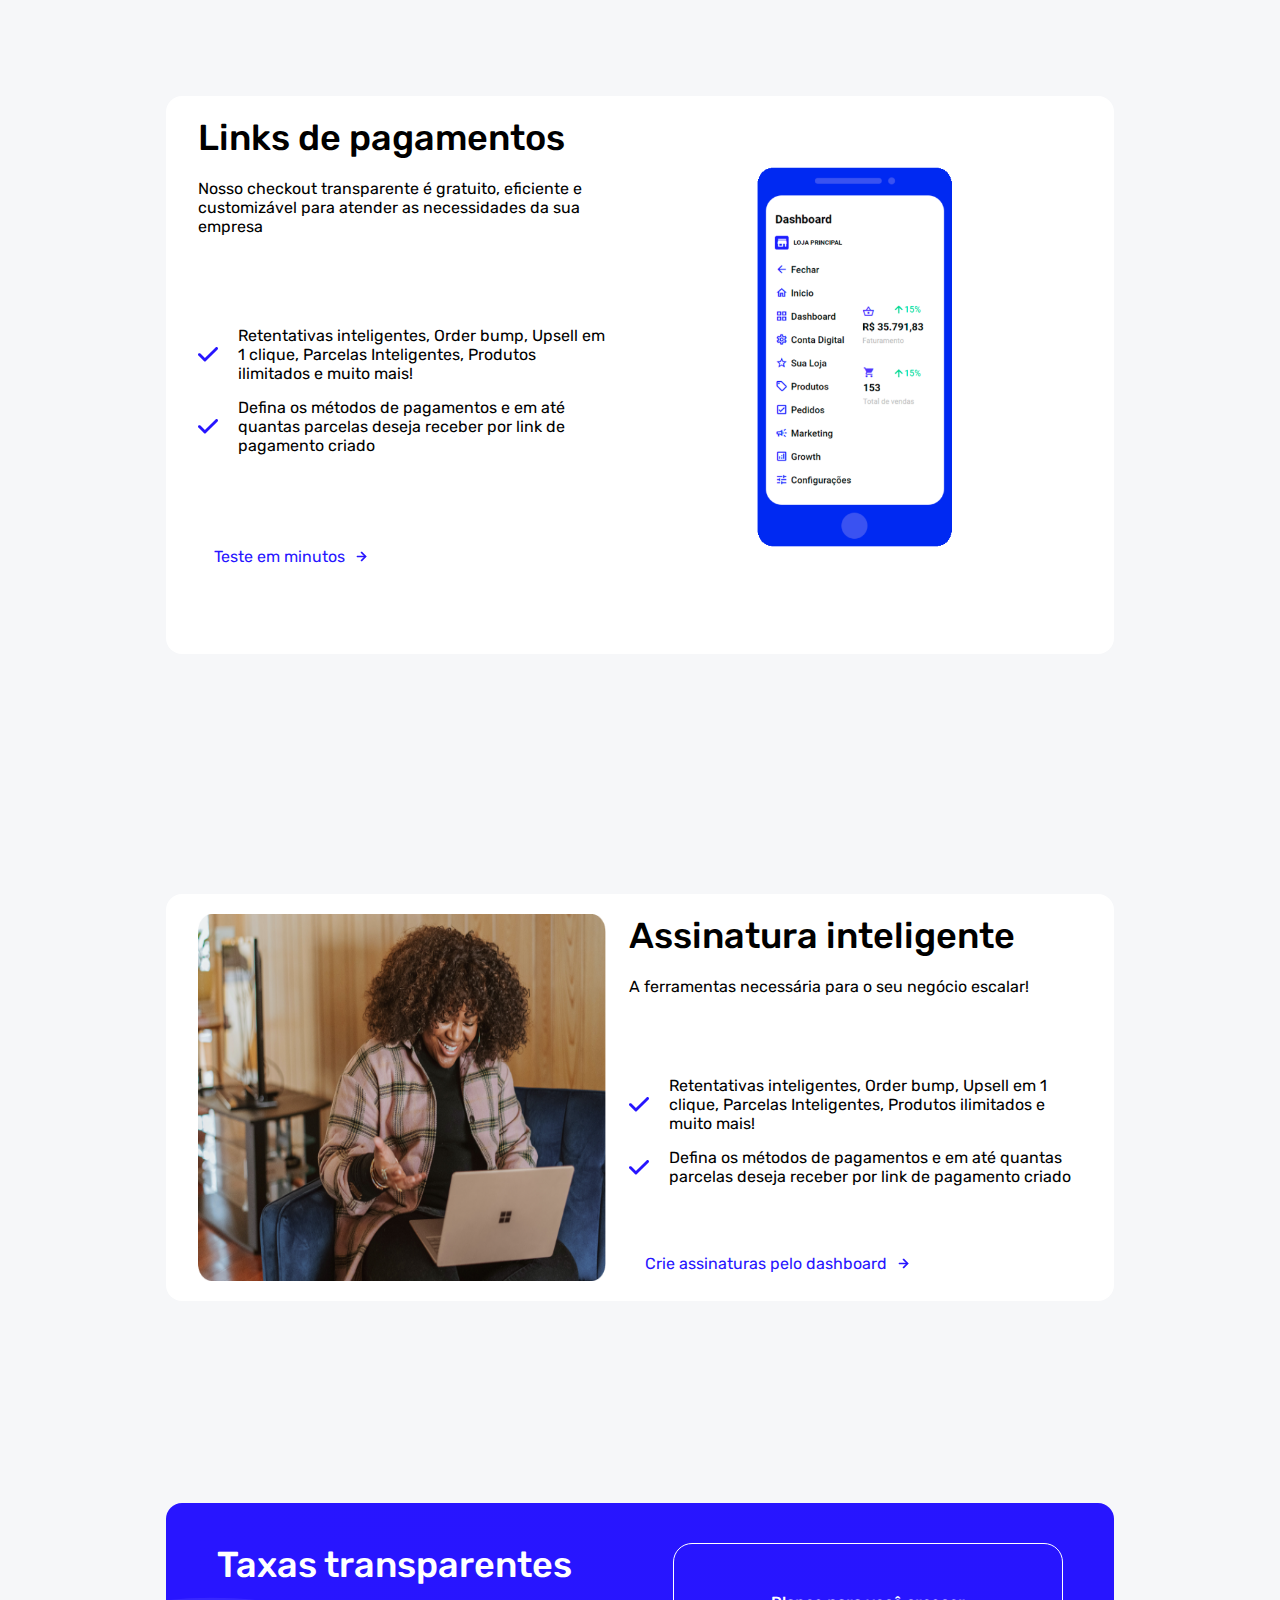
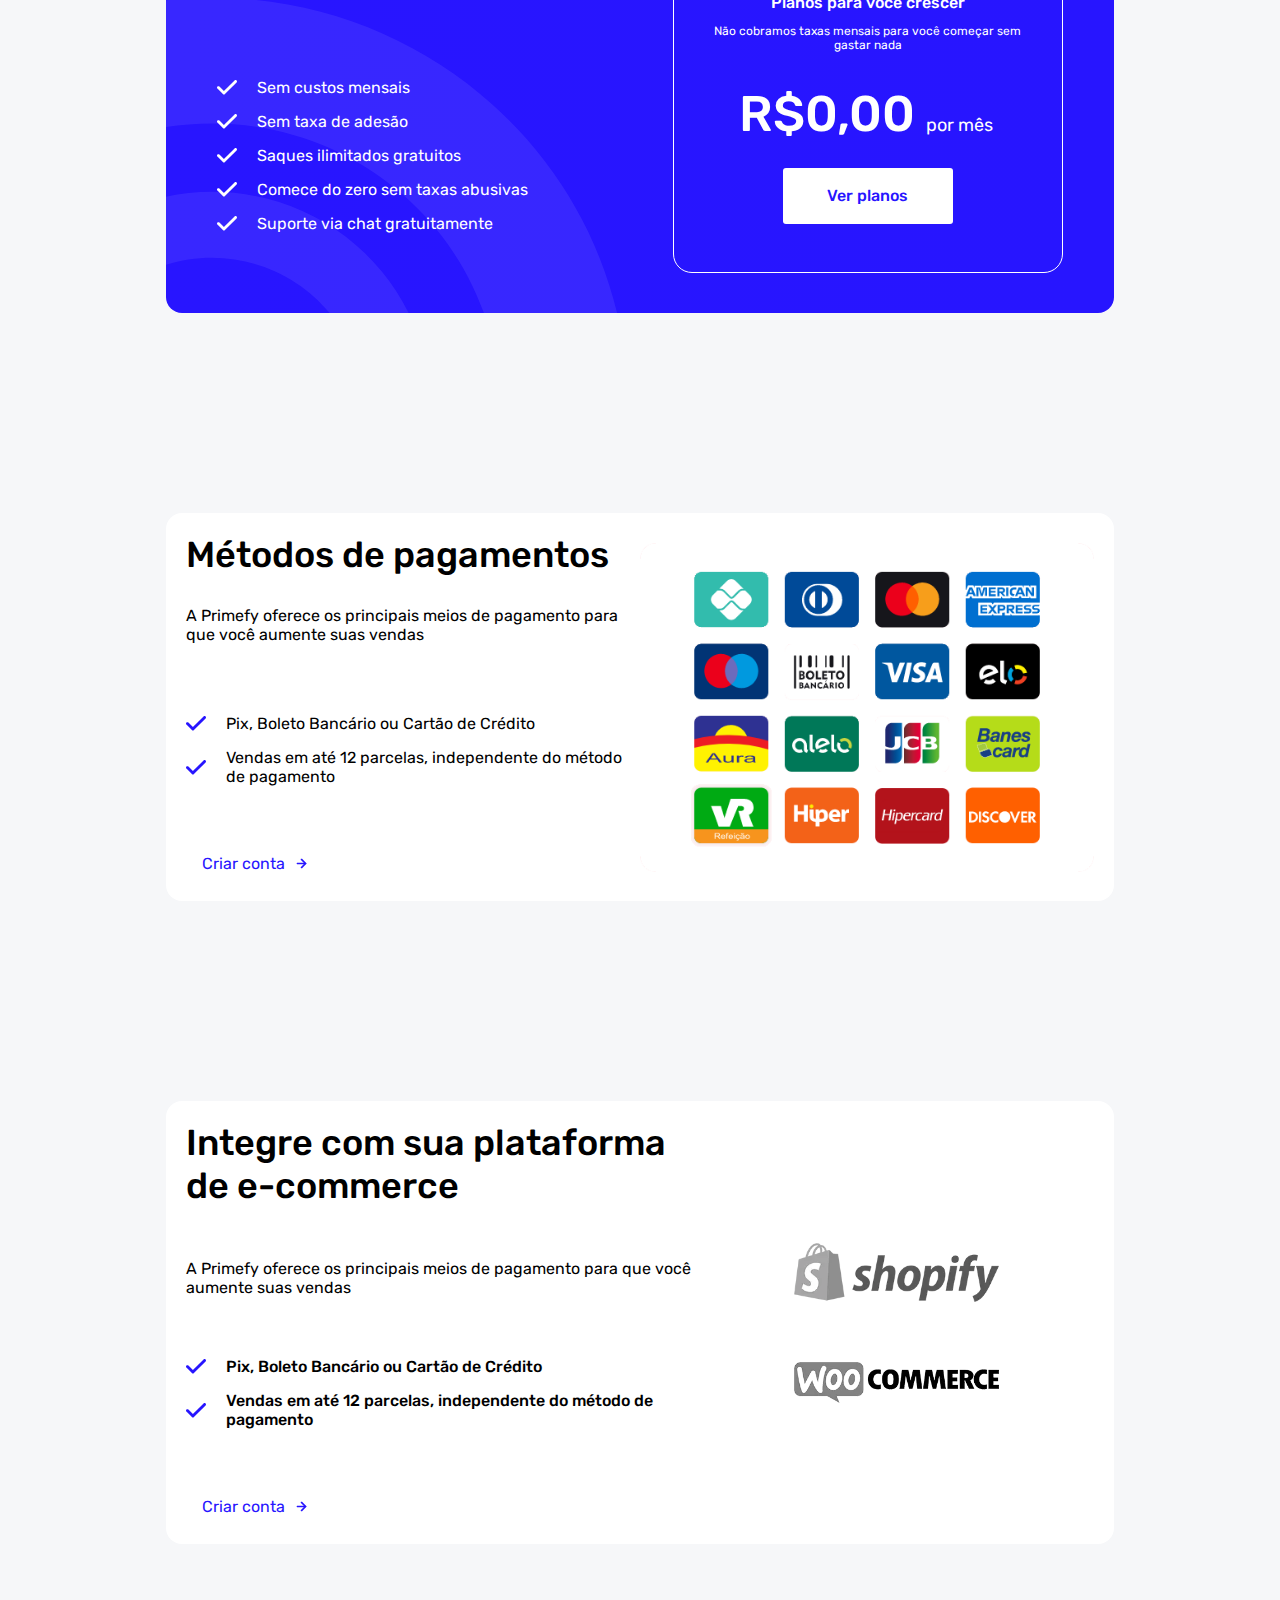
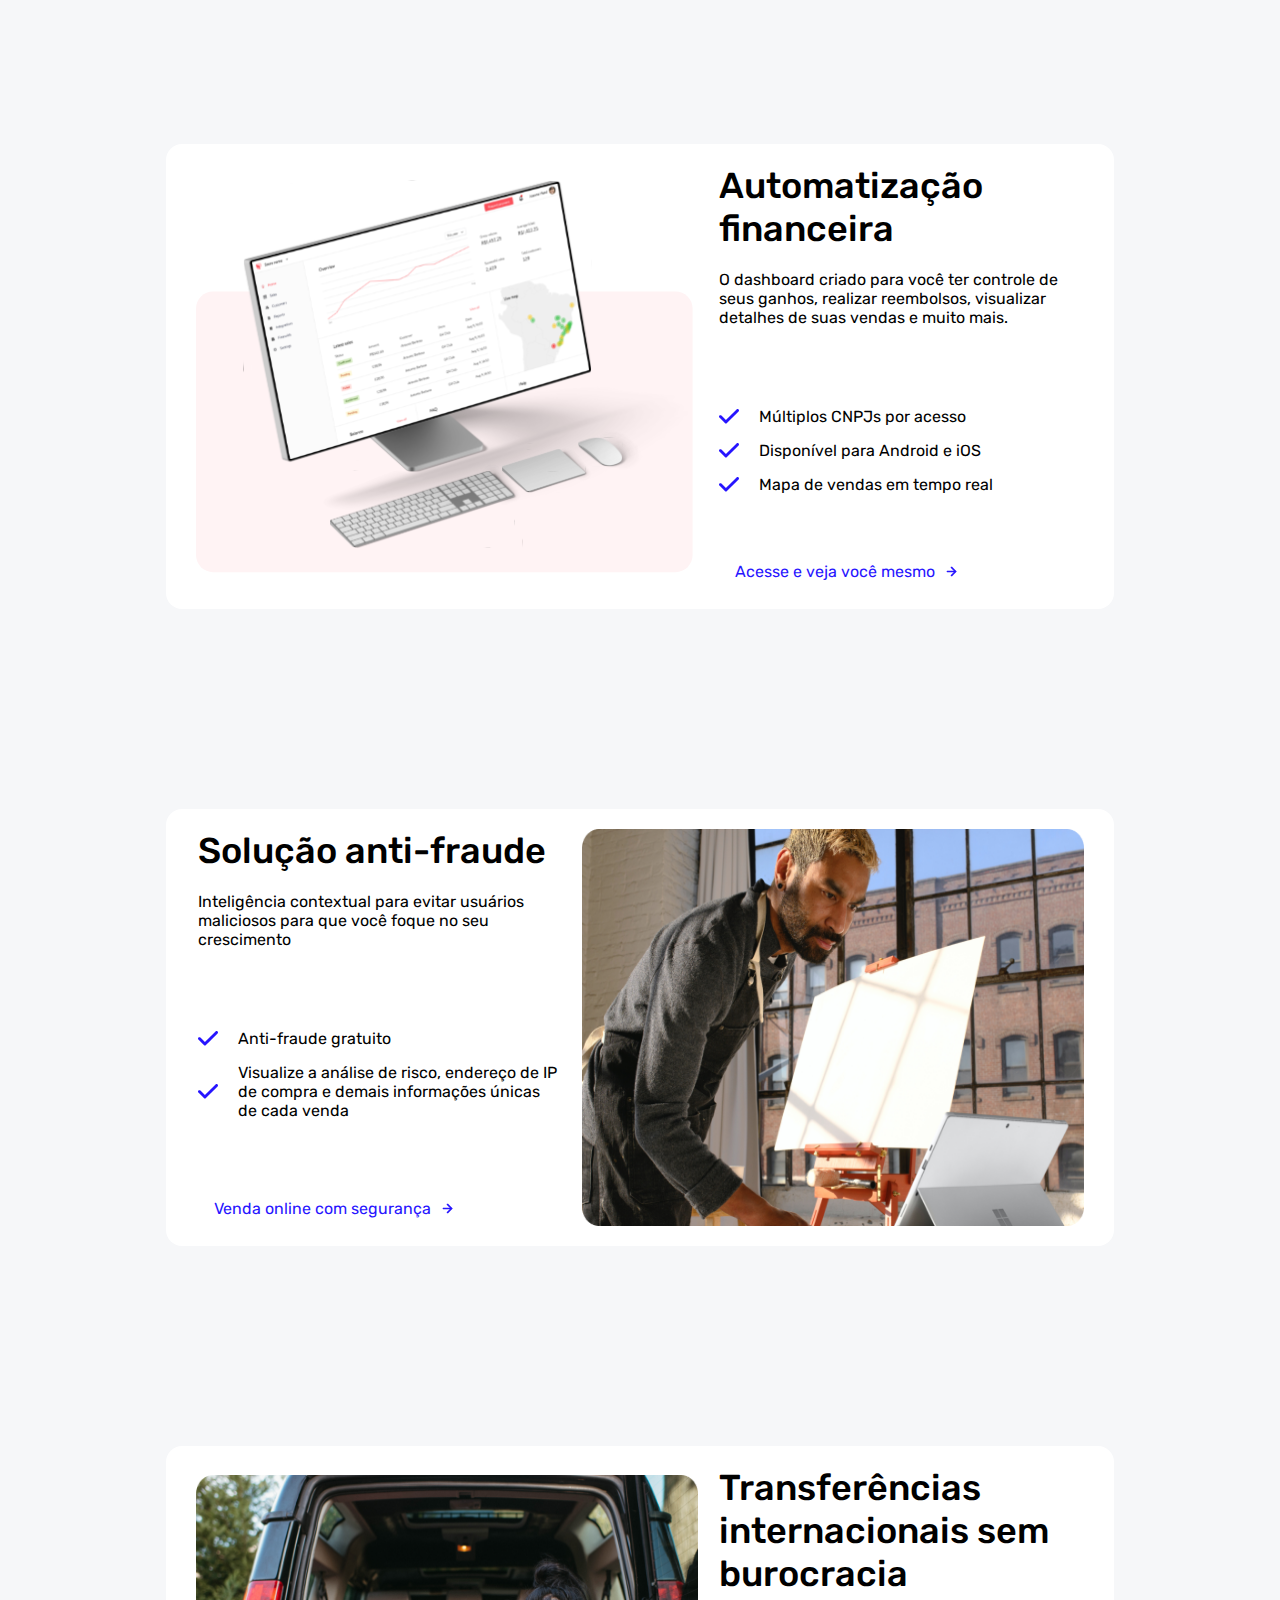
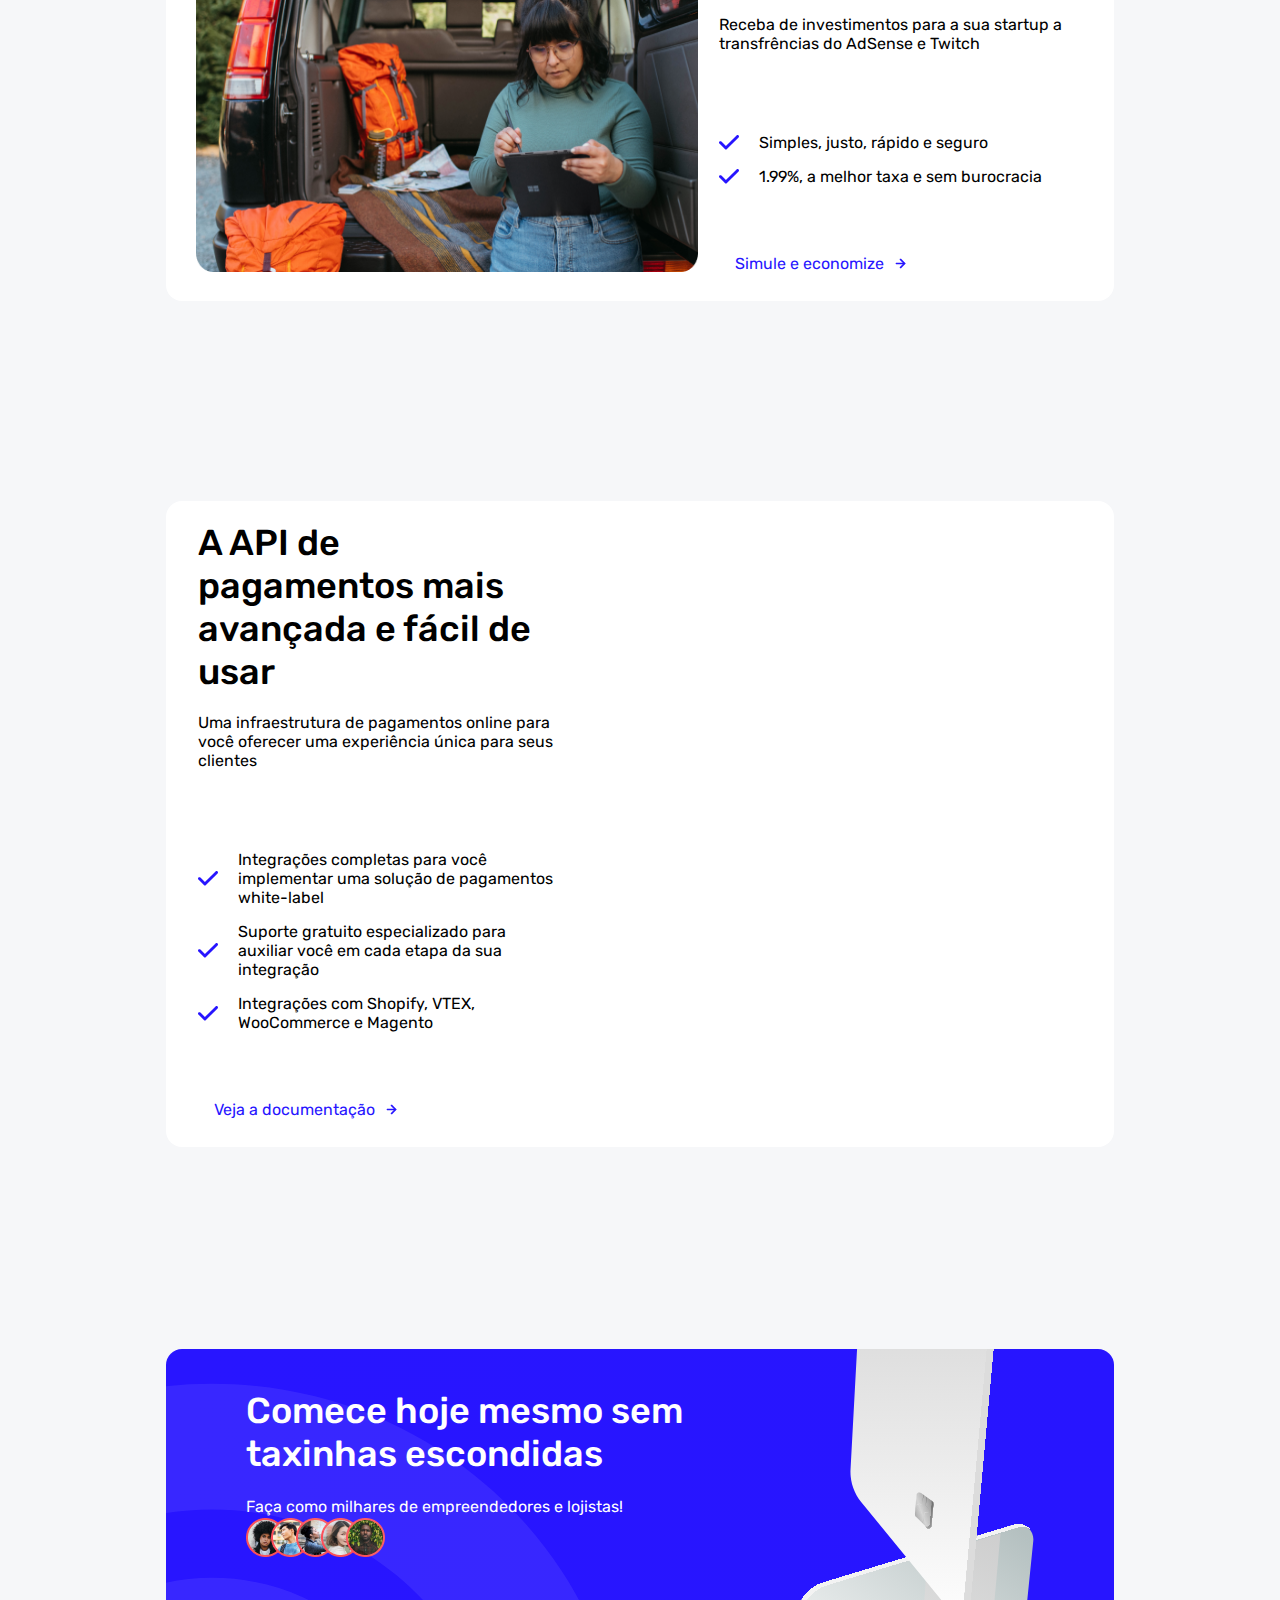
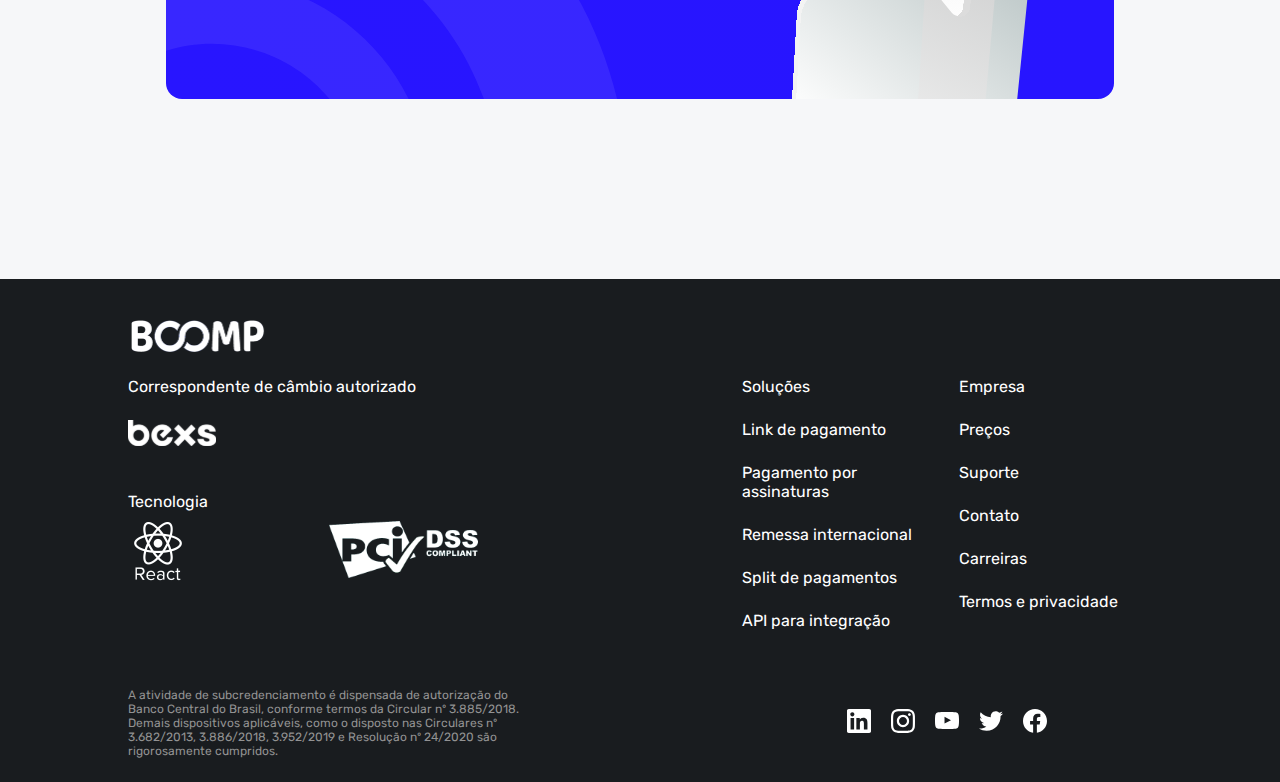
==== commit 5ba1d4a3: "update header" ====
--- a/index.html
+++ b/index.html
@@ -26,9 +26,9 @@
 
       <div class="containerHeader">
         <ul>
-          <li><a href="#">Planos</a></li>
+          <li><a href="./src/pages/planos.html">Planos</a></li>
           <li><a href="#">Acessar Dashboard</a></li>
-          <li><img src="./src/assets/global/brazil-flag-icon.050724f.webp" alt="bandeira" style="width: 25px; height: 25px; position: absolute; top: 23px;"></li>
+          <li class="liIdioma" id="hamburger-button3"><img src="./src/assets/global/brazil-flag-icon.050724f.webp" alt="bandeira" style="width: 25px; height: 25px;"><img id="imgIdiomaDektop" src="./src/assets/global/simple-arrow.svg" class="imgidiomaClassDektop"></li>
         </ul>
 
         <button id="hamburger-button" class="hamburger--button mobileHeader">
@@ -37,14 +37,24 @@
           <div class="bar3"></div>
         </button>
 
-        <img src="./src/assets/global/brazil-flag-icon.050724f.webp" alt="bandeira" style="width: 40px; height: 40px; position: absolute; top: 17px; left: auto; right: 28%;" class="mobileHeader">
+        <div class="mobileIdioma"><img id="hamburger-button2" src="./src/assets/global/brazil-flag-icon.050724f.webp" alt="bandeira" style="width: 40px; height: 40px;" class="mobileHeader"> <img src="./src/assets/global/simple-arrow.svg" alt="" id="imgIdioma" class="imgidiomaClass"></div>
       </div>
 
       <div class="containerHeader__mobile mobileHeader">
        
         <ul id="menu" class="hiddenMenu">
-          <li><a href="#">Planos</a></li>
+          <li><a href="./src/pages/planos.html">Planos</a></li>
           <li><a href="#">Acessar Dashboard</a></li>
+        </ul>
+      </div>
+
+      <div class="containerIdioma" id="menuIdioma">
+
+        <h2> Selecione seu idioma</h2>
+
+        <ul>
+          <li><img src="./src/assets/global/brazil-flag-icon.050724f.webp" alt="brasil"> Portugues</li>
+          <li><img src="./src/assets/global/usa-flag-icon.3230684.webp" alt="brasil"> Inglês</li>
         </ul>
       </div>
     </header>
--- a/src/styles/header.css
+++ b/src/styles/header.css
@@ -1,83 +1,212 @@
 header {
-    width: 100vw;
-    padding-top: 20px;
-    display: flex;
-    align-items: center;
-    justify-content: space-around;
-    position: relative;
-    background-color: white;
-    padding-bottom: 120px;
+  width: 100vw;
+  padding-top: 20px;
+  display: flex;
+  align-items: center;
+  justify-content: space-around;
+  position: relative;
+  background-color: white;
+  padding-bottom: 120px;
 }
 
 header > img {
-    width: 140px;
-}
-
-.mobileHeader{
-    display: none;
-}
-
-.containerHeader > ul{
-    display: flex;
-    gap: 20px;
-}
-
-.containerHeader > ul > li > a:hover{
-    color: var(--primary--color);
-    transition: all .4s ease;
-    font-size: 16px;
-}
-
-.containerHeader__mobile{
-    display: none;
-    position: absolute;
-    top: 60px;
-
+  width: 140px;
+}
+
+.mobileHeader {
+  display: none;
+}
+
+.containerHeader > ul {
+  display: flex;
+  gap: 20px;
+}
+
+.containerHeader > ul > li > a:hover {
+  color: var(--primary--color);
+  transition: all 0.4s ease;
+  font-size: 16px;
+}
+
+.containerHeader__mobile {
+  display: none;
+  position: absolute;
+  top: 60px;
+
+  align-items: center;
+  justify-content: center;
+  width: 100vw;
+}
+
+.containerHeader__mobile > ul {
+  width: 100%;
+  height: 100%;
+  display: flex;
+  flex-direction: column;
+  padding-top: 20px;
+  padding-bottom: 20px;
+  background-color: white;
+  gap: 30px;
+  transition: all ease 0.6s;
+  text-align: center;
+}
+
+.containerHeader__mobile > .hiddenMenu {
+  transition: all ease 0.6s;
+  opacity: 0;
+}
+
+.containerHeader__mobile > ul > li > a:hover {
+  color: var(--primary--color);
+  transition: all 0.4s ease;
+}
+
+.containerIdioma {
+position: absolute;
+left: auto;
+top: 60px;
+right: 16%;
+
+padding: 20px;
+border-radius: 18px;
+height: 0px;
+padding: 0px;
+overflow: hidden;
+transition: all 0.8s ease;
+border: 1px solid rgba(0,0,0,0);
+    box-shadow: 0px 0px 30px 0px rgb(0 0 0 / 10%);
+}
+
+.containerIdiomaOpen {
+    height: 120px;
+    padding: 20px;
+}
+
+.containerIdioma > h2 {
+  font-weight: 600;
+  display: none;
+}
+
+.containerIdioma > ul {
+  display: flex;
+  gap: 20px;
+  flex-direction: column;
+}
+
+.containerIdioma > ul > li {
+  display: flex;
+  align-items: center;
+
+  gap: 10px;
+}
+
+.containerIdioma > ul > li > img {
+  width: 35px;
+  height: 35px;
+}
+
+.imgidiomaClassDektop{
+transition: all 0.5s;
+  transform: rotate(-90deg);
+}
+
+.imgidiomaClass {
+  transition: all 0.5s;
+  transform: rotate(-90deg);
+  display: none;;
+}
+
+.imgidiomaClass_open {
+  transform: rotate(0deg);
+}
+
+.mobileIdioma {
+  display: none;
+}
+
+.liIdioma{
+    left: auto;
+    display: flex;
     align-items: center;
     justify-content: center;
-    width: 100vw;
-}
-
-
-.containerHeader__mobile > ul {
+    gap: 10px;
+}
+
+@media (max-width: 1440px) {
+    .containerIdioma {
+        right: 14%;
+    }
+}
+
+@media (max-width: 1024px) {
+  .containerHeader > ul {
+    display: none;
+  }
+
+  .containerHeader__mobile {
+    display: flex;
+  }
+
+  .mobileHeader {
+    display: flex;
+  }
+
+  .containerIdioma {
     width: 100%;
-    height: 100%;
+    border-radius: 0px;
+    position: absolute;
     display: flex;
     flex-direction: column;
-    padding-top: 20px;
-    padding-bottom: 20px;
-    background-color: white;
-    gap: 30px;
-    transition: all ease 0.6s;
-    text-align: center;
-}
-
-.containerHeader__mobile > .hiddenMenu {
-    transition: all ease 0.6s;
-    opacity: 0;
-}
-
-.containerHeader__mobile > ul > li > a:hover{
-    color: var(--primary--color);
-    transition: all .4s ease;
-}
-
-@media (max-width: 1024px){
-    .containerHeader > ul{
-        display: none;
-    }
-
-    .containerHeader__mobile{
-        display: flex;
-    }
-
-    .mobileHeader{
-        display: flex;
-    }
+    align-items: center;
+    justify-content: center;
+    top: 80px;
+    gap: 20px;
+    height: 0px;
+    transition: height 0.5s ease;
+    overflow: hidden;
+    background-color: transparent;
+    padding: 0px;
+    left: 0px;
+  }
+
+  .containerIdioma > h2 {
+    display: block;
+  }
+  .containerIdioma > ul {
+    flex-direction: row;
+  }
+
+  .containerIdiomaOpen {
+    height: 115px;
+    padding: 0px;
+    padding-top: 10px;
+  }
+
+  .mobileIdioma {
+    display: flex;
+    position: absolute;
+    top: 17px;
+    left: auto;
+    right: 28%;
+    display: flex;
+    align-items: center;
+    justify-content: center;
+    gap: 10px; 
+  }
+
+  .imgidiomaClass {
+    display: block;
+  }
 }
 
 @media (max-width: 600px) {
-    header > img {
-        width: 140px;
+  header > img {
+    width: 140px;
+  }
+}
+
+@media (max-width: 380px) {
+    .mobileIdioma {
+        right: 22.5%;
     }
 }